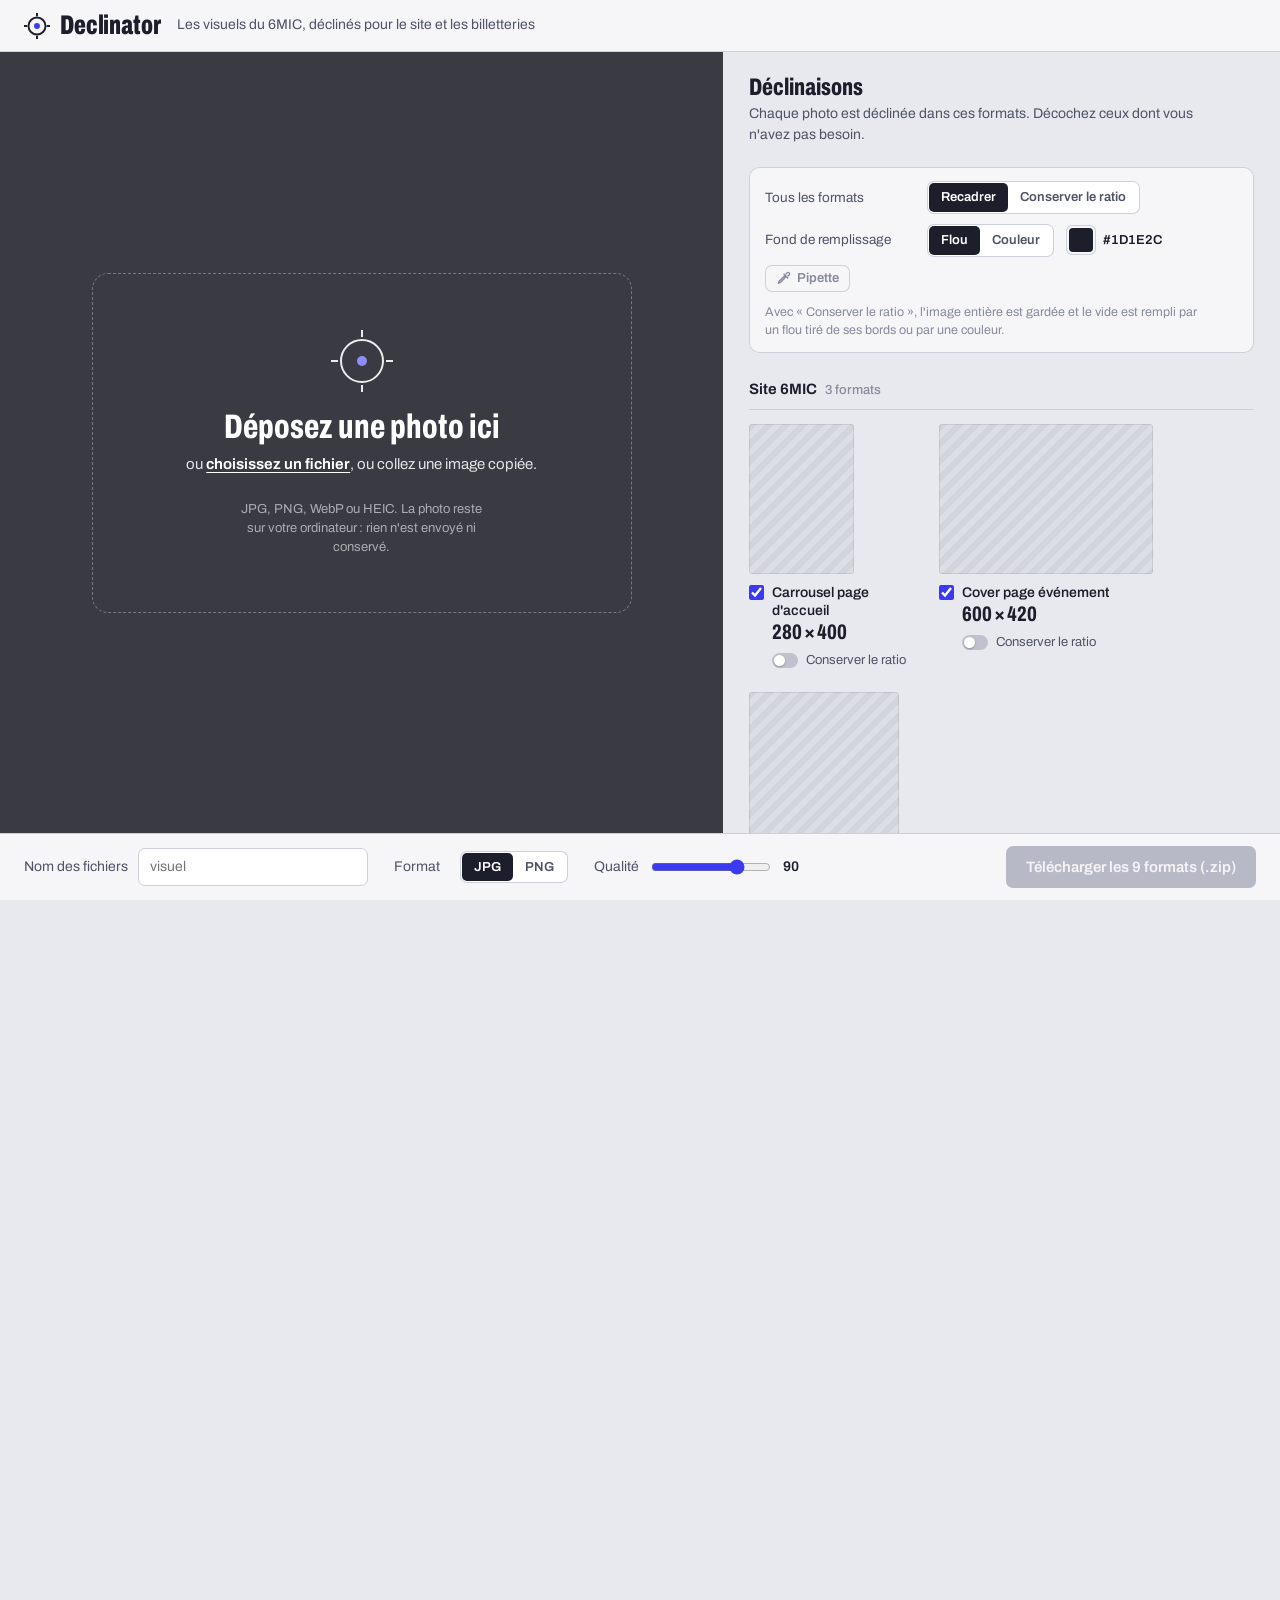
==== index.html @ 3319a5df "Declinator : déclinaisons d'images pour le service com du 6MIC - Import (glisser-déposer, coller, HE" ====
<!doctype html>
<html lang="fr">
<head>
  <meta charset="utf-8">
  <meta name="viewport" content="width=device-width, initial-scale=1">
  <meta name="robots" content="noindex, nofollow">
  <title>Declinator</title>
  <link rel="icon" href="favicon.svg" type="image/svg+xml">
  <link rel="preload" href="fonts/archivo-latin-wdth-normal.woff2" as="font" type="font/woff2" crossorigin>
  <link rel="stylesheet" href="css/app.css">
</head>
<body>
  <div class="app" id="app" data-state="empty" data-mode="focus">

    <header class="topbar">
      <div class="brand">
        <svg class="brand-mark" viewBox="-16 -16 32 32" width="26" height="26" aria-hidden="true">
          <circle r="10.5" fill="none" stroke="currentColor" stroke-width="2.4"/>
          <path d="M0-16v4M0 12v4M-16 0h4M12 0h4" stroke="currentColor" stroke-width="2.4"/>
          <circle r="3.6" style="fill: var(--gel)"/>
        </svg>
        <h1 class="brand-name">Declinator</h1>
        <span class="brand-sub">Les visuels du 6MIC, déclinés pour le site et les billetteries</span>
      </div>
      <button class="btn btn-quiet" id="btn-new" type="button" hidden>Changer de photo</button>
    </header>

    <main class="workspace">
      <section class="stage" id="stage" aria-label="Photo source">

        <div class="dropzone" id="dropzone">
          <div class="dropzone-inner">
            <svg class="dropzone-mark" viewBox="-32 -32 64 64" width="64" height="64" aria-hidden="true">
              <circle r="21" fill="none" stroke="currentColor" stroke-width="2"/>
              <path d="M0-31v7M0 24v7M-31 0h7M24 0h7" stroke="currentColor" stroke-width="2"/>
              <circle r="5" style="fill: var(--gel-light)"/>
            </svg>
            <p class="dropzone-title">Déposez une photo ici</p>
            <p class="dropzone-text">ou <button class="link-btn" id="btn-pick" type="button">choisissez un fichier</button>, ou collez une image copiée.</p>
            <p class="dropzone-note">JPG, PNG, WebP ou HEIC. La photo reste sur votre ordinateur&#8239;: rien n'est envoyé ni conservé.</p>
          </div>
        </div>

        <div class="viewer" id="viewer" hidden>
          <div class="toolbar" id="toolbar">
            <div class="tb-focus" id="tb-focus">
              <p class="tb-hint"><strong>Point de focus.</strong> Cliquez sur le sujet de la photo&#8239;: toutes les déclinaisons se recentrent dessus. Survolez un format pour voir son cadre.</p>
              <button class="btn btn-dark" id="btn-center" type="button">Remettre au centre</button>
            </div>
            <div class="tb-adjust" id="tb-adjust" hidden>
              <p class="tb-title"><span class="tb-tag">Cadrage manuel</span> <span id="adj-name"></span> <span class="tb-dims" id="adj-dims"></span></p>
              <div class="tb-controls">
                <label class="tb-zoom">Zoom
                  <input type="range" id="zoom" min="100" max="500" step="1" value="100">
                  <output id="zoom-out" for="zoom">100&#8239;%</output>
                </label>
                <button class="btn btn-dark" id="btn-auto" type="button">Revenir au cadrage auto</button>
                <button class="btn btn-light" id="btn-done" type="button">Terminé</button>
              </div>
            </div>
            <div class="tb-pick" id="tb-pick" hidden>
              <p class="tb-hint"><strong>Pipette.</strong> Cliquez sur la photo pour prélever la couleur de fond. Échap pour annuler.</p>
              <button class="btn btn-light" id="btn-pick-cancel" type="button">Annuler</button>
            </div>
          </div>

          <div class="canvas-area" id="canvas-area">
            <div class="photo" id="photo" tabindex="0" role="application" aria-roledescription="zone de cadrage"
                 aria-label="Photo. Cliquez ou utilisez les flèches du clavier pour placer le point de focus.">
              <img id="photo-img" alt="" draggable="false">
              <div class="spot" id="spot" aria-hidden="true"></div>
              <div class="frame frame-ghost" id="frame-ghost" hidden><span class="frame-label" id="ghost-label"></span></div>
              <div class="frame frame-edit" id="frame-edit" hidden></div>
              <div class="focus" id="focus-marker" aria-hidden="true">
                <svg viewBox="-32 -32 64 64" width="64" height="64">
                  <g fill="none" stroke="rgba(10,10,20,.5)" stroke-width="4"><circle r="21"/><path d="M0-31v7M0 24v7M-31 0h7M24 0h7"/></g>
                  <g fill="none" stroke="#fff" stroke-width="2"><circle r="21"/><path d="M0-31v7M0 24v7M-31 0h7M24 0h7"/></g>
                  <circle r="5.5" style="fill: var(--gel)" stroke="#fff" stroke-width="2"/>
                </svg>
              </div>
            </div>
            <div class="loupe" id="loupe" hidden aria-hidden="true">
              <canvas id="loupe-canvas"></canvas>
              <span class="loupe-hex"><span class="loupe-chip" id="loupe-chip"></span><span id="loupe-hex"></span></span>
            </div>
          </div>

          <div class="viewer-meta">
            <span class="meta-hint" id="meta-hint"></span>
            <span class="meta-file"><span id="meta-name"></span> <span class="meta-dims" id="meta-dims"></span></span>
          </div>
        </div>

        <div class="drop-overlay" aria-hidden="true"><span>Déposez pour remplacer la photo</span></div>
        <div class="stage-status" id="stage-status" hidden></div>
        <input type="file" id="file-input" accept="image/*,.heic,.heif" hidden>
      </section>

      <section class="sheet" aria-labelledby="sheet-title">
        <h2 class="sheet-title" id="sheet-title">Déclinaisons</h2>
        <p class="sheet-intro" id="sheet-intro">Chaque photo est déclinée dans ces formats. Décochez ceux dont vous n'avez pas besoin.</p>

        <div class="fit-panel">
          <div class="fit-row">
            <span class="fit-label" id="all-label">Tous les formats</span>
            <span class="seg" role="group" aria-labelledby="all-label">
              <button type="button" class="seg-btn" id="all-crop" aria-pressed="true">Recadrer</button>
              <button type="button" class="seg-btn" id="all-fit" aria-pressed="false">Conserver le ratio</button>
            </span>
          </div>
          <div class="fit-row">
            <span class="fit-label" id="fill-label">Fond de remplissage</span>
            <span class="seg" role="radiogroup" aria-labelledby="fill-label">
              <label><input type="radio" name="fill" value="blur" checked><span>Flou</span></label>
              <label><input type="radio" name="fill" value="color"><span>Couleur</span></label>
            </span>
            <label class="swatch" title="Choisir une couleur">
              <input type="color" id="fill-color" value="#1d1e2c" aria-label="Couleur de fond">
              <span class="swatch-hex" id="fill-hex">#1D1E2C</span>
            </label>
            <button type="button" class="btn btn-quiet btn-sm" id="btn-pipette" disabled>
              <svg viewBox="0 0 20 20" width="15" height="15" fill="none" stroke="currentColor" stroke-width="1.8" stroke-linecap="round" stroke-linejoin="round" aria-hidden="true"><path d="M13.2 4.1l1.6-1.6a1.9 1.9 0 0 1 2.7 2.7l-1.6 1.6"/><path d="M10.6 4.4l5 5"/><path d="M13.6 7.4l-7.9 7.9-2.6 1.1 1.1-2.6 7.9-7.9"/></svg>
              Pipette
            </button>
          </div>
          <p class="fit-note">Avec « Conserver le ratio », l'image entière est gardée et le vide est rempli par un flou tiré de ses bords ou par une couleur.</p>
        </div>

        <div id="groups"></div>
      </section>
    </main>

    <footer class="exportbar">
      <label class="field">
        <span>Nom des fichiers</span>
        <input type="text" id="basename" placeholder="visuel" spellcheck="false" autocomplete="off">
      </label>
      <fieldset class="field seg-field">
        <legend>Format</legend>
        <span class="seg">
          <label><input type="radio" name="fmt" value="jpeg" checked><span>JPG</span></label>
          <label><input type="radio" name="fmt" value="png"><span>PNG</span></label>
        </span>
      </fieldset>
      <label class="field" id="quality-field">
        <span>Qualité</span>
        <input type="range" id="quality" min="60" max="100" step="1" value="90">
        <output id="quality-out" for="quality">90</output>
      </label>
      <button class="btn btn-primary" id="btn-zip" type="button" disabled>Télécharger les formats (.zip)</button>
    </footer>
  </div>

  <div class="toast" id="toast" role="status" aria-live="polite"></div>

  <script src="vendor/jszip.min.js"></script>
  <script src="vendor/pica.min.js"></script>
  <script src="js/formats.js"></script>
  <script src="js/app.js"></script>
</body>
</html>
---- css/app.css ----
/* Declinator — feuille de style */

@font-face {
  font-family: 'Archivo';
  font-style: normal;
  font-display: swap;
  font-weight: 100 900;
  font-stretch: 62% 125%;
  src: url('../fonts/archivo-latin-wdth-normal.woff2') format('woff2-variations'),
       url('../fonts/archivo-latin-wdth-normal.woff2') format('woff2');
  unicode-range: U+0000-00FF, U+0131, U+0152-0153, U+02BB-02BC, U+02C6, U+02DA, U+02DC, U+0304, U+0308, U+0329, U+2000-206F, U+20AC, U+2122, U+2191, U+2193, U+2212, U+2215, U+FEFF, U+FFFD;
}
@font-face {
  font-family: 'Archivo';
  font-style: normal;
  font-display: swap;
  font-weight: 100 900;
  font-stretch: 62% 125%;
  src: url('../fonts/archivo-latin-ext-wdth-normal.woff2') format('woff2-variations'),
       url('../fonts/archivo-latin-ext-wdth-normal.woff2') format('woff2');
  unicode-range: U+0100-02BA, U+02BD-02C5, U+02C7-02CC, U+02CE-02D7, U+02DD-02FF, U+0304, U+0308, U+0329, U+1D00-1DBF, U+1E00-1E9F, U+1EF2-1EFF, U+2020, U+20A0-20AB, U+20AD-20C0, U+2113, U+2C60-2C7F, U+A720-A7FF;
}

:root {
  --paper: #E8E9EE;
  --surface: #F6F6F9;
  --ink: #1D1E2C;
  --ink-2: #4F5366;
  --ink-3: #868A9B;
  --line: #CDD0DA;
  --stage: #393A42;
  --stage-2: #2D2E35;
  --gel: #3B3AF0;
  --gel-2: #2928C4;
  --gel-light: #8E8DFF;
  --warn: #8F4700;
  --radius: 7px;
  --font: 'Archivo', system-ui, -apple-system, 'Segoe UI', Roboto, sans-serif;
}

*, *::before, *::after { box-sizing: border-box; }
[hidden] { display: none !important; }

html, body { height: 100%; margin: 0; }
body {
  background: var(--paper);
  color: var(--ink);
  font-family: var(--font);
  font-size: 15px;
  line-height: 1.45;
  -webkit-font-smoothing: antialiased;
  -moz-osx-font-smoothing: grayscale;
}
button, input, output { font: inherit; color: inherit; }
:focus-visible { outline: 2px solid var(--gel); outline-offset: 2px; }

.app {
  display: grid;
  grid-template-rows: auto minmax(0, 1fr) auto;
  height: 100vh;
  height: 100dvh;
}

/* ---------- En-tête ---------- */
.topbar {
  display: flex;
  align-items: center;
  justify-content: space-between;
  gap: 16px;
  padding: 12px 24px;
  background: var(--surface);
  border-bottom: 1px solid var(--line);
}
.brand { display: flex; align-items: center; gap: 10px; min-width: 0; }
.brand-mark { color: var(--ink); flex: none; }
.brand-name {
  margin: 0;
  font-size: 27px;
  font-weight: 820;
  font-stretch: 66%;
  letter-spacing: -0.005em;
  line-height: 1;
}
.brand-sub {
  margin-left: 6px;
  color: var(--ink-2);
  font-size: 14px;
  white-space: nowrap;
  overflow: hidden;
  text-overflow: ellipsis;
}

/* ---------- Boutons ---------- */
.btn {
  display: inline-flex;
  align-items: center;
  justify-content: center;
  gap: 8px;
  border: 0;
  border-radius: var(--radius);
  padding: 9px 14px;
  font-size: 14px;
  font-weight: 600;
  line-height: 1.2;
  cursor: pointer;
  white-space: nowrap;
}
.btn:disabled { cursor: not-allowed; }
.btn-primary { background: var(--gel); color: #fff; padding: 12px 20px; font-size: 15px; }
.btn-primary:hover:not(:disabled) { background: var(--gel-2); }
.btn-primary:disabled { background: #B7B9C6; color: #F4F4F7; }
.btn-quiet { background: transparent; color: var(--ink); box-shadow: inset 0 0 0 1px var(--line); }
.btn-quiet:hover { background: #fff; }
.btn-dark { background: rgba(255, 255, 255, .1); color: #fff; }
.btn-dark:hover { background: rgba(255, 255, 255, .18); }
.btn-light { background: #fff; color: var(--ink); }
.btn-light:hover { background: #E9E9FF; }

/* ---------- Espace de travail ---------- */
.workspace {
  display: grid;
  grid-template-columns: minmax(0, 1.3fr) minmax(420px, 1fr);
  min-height: 0;
}

/* ---------- Scène (photo source) ---------- */
.stage {
  position: relative;
  display: flex;
  flex-direction: column;
  min-height: 0;
  background: var(--stage);
  color: #fff;
}

.dropzone { flex: 1; display: flex; align-items: center; justify-content: center; padding: 32px; }
.dropzone-inner {
  width: min(540px, 100%);
  min-height: 340px;
  display: flex;
  flex-direction: column;
  align-items: center;
  justify-content: center;
  gap: 6px;
  padding: 36px 28px;
  text-align: center;
  border: 1.5px dashed rgba(255, 255, 255, .32);
  border-radius: 16px;
  transition: border-color .15s ease, background-color .15s ease;
}
.dropzone-mark { color: rgba(255, 255, 255, .9); margin-bottom: 10px; }
.dropzone-title { margin: 0; font-size: 34px; font-weight: 760; font-stretch: 70%; line-height: 1.05; }
.dropzone-text { margin: 4px 0 0; color: rgba(255, 255, 255, .86); }
.dropzone-note { margin: 18px 0 0; max-width: 36ch; color: rgba(255, 255, 255, .58); font-size: 13px; }
.link-btn {
  padding: 0;
  border: 0;
  background: none;
  color: #fff;
  font-weight: 650;
  text-decoration: underline;
  text-underline-offset: 3px;
  text-decoration-thickness: 1px;
  cursor: pointer;
}
.app.is-dragging[data-state="empty"] .dropzone-inner { border-color: var(--gel-light); background: rgba(59, 58, 240, .2); }

.drop-overlay {
  position: absolute;
  inset: 10px;
  display: none;
  align-items: center;
  justify-content: center;
  border: 2px dashed var(--gel-light);
  border-radius: 14px;
  background: rgba(30, 30, 80, .72);
  font-size: 26px;
  font-weight: 720;
  font-stretch: 72%;
  pointer-events: none;
  z-index: 5;
}
.app.is-dragging[data-state="ready"] .drop-overlay { display: flex; }

.stage-status {
  position: absolute;
  inset: 0;
  display: flex;
  align-items: center;
  justify-content: center;
  background: rgba(45, 46, 53, .82);
  font-size: 18px;
  font-weight: 600;
  z-index: 6;
}

.viewer { flex: 1; display: flex; flex-direction: column; min-height: 0; }

.toolbar { background: var(--stage-2); padding: 9px 16px; min-height: 54px; display: flex; align-items: center; }
.tb-focus, .tb-adjust { display: flex; align-items: center; gap: 12px 16px; width: 100%; flex-wrap: wrap; }
.tb-hint { margin: 0; flex: 1 1 320px; font-size: 14px; color: rgba(255, 255, 255, .78); line-height: 1.35; }
.tb-hint strong { color: #fff; font-weight: 650; }
.tb-title { margin: 0; flex: 1 1 auto; min-width: 0; display: flex; align-items: baseline; gap: 10px; font-weight: 600; white-space: nowrap; }
#adj-name { overflow: hidden; text-overflow: ellipsis; }
.tb-controls { display: flex; align-items: center; gap: 10px 14px; margin-left: auto; flex-wrap: wrap; justify-content: flex-end; }
.tb-tag { background: var(--gel); color: #fff; font-size: 12px; font-weight: 650; padding: 3px 9px; border-radius: 999px; align-self: center; }
.tb-dims { font-stretch: 72%; font-weight: 720; font-size: 17px; font-variant-numeric: tabular-nums; color: rgba(255, 255, 255, .8); }
.tb-zoom { display: flex; align-items: center; gap: 10px; font-size: 14px; color: rgba(255, 255, 255, .8); }
.tb-zoom input { width: 120px; accent-color: var(--gel-light); }
.tb-zoom output { min-width: 4.2ch; font-variant-numeric: tabular-nums; color: #fff; font-weight: 600; }

.canvas-area {
  position: relative;
  flex: 1;
  min-height: 0;
  display: flex;
  align-items: center;
  justify-content: center;
  padding: 22px;
  overflow: hidden;
}

.photo {
  position: relative;
  flex: none;
  overflow: hidden;
  touch-action: none;
  user-select: none;
  -webkit-user-select: none;
  cursor: crosshair;
  background: #222;
  box-shadow: 0 14px 40px rgba(0, 0, 0, .38);
}
.photo:focus-visible { outline: 2px solid var(--gel-light); outline-offset: 4px; }
.app[data-mode="adjust"] .photo { cursor: move; }
.photo img { display: block; width: 100%; height: 100%; pointer-events: none; -webkit-user-drag: none; }

/* La « poursuite » : un halo de lumière qui suit le point de focus pendant qu'on le place */
.spot {
  position: absolute;
  inset: 0;
  pointer-events: none;
  background: radial-gradient(circle at var(--fx, 50%) var(--fy, 50%),
    rgba(8, 8, 16, 0) 0,
    rgba(8, 8, 16, 0) 14%,
    rgba(8, 8, 16, .5) 62%);
  opacity: 0;
  transition: opacity .45s ease;
}
.photo.is-placing .spot { opacity: 1; transition-duration: .12s; }

.focus { position: absolute; width: 0; height: 0; pointer-events: none; }
.focus svg { position: absolute; left: -32px; top: -32px; overflow: visible; }

.frame { position: absolute; pointer-events: none; }
.frame-ghost {
  border: 2px dashed #fff;
  box-shadow: 0 0 0 9999px rgba(14, 14, 22, .45), inset 0 0 0 1px rgba(0, 0, 0, .3);
}
.frame-label {
  position: absolute;
  left: 8px;
  top: 8px;
  max-width: calc(100% - 16px);
  overflow: hidden;
  text-overflow: ellipsis;
  white-space: nowrap;
  padding: 3px 9px;
  border-radius: 999px;
  background: rgba(20, 20, 32, .78);
  color: #fff;
  font-size: 12px;
  font-weight: 600;
}
.frame-edit {
  border: 2px solid #fff;
  box-shadow: 0 0 0 9999px rgba(14, 14, 22, .64), 0 0 0 1px rgba(0, 0, 0, .45);
  background-image:
    linear-gradient(to right, transparent calc(33.333% - .5px), rgba(255,255,255,.4) calc(33.333% - .5px), rgba(255,255,255,.4) calc(33.333% + .5px), transparent calc(33.333% + .5px), transparent calc(66.667% - .5px), rgba(255,255,255,.4) calc(66.667% - .5px), rgba(255,255,255,.4) calc(66.667% + .5px), transparent calc(66.667% + .5px)),
    linear-gradient(to bottom, transparent calc(33.333% - .5px), rgba(255,255,255,.4) calc(33.333% - .5px), rgba(255,255,255,.4) calc(33.333% + .5px), transparent calc(33.333% + .5px), transparent calc(66.667% - .5px), rgba(255,255,255,.4) calc(66.667% - .5px), rgba(255,255,255,.4) calc(66.667% + .5px), transparent calc(66.667% + .5px));
}

.viewer-meta {
  display: flex;
  align-items: baseline;
  justify-content: space-between;
  gap: 8px 20px;
  flex-wrap: wrap;
  padding: 0 18px 12px;
  font-size: 13px;
  color: rgba(255, 255, 255, .62);
}
.meta-file { margin-left: auto; text-align: right; overflow-wrap: anywhere; }
.meta-dims { font-variant-numeric: tabular-nums; color: rgba(255, 255, 255, .82); margin-left: 6px; }

/* ---------- Planche des déclinaisons ---------- */
.sheet { overflow: auto; padding: 22px 26px 36px; }
.sheet-title { margin: 0; font-size: 24px; font-weight: 780; font-stretch: 70%; line-height: 1.1; }
.sheet-intro { margin: 4px 0 22px; color: var(--ink-2); font-size: 14px; max-width: 60ch; }

.group + .group { margin-top: 30px; }
.group-title {
  display: flex;
  align-items: baseline;
  gap: 8px;
  margin: 0 0 14px;
  padding-bottom: 8px;
  border-bottom: 1px solid var(--line);
  font-size: 15px;
  font-weight: 650;
}
.group-count { color: var(--ink-3); font-weight: 500; font-size: 13px; }

.tiles { display: flex; flex-wrap: wrap; align-items: flex-start; gap: 22px 20px; }
.tile { width: max(var(--fw), 170px); }

.tile-frame {
  position: relative;
  display: block;
  padding: 0;
  border: 0;
  border-radius: 3px;
  overflow: hidden;
  background:
    repeating-linear-gradient(135deg, rgba(29, 30, 44, .05) 0 6px, transparent 6px 12px),
    #DCDEE5;
  box-shadow: 0 0 0 1px rgba(29, 30, 44, .1), 0 4px 14px rgba(29, 30, 44, .1);
  cursor: pointer;
}
.tile-frame:disabled { cursor: default; box-shadow: inset 0 0 0 1px rgba(29, 30, 44, .1); }
.tile-frame canvas { display: block; width: 100%; height: 100%; }
.tile.is-adjusting .tile-frame { box-shadow: 0 0 0 3px var(--gel), 0 6px 18px rgba(59, 58, 240, .25); }
.tile.is-off .tile-frame { opacity: .32; }
.tile-badge {
  position: absolute;
  left: 6px;
  bottom: 6px;
  padding: 2px 8px;
  border-radius: 999px;
  background: var(--gel);
  color: #fff;
  font-size: 11.5px;
  font-weight: 650;
}

.tile-name {
  display: flex;
  align-items: flex-start;
  gap: 8px;
  margin-top: 10px;
  font-size: 14px;
  font-weight: 560;
  line-height: 1.3;
  cursor: pointer;
}
.tile-name input { flex: none; width: 15px; height: 15px; margin: 1px 0 0; accent-color: var(--gel); cursor: pointer; }
.tile-dims {
  margin: 1px 0 0 23px;
  font-size: 21px;
  font-weight: 760;
  font-stretch: 70%;
  font-variant-numeric: tabular-nums;
  line-height: 1.1;
}
.tile.is-off .tile-name span, .tile.is-off .tile-dims { color: var(--ink-3); }
.tile-warn { margin: 6px 0 0 23px; font-size: 12.5px; line-height: 1.35; color: var(--warn); }
.tile-actions { display: flex; gap: 16px; margin: 6px 0 0 23px; }
.app[data-state="empty"] .tile-actions { display: none; }
.tile-btn {
  padding: 2px 0;
  border: 0;
  background: none;
  color: var(--gel-2);
  font-size: 13px;
  font-weight: 620;
  text-decoration: underline;
  text-underline-offset: 3px;
  text-decoration-thickness: 1px;
  text-decoration-color: rgba(59, 58, 240, .35);
  cursor: pointer;
}
.tile-btn:hover { text-decoration-color: currentColor; }
.tile-btn:disabled { color: var(--ink-3); cursor: progress; }

/* ---------- Conserver le ratio ---------- */
.fit-panel {
  display: grid;
  gap: 10px;
  margin: 0 0 26px;
  padding: 14px 16px;
  border-radius: 10px;
  background: var(--surface);
  box-shadow: inset 0 0 0 1px var(--line);
}
.fit-row { display: flex; align-items: center; flex-wrap: wrap; gap: 8px 12px; }
.fit-label { min-width: 150px; font-size: 13.5px; color: var(--ink-2); }
.fit-note { margin: 2px 0 0; font-size: 12.5px; line-height: 1.4; color: var(--ink-3); max-width: 62ch; }
.seg-btn {
  padding: 5px 12px;
  border: 0;
  border-radius: 5px;
  background: transparent;
  color: var(--ink-2);
  font-size: 13px;
  font-weight: 600;
  cursor: pointer;
}
.seg-btn[aria-pressed="true"] { background: var(--ink); color: #fff; }
.seg-btn:hover:not([aria-pressed="true"]) { color: var(--ink); }
.swatch { display: inline-flex; align-items: center; gap: 7px; cursor: pointer; }
.swatch input[type="color"] {
  -webkit-appearance: none;
  appearance: none;
  width: 30px;
  height: 30px;
  padding: 0;
  border: 0;
  border-radius: 6px;
  background: none;
  box-shadow: inset 0 0 0 1px var(--line);
  cursor: pointer;
}
.swatch input[type="color"]::-webkit-color-swatch-wrapper { padding: 3px; }
.swatch input[type="color"]::-webkit-color-swatch { border: 0; border-radius: 4px; }
.swatch input[type="color"]::-moz-color-swatch { border: 0; border-radius: 4px; }
.swatch-hex { font-size: 13px; font-weight: 600; font-variant-numeric: tabular-nums; color: var(--ink); min-width: 7ch; }
.btn-sm { padding: 6px 11px; font-size: 13px; gap: 6px; }
.btn-quiet[aria-pressed="true"] { background: var(--ink); color: #fff; box-shadow: none; }
.btn-quiet:disabled { color: var(--ink-3); background: transparent; }

.tile-fit {
  display: flex;
  align-items: center;
  gap: 8px;
  margin: 7px 0 0 23px;
  font-size: 13px;
  color: var(--ink-2);
  cursor: pointer;
  user-select: none;
}
.tile-fit input { position: absolute; width: 1px; height: 1px; opacity: 0; }
.switch {
  position: relative;
  flex: none;
  width: 26px;
  height: 15px;
  border-radius: 999px;
  background: #BFC2CE;
  transition: background-color .15s ease;
}
.switch::after {
  content: '';
  position: absolute;
  top: 2px;
  left: 2px;
  width: 11px;
  height: 11px;
  border-radius: 50%;
  background: #fff;
  box-shadow: 0 1px 2px rgba(0, 0, 0, .25);
  transition: transform .15s ease;
}
.tile-fit input:checked + .switch { background: var(--gel); }
.tile-fit input:checked + .switch::after { transform: translateX(11px); }
.tile-fit input:focus-visible + .switch { outline: 2px solid var(--gel); outline-offset: 2px; }
.tile.is-fit .tile-fit { color: var(--ink); font-weight: 600; }
.tile.is-fit .tile-frame { cursor: default; }

/* ---------- Pipette ---------- */
.app[data-mode="pick"] .photo { cursor: crosshair; }
.app[data-mode="pick"] .spot { display: none; }
.tb-pick { display: flex; align-items: center; gap: 12px 16px; width: 100%; flex-wrap: wrap; }
.loupe {
  position: absolute;
  z-index: 4;
  display: flex;
  flex-direction: column;
  align-items: center;
  gap: 6px;
  pointer-events: none;
}
.loupe canvas {
  display: block;
  width: 112px;
  height: 112px;
  border-radius: 50%;
  border: 3px solid #fff;
  box-shadow: 0 8px 24px rgba(0, 0, 0, .45);
  background: #16161c;
}
.loupe-hex {
  display: inline-flex;
  align-items: center;
  gap: 6px;
  padding: 3px 9px;
  border-radius: 999px;
  background: rgba(20, 20, 32, .88);
  color: #fff;
  font-size: 12px;
  font-weight: 600;
  font-variant-numeric: tabular-nums;
}
.loupe-chip { width: 11px; height: 11px; border-radius: 3px; box-shadow: 0 0 0 1px rgba(255, 255, 255, .7); }

/* ---------- Barre d'export ---------- */
.exportbar {
  display: flex;
  align-items: center;
  flex-wrap: wrap;
  gap: 12px 26px;
  padding: 12px 24px;
  background: var(--surface);
  border-top: 1px solid var(--line);
}
.field { display: flex; align-items: center; gap: 10px; margin: 0; padding: 0; border: 0; font-size: 14px; color: var(--ink-2); }
.field legend { float: left; margin-right: 10px; padding: 0; }
.field input[type="text"] {
  width: 230px;
  padding: 8px 11px;
  border: 1px solid var(--line);
  border-radius: var(--radius);
  background: #fff;
  color: var(--ink);
}
.field input[type="text"]:focus-visible { outline-offset: 0; border-color: var(--gel); }
.field input[type="range"] { width: 120px; accent-color: var(--gel); }
.field output { min-width: 3ch; font-variant-numeric: tabular-nums; color: var(--ink); font-weight: 600; }
.field.is-disabled { opacity: .45; }

.seg { display: inline-flex; padding: 2px; border-radius: var(--radius); background: #fff; box-shadow: inset 0 0 0 1px var(--line); }
.seg label { position: relative; cursor: pointer; }
.seg input { position: absolute; opacity: 0; pointer-events: none; }
.seg span { display: block; padding: 5px 12px; border-radius: 5px; font-weight: 600; font-size: 13px; color: var(--ink-2); }
.seg input:checked + span { background: var(--ink); color: #fff; }
.seg input:focus-visible + span { outline: 2px solid var(--gel); outline-offset: 1px; }

.exportbar .btn-primary { margin-left: auto; }

/* ---------- Notification ---------- */
.toast {
  position: fixed;
  left: 50%;
  bottom: 84px;
  max-width: min(560px, calc(100vw - 32px));
  padding: 11px 16px;
  border-radius: 10px;
  background: var(--ink);
  color: #fff;
  font-size: 14px;
  box-shadow: 0 10px 30px rgba(0, 0, 0, .25);
  transform: translate(-50%, 12px);
  opacity: 0;
  pointer-events: none;
  transition: opacity .2s ease, transform .2s ease;
  z-index: 20;
}
.toast.is-on { opacity: 1; transform: translate(-50%, 0); }
.toast[data-kind="error"] { background: #7A2318; }

/* ---------- Petits écrans ---------- */
@media (max-width: 980px) {
  .app { height: auto; min-height: 100vh; grid-template-rows: auto auto auto; }
  .workspace { grid-template-columns: 1fr; }
  .stage { height: 68vh; min-height: 420px; }
  .sheet { overflow: visible; }
  .brand-sub { display: none; }
}
@media (max-width: 560px) {
  .topbar, .exportbar { padding-left: 16px; padding-right: 16px; }
  .sheet { padding: 18px 16px 28px; }
  .field input[type="text"] { width: 100%; }
  .field:first-child { flex: 1 1 100%; }
  .exportbar .btn-primary { width: 100%; }
}

@media (prefers-reduced-motion: reduce) {
  *, *::before, *::after { transition-duration: 0s !important; }
}
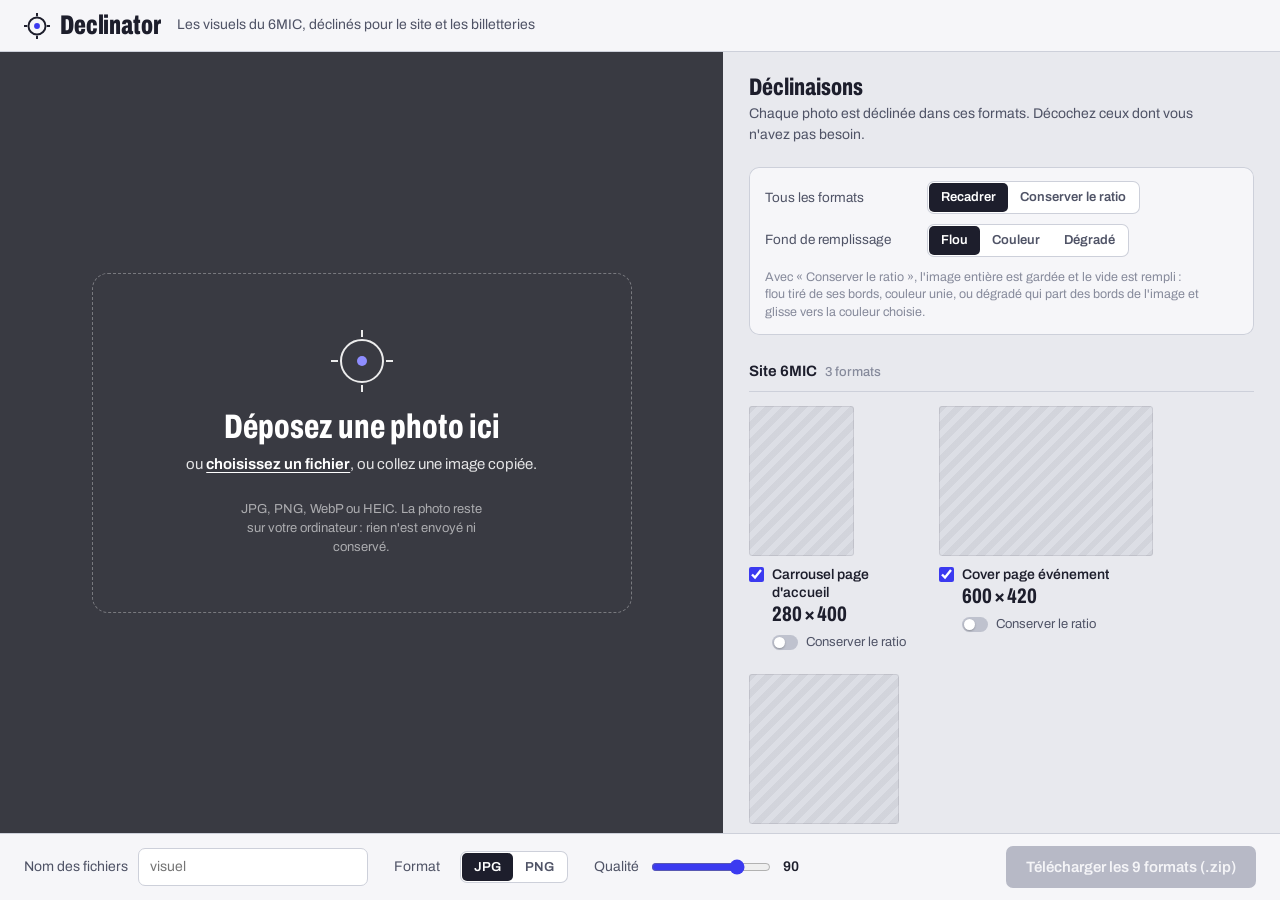
==== commit 4bd58a3a: "Conserver le ratio : fond « Dégradé » et correction du saut de page - Nouveau fond « Dégradé » : par" ====
--- a/index.html
+++ b/index.html
@@ -113,7 +113,11 @@
             <span class="seg" role="radiogroup" aria-labelledby="fill-label">
               <label><input type="radio" name="fill" value="blur" checked><span>Flou</span></label>
               <label><input type="radio" name="fill" value="color"><span>Couleur</span></label>
+              <label><input type="radio" name="fill" value="gradient"><span>Dégradé</span></label>
             </span>
+          </div>
+          <div class="fit-row" id="color-row">
+            <span class="fit-label">Couleur</span>
             <label class="swatch" title="Choisir une couleur">
               <input type="color" id="fill-color" value="#1d1e2c" aria-label="Couleur de fond">
               <span class="swatch-hex" id="fill-hex">#1D1E2C</span>
@@ -123,7 +127,12 @@
               Pipette
             </button>
           </div>
-          <p class="fit-note">Avec « Conserver le ratio », l'image entière est gardée et le vide est rempli par un flou tiré de ses bords ou par une couleur.</p>
+          <div class="fit-row" id="gradient-row" hidden>
+            <label class="fit-label" for="fill-length">Longueur du dégradé</label>
+            <input type="range" id="fill-length" min="20" max="100" step="5" value="60">
+            <output class="fit-out" id="fill-length-out" for="fill-length">60&#8239;%</output>
+          </div>
+          <p class="fit-note">Avec « Conserver le ratio », l'image entière est gardée et le vide est rempli&#8239;: flou tiré de ses bords, couleur unie, ou dégradé qui part des bords de l'image et glisse vers la couleur choisie.</p>
         </div>
 
         <div id="groups"></div>
--- a/css/app.css
+++ b/css/app.css
@@ -394,6 +394,8 @@
 }
 .fit-row { display: flex; align-items: center; flex-wrap: wrap; gap: 8px 12px; }
 .fit-label { min-width: 150px; font-size: 13.5px; color: var(--ink-2); }
+.fit-row input[type="range"] { width: 170px; accent-color: var(--gel); }
+.fit-out { min-width: 4.5ch; font-size: 13px; font-weight: 600; font-variant-numeric: tabular-nums; color: var(--ink); }
 .fit-note { margin: 2px 0 0; font-size: 12.5px; line-height: 1.4; color: var(--ink-3); max-width: 62ch; }
 .seg-btn {
   padding: 5px 12px;
@@ -429,6 +431,7 @@
 .btn-quiet:disabled { color: var(--ink-3); background: transparent; }
 
 .tile-fit {
+  position: relative;
   display: flex;
   align-items: center;
   gap: 8px;
@@ -438,7 +441,7 @@
   cursor: pointer;
   user-select: none;
 }
-.tile-fit input { position: absolute; width: 1px; height: 1px; opacity: 0; }
+.tile-fit input { position: absolute; left: 0; top: 0; width: 1px; height: 1px; margin: 0; opacity: 0; }
 .switch {
   position: relative;
   flex: none;
@@ -557,6 +560,10 @@
 .toast.is-on { opacity: 1; transform: translate(-50%, 0); }
 .toast[data-kind="error"] { background: #7A2318; }
 
+@media (min-width: 981px) {
+  html, body { overflow: hidden; }
+}
+
 /* ---------- Petits écrans ---------- */
 @media (max-width: 980px) {
   .app { height: auto; min-height: 100vh; grid-template-rows: auto auto auto; }
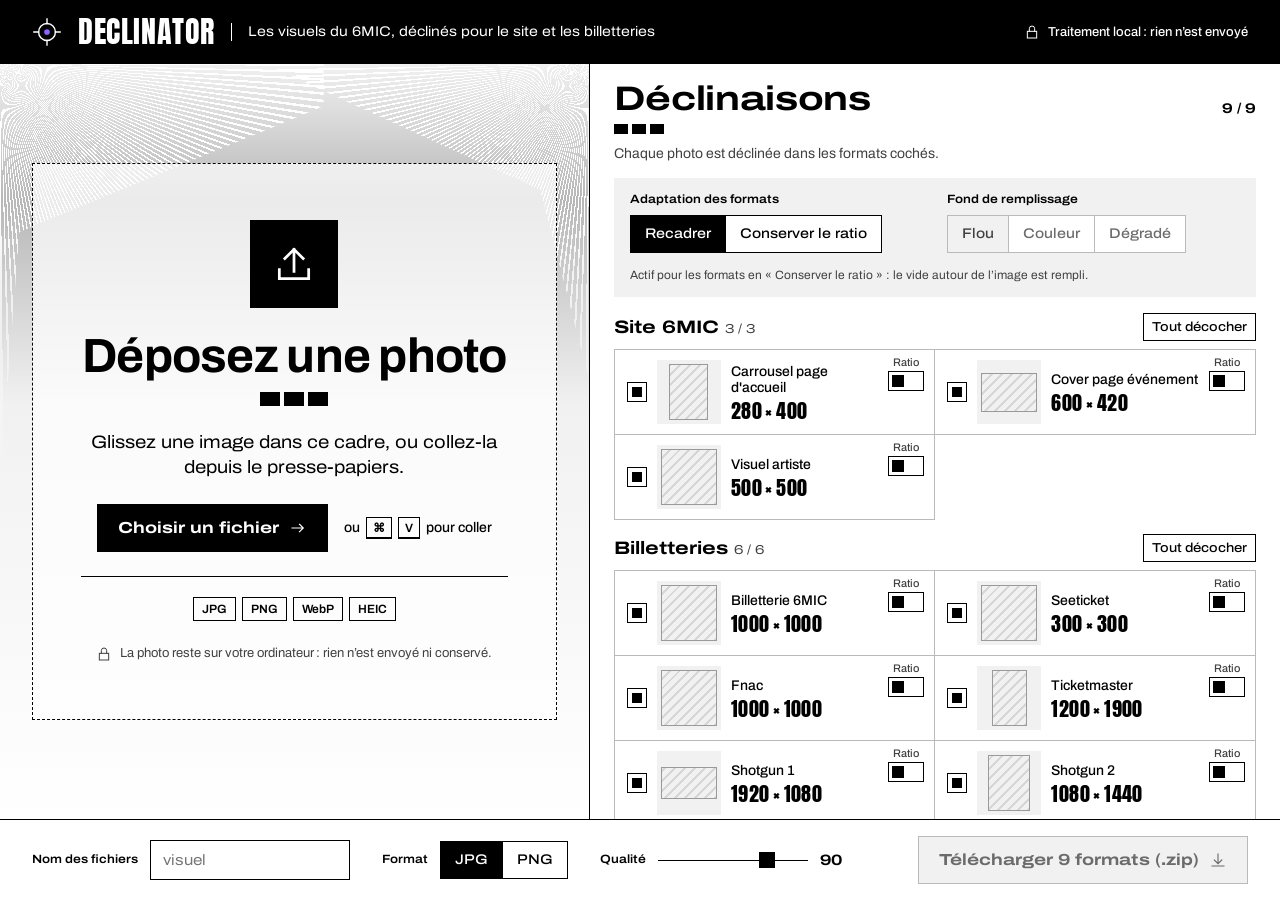
==== commit 62204374: "Déploie la nouvelle interface 6MIC à la racine du site - La refonte validée remplace l'ancienne inte" ====
--- a/index.html
+++ b/index.html
@@ -7,156 +7,212 @@
   <title>Declinator</title>
   <link rel="icon" href="favicon.svg" type="image/svg+xml">
   <link rel="preload" href="fonts/archivo-latin-wdth-normal.woff2" as="font" type="font/woff2" crossorigin>
+  <link rel="preload" href="fonts/anton-latin-400-normal.woff2" as="font" type="font/woff2" crossorigin>
   <link rel="stylesheet" href="css/app.css">
 </head>
 <body>
   <div class="app" id="app" data-state="empty" data-mode="focus">
 
-    <header class="topbar">
+    <header class="shell">
       <div class="brand">
-        <svg class="brand-mark" viewBox="-16 -16 32 32" width="26" height="26" aria-hidden="true">
-          <circle r="10.5" fill="none" stroke="currentColor" stroke-width="2.4"/>
-          <path d="M0-16v4M0 12v4M-16 0h4M12 0h4" stroke="currentColor" stroke-width="2.4"/>
-          <circle r="3.6" style="fill: var(--gel)"/>
-        </svg>
+        <svg class="brand-mark" width="30" height="30" viewBox="0 0 32 32" fill="none" stroke="currentColor" stroke-width="1.5" stroke-linecap="square" aria-hidden="true"><circle cx="16" cy="16" r="9"/><path d="M16 2v5M16 25v5M2 16h5M25 16h5"/><circle cx="16" cy="16" r="3" class="brand-dot" stroke="none"/></svg>
         <h1 class="brand-name">Declinator</h1>
-        <span class="brand-sub">Les visuels du 6MIC, déclinés pour le site et les billetteries</span>
+        <p class="brand-sub">Les visuels du 6MIC, déclinés pour le site et les billetteries</p>
       </div>
-      <button class="btn btn-quiet" id="btn-new" type="button" hidden>Changer de photo</button>
+      <p class="local">
+        <svg width="16" height="16" viewBox="0 0 24 24" fill="none" stroke="currentColor" stroke-width="1.5" stroke-linecap="square" aria-hidden="true"><rect x="5" y="11" width="14" height="10"/><path d="M8 11V7a4 4 0 0 1 8 0v4"/></svg>
+        <span>Traitement local&#8239;: rien n’est envoyé</span>
+      </p>
     </header>
 
-    <main class="workspace">
-      <section class="stage" id="stage" aria-label="Photo source">
-
-        <div class="dropzone" id="dropzone">
-          <div class="dropzone-inner">
-            <svg class="dropzone-mark" viewBox="-32 -32 64 64" width="64" height="64" aria-hidden="true">
-              <circle r="21" fill="none" stroke="currentColor" stroke-width="2"/>
-              <path d="M0-31v7M0 24v7M-31 0h7M24 0h7" stroke="currentColor" stroke-width="2"/>
-              <circle r="5" style="fill: var(--gel-light)"/>
-            </svg>
-            <p class="dropzone-title">Déposez une photo ici</p>
-            <p class="dropzone-text">ou <button class="link-btn" id="btn-pick" type="button">choisissez un fichier</button>, ou collez une image copiée.</p>
-            <p class="dropzone-note">JPG, PNG, WebP ou HEIC. La photo reste sur votre ordinateur&#8239;: rien n'est envoyé ni conservé.</p>
-          </div>
-        </div>
-
-        <div class="viewer" id="viewer" hidden>
-          <div class="toolbar" id="toolbar">
-            <div class="tb-focus" id="tb-focus">
-              <p class="tb-hint"><strong>Point de focus.</strong> Cliquez sur le sujet de la photo&#8239;: toutes les déclinaisons se recentrent dessus. Survolez un format pour voir son cadre.</p>
-              <button class="btn btn-dark" id="btn-center" type="button">Remettre au centre</button>
-            </div>
-            <div class="tb-adjust" id="tb-adjust" hidden>
-              <p class="tb-title"><span class="tb-tag">Cadrage manuel</span> <span id="adj-name"></span> <span class="tb-dims" id="adj-dims"></span></p>
-              <div class="tb-controls">
-                <label class="tb-zoom">Zoom
-                  <input type="range" id="zoom" min="100" max="500" step="1" value="100">
-                  <output id="zoom-out" for="zoom">100&#8239;%</output>
-                </label>
-                <button class="btn btn-dark" id="btn-auto" type="button">Revenir au cadrage auto</button>
-                <button class="btn btn-light" id="btn-done" type="button">Terminé</button>
-              </div>
-            </div>
-            <div class="tb-pick" id="tb-pick" hidden>
-              <p class="tb-hint"><strong>Pipette.</strong> Cliquez sur la photo pour prélever la couleur de fond. Échap pour annuler.</p>
-              <button class="btn btn-light" id="btn-pick-cancel" type="button">Annuler</button>
-            </div>
-          </div>
-
-          <div class="canvas-area" id="canvas-area">
-            <div class="photo" id="photo" tabindex="0" role="application" aria-roledescription="zone de cadrage"
-                 aria-label="Photo. Cliquez ou utilisez les flèches du clavier pour placer le point de focus.">
-              <img id="photo-img" alt="" draggable="false">
-              <div class="spot" id="spot" aria-hidden="true"></div>
-              <div class="frame frame-ghost" id="frame-ghost" hidden><span class="frame-label" id="ghost-label"></span></div>
-              <div class="frame frame-edit" id="frame-edit" hidden></div>
-              <div class="focus" id="focus-marker" aria-hidden="true">
-                <svg viewBox="-32 -32 64 64" width="64" height="64">
-                  <g fill="none" stroke="rgba(10,10,20,.5)" stroke-width="4"><circle r="21"/><path d="M0-31v7M0 24v7M-31 0h7M24 0h7"/></g>
-                  <g fill="none" stroke="#fff" stroke-width="2"><circle r="21"/><path d="M0-31v7M0 24v7M-31 0h7M24 0h7"/></g>
-                  <circle r="5.5" style="fill: var(--gel)" stroke="#fff" stroke-width="2"/>
-                </svg>
-              </div>
-            </div>
-            <div class="loupe" id="loupe" hidden aria-hidden="true">
-              <canvas id="loupe-canvas"></canvas>
-              <span class="loupe-hex"><span class="loupe-chip" id="loupe-chip"></span><span id="loupe-hex"></span></span>
-            </div>
-          </div>
-
-          <div class="viewer-meta">
-            <span class="meta-hint" id="meta-hint"></span>
-            <span class="meta-file"><span id="meta-name"></span> <span class="meta-dims" id="meta-dims"></span></span>
-          </div>
-        </div>
+    <div class="workspace">
+      <main class="stage" id="stage">
+
+        <!-- Aucune photo -->
+        <section class="empty moire" id="dropzone" aria-label="Ajouter une photo">
+          <div class="drop">
+            <div class="drop-icon">
+              <svg width="44" height="44" viewBox="0 0 24 24" fill="none" stroke="currentColor" stroke-width="1.5" stroke-linecap="square" aria-hidden="true"><path d="M12 16V4M7 9l5-5 5 5M4 15v5h16v-5"/></svg>
+            </div>
+            <div class="drop-title">
+              <h2 class="display">Déposez une photo</h2>
+              <span class="marker" aria-hidden="true"><i></i><i></i><i></i></span>
+            </div>
+            <p class="drop-text">Glissez une image dans ce cadre, ou collez-la depuis le presse-papiers.</p>
+            <div class="drop-actions">
+              <button class="cta" id="btn-pick" type="button">Choisir un fichier
+                <svg width="18" height="18" viewBox="0 0 24 24" fill="none" stroke="currentColor" stroke-width="1.5" stroke-linecap="square" aria-hidden="true"><path d="M4 12h15M14 7l5 5-5 5"/></svg>
+              </button>
+              <span class="paste">ou <kbd>⌘</kbd><kbd>V</kbd> pour coller</span>
+            </div>
+            <div class="chips" aria-label="Formats acceptés"><span class="chip">JPG</span><span class="chip">PNG</span><span class="chip">WebP</span><span class="chip">HEIC</span></div>
+            <p class="drop-note">
+              <svg width="16" height="16" viewBox="0 0 24 24" fill="none" stroke="currentColor" stroke-width="1.5" stroke-linecap="square" aria-hidden="true"><rect x="5" y="11" width="14" height="10"/><path d="M8 11V7a4 4 0 0 1 8 0v4"/></svg>
+              La photo reste sur votre ordinateur&#8239;: rien n’est envoyé ni conservé.
+            </p>
+          </div>
+        </section>
+
+        <!-- Photo chargée -->
+        <section class="viewer" id="viewer" hidden>
+          <div class="filebar">
+            <div class="file">
+              <canvas class="file-thumb" id="file-thumb" width="72" height="72" aria-hidden="true"></canvas>
+              <div class="file-text">
+                <p class="file-name" id="meta-name"></p>
+                <p class="file-dims" id="meta-dims"></p>
+              </div>
+            </div>
+            <div class="file-actions">
+              <button class="btn" id="btn-new" type="button">Remplacer la photo
+                <svg width="16" height="16" viewBox="0 0 24 24" fill="none" stroke="currentColor" stroke-width="1.5" stroke-linecap="square" aria-hidden="true"><path d="M4 12a8 8 0 0 1 14-5.3M20 12a8 8 0 0 1-14 5.3M18 3v4h-4M6 21v-4h4"/></svg>
+              </button>
+              <button class="icon-btn" id="btn-remove" type="button" aria-label="Retirer la photo">
+                <svg width="16" height="16" viewBox="0 0 24 24" fill="none" stroke="currentColor" stroke-width="1.5" stroke-linecap="square" aria-hidden="true"><path d="M5 5l14 14M19 5L5 19"/></svg>
+              </button>
+            </div>
+          </div>
+
+          <div class="view">
+            <div class="view-head">
+              <p class="vh-title"><span class="vh-name" id="vh-name">Point de focus</span> <span class="vh-dims" id="vh-dims"></span></p>
+              <div class="vh-tools">
+                <span class="tag" id="vh-tag">Tous les formats</span>
+                <button class="btn" id="btn-center" type="button">Remettre au centre</button>
+                <button class="btn" id="btn-auto" type="button" hidden>Recadrage automatique</button>
+                <button class="btn" id="btn-all" type="button" hidden>Tous les formats</button>
+                <button class="btn btn-light" id="btn-pick-cancel" type="button" hidden>Annuler</button>
+              </div>
+            </div>
+
+            <div class="canvas-area" id="canvas-area">
+              <div class="photo" id="photo" tabindex="0" role="application" aria-roledescription="zone de cadrage"
+                   aria-label="Photo. Cliquez ou utilisez les flèches du clavier pour placer le point de focus.">
+                <img id="photo-img" alt="" draggable="false">
+                <div class="spot" id="spot" aria-hidden="true"></div>
+                <div class="frame frame-ghost" id="frame-ghost" hidden><span class="frame-label" id="ghost-label"></span></div>
+                <div class="frame frame-edit" id="frame-edit" hidden>
+                  <span class="third third-v" style="left: 33.333%"></span>
+                  <span class="third third-v" style="left: 66.667%"></span>
+                  <span class="third third-h" style="top: 33.333%"></span>
+                  <span class="third third-h" style="top: 66.667%"></span>
+                  <span class="handle handle-nw"></span><span class="handle handle-ne"></span>
+                  <span class="handle handle-sw"></span><span class="handle handle-se"></span>
+                  <svg class="frame-target" width="28" height="28" viewBox="0 0 32 32" fill="none" stroke="#fff" stroke-width="1.5" stroke-linecap="square" aria-hidden="true"><circle cx="16" cy="16" r="7"/><path d="M16 3v6M16 23v6M3 16h6M23 16h6"/></svg>
+                </div>
+                <div class="focus" id="focus-marker" aria-hidden="true">
+                  <svg viewBox="-32 -32 64 64" width="64" height="64">
+                    <g fill="none" stroke="rgba(0,0,0,.55)" stroke-width="4"><circle r="21"/><path d="M0-31v7M0 24v7M-31 0h7M24 0h7"/></g>
+                    <g fill="none" stroke="#fff" stroke-width="2"><circle r="21"/><path d="M0-31v7M0 24v7M-31 0h7M24 0h7"/></g>
+                    <circle r="5.5" class="focus-dot" stroke="#fff" stroke-width="2"/>
+                  </svg>
+                </div>
+              </div>
+              <canvas class="fit-preview" id="fit-preview" hidden aria-label="Aperçu du format en ratio conservé"></canvas>
+              <div class="loupe" id="loupe" hidden aria-hidden="true">
+                <canvas id="loupe-canvas"></canvas>
+                <span class="loupe-hex"><span class="loupe-chip" id="loupe-chip"></span><span id="loupe-hex"></span></span>
+              </div>
+            </div>
+
+            <div class="view-foot">
+              <p class="hint" id="hint"></p>
+              <div class="nav">
+                <div class="icon-group">
+                  <button class="icon-btn" id="btn-prev" type="button" aria-label="Format précédent">
+                    <svg width="16" height="16" viewBox="0 0 24 24" fill="none" stroke="currentColor" stroke-width="1.5" stroke-linecap="square" aria-hidden="true"><path d="M15 5l-7 7 7 7"/></svg>
+                  </button>
+                  <button class="icon-btn" id="btn-next" type="button" aria-label="Format suivant">
+                    <svg width="16" height="16" viewBox="0 0 24 24" fill="none" stroke="currentColor" stroke-width="1.5" stroke-linecap="square" aria-hidden="true"><path d="M9 5l7 7-7 7"/></svg>
+                  </button>
+                </div>
+                <span class="nav-count" id="nav-count" aria-live="polite"></span>
+              </div>
+            </div>
+          </div>
+        </section>
 
         <div class="drop-overlay" aria-hidden="true"><span>Déposez pour remplacer la photo</span></div>
         <div class="stage-status" id="stage-status" hidden></div>
         <input type="file" id="file-input" accept="image/*,.heic,.heif" hidden>
-      </section>
-
-      <section class="sheet" aria-labelledby="sheet-title">
-        <h2 class="sheet-title" id="sheet-title">Déclinaisons</h2>
-        <p class="sheet-intro" id="sheet-intro">Chaque photo est déclinée dans ces formats. Décochez ceux dont vous n'avez pas besoin.</p>
-
-        <div class="fit-panel">
-          <div class="fit-row">
-            <span class="fit-label" id="all-label">Tous les formats</span>
-            <span class="seg" role="group" aria-labelledby="all-label">
-              <button type="button" class="seg-btn" id="all-crop" aria-pressed="true">Recadrer</button>
-              <button type="button" class="seg-btn" id="all-fit" aria-pressed="false">Conserver le ratio</button>
-            </span>
-          </div>
-          <div class="fit-row">
-            <span class="fit-label" id="fill-label">Fond de remplissage</span>
-            <span class="seg" role="radiogroup" aria-labelledby="fill-label">
+      </main>
+
+      <aside class="side" aria-labelledby="side-title">
+        <div class="side-head">
+          <div class="side-title">
+            <h2 class="display-s" id="side-title">Déclinaisons</h2>
+            <span class="count" id="count"></span>
+          </div>
+          <span class="marker marker-s" aria-hidden="true"><i></i><i></i><i></i></span>
+          <p class="side-intro" id="side-intro">Chaque photo est déclinée dans les formats cochés.</p>
+        </div>
+
+        <section class="settings" aria-label="Réglages communs">
+          <div class="set">
+            <p class="label" id="all-label">Adaptation des formats</p>
+            <div class="seg" role="group" aria-labelledby="all-label">
+              <button type="button" id="all-crop" aria-pressed="true">Recadrer</button>
+              <button type="button" id="all-fit" aria-pressed="false">Conserver le ratio</button>
+            </div>
+          </div>
+          <div class="set" id="fill-set">
+            <p class="label"><span id="fill-label">Fond de remplissage</span> <span class="label-muted" id="fill-count"></span></p>
+            <div class="seg" role="radiogroup" aria-labelledby="fill-label" id="fill-seg">
               <label><input type="radio" name="fill" value="blur" checked><span>Flou</span></label>
               <label><input type="radio" name="fill" value="color"><span>Couleur</span></label>
               <label><input type="radio" name="fill" value="gradient"><span>Dégradé</span></label>
-            </span>
-          </div>
-          <div class="fit-row" id="color-row">
-            <span class="fit-label">Couleur</span>
-            <label class="swatch" title="Choisir une couleur">
-              <input type="color" id="fill-color" value="#1d1e2c" aria-label="Couleur de fond">
-              <span class="swatch-hex" id="fill-hex">#1D1E2C</span>
-            </label>
-            <button type="button" class="btn btn-quiet btn-sm" id="btn-pipette" disabled>
-              <svg viewBox="0 0 20 20" width="15" height="15" fill="none" stroke="currentColor" stroke-width="1.8" stroke-linecap="round" stroke-linejoin="round" aria-hidden="true"><path d="M13.2 4.1l1.6-1.6a1.9 1.9 0 0 1 2.7 2.7l-1.6 1.6"/><path d="M10.6 4.4l5 5"/><path d="M13.6 7.4l-7.9 7.9-2.6 1.1 1.1-2.6 7.9-7.9"/></svg>
-              Pipette
-            </button>
-          </div>
-          <div class="fit-row" id="gradient-row" hidden>
-            <label class="fit-label" for="fill-length">Longueur du dégradé</label>
-            <input type="range" id="fill-length" min="20" max="100" step="5" value="60">
-            <output class="fit-out" id="fill-length-out" for="fill-length">60&#8239;%</output>
-          </div>
-          <p class="fit-note">Avec « Conserver le ratio », l'image entière est gardée et le vide est rempli&#8239;: flou tiré de ses bords, couleur unie, ou dégradé qui part des bords de l'image et glisse vers la couleur choisie.</p>
-        </div>
+            </div>
+          </div>
+          <div class="set-wide fill-extra" id="fill-extra">
+            <div class="set-row" id="color-row">
+              <label class="swatch" title="Choisir une couleur">
+                <input type="color" id="fill-color" value="#301739" aria-label="Couleur de fond">
+                <span class="swatch-hex" id="fill-hex">#301739</span>
+              </label>
+              <button class="btn btn-sm" id="btn-pipette" type="button" disabled>
+                <svg width="16" height="16" viewBox="0 0 20 20" fill="none" stroke="currentColor" stroke-width="1.5" stroke-linecap="square" stroke-linejoin="miter" aria-hidden="true"><path d="M13.2 4.1l1.6-1.6a1.9 1.9 0 0 1 2.7 2.7l-1.6 1.6"/><path d="M10.6 4.4l5 5"/><path d="M13.6 7.4l-7.9 7.9-2.6 1.1 1.1-2.6 7.9-7.9"/></svg>
+                Pipette
+              </button>
+            </div>
+            <div class="set-row" id="gradient-row">
+              <label class="label" for="fill-length">Longueur du dégradé</label>
+              <input type="range" class="range" id="fill-length" min="20" max="100" step="5" value="60">
+              <output class="out" id="fill-length-out" for="fill-length">60&#8239;%</output>
+            </div>
+          </div>
+          <p class="set-note set-wide" id="fill-note"></p>
+        </section>
 
         <div id="groups"></div>
-      </section>
-    </main>
+      </aside>
+    </div>
 
     <footer class="exportbar">
-      <label class="field">
-        <span>Nom des fichiers</span>
-        <input type="text" id="basename" placeholder="visuel" spellcheck="false" autocomplete="off">
-      </label>
-      <fieldset class="field seg-field">
-        <legend>Format</legend>
-        <span class="seg">
-          <label><input type="radio" name="fmt" value="jpeg" checked><span>JPG</span></label>
-          <label><input type="radio" name="fmt" value="png"><span>PNG</span></label>
-        </span>
-      </fieldset>
-      <label class="field" id="quality-field">
-        <span>Qualité</span>
-        <input type="range" id="quality" min="60" max="100" step="1" value="90">
-        <output id="quality-out" for="quality">90</output>
-      </label>
-      <button class="btn btn-primary" id="btn-zip" type="button" disabled>Télécharger les formats (.zip)</button>
+      <div class="fields">
+        <div class="field">
+          <label class="label" for="basename">Nom des fichiers</label>
+          <input class="input" type="text" id="basename" placeholder="visuel" spellcheck="false" autocomplete="off">
+        </div>
+        <div class="field">
+          <span class="label" id="fmt-label">Format</span>
+          <div class="seg" role="radiogroup" aria-labelledby="fmt-label">
+            <label><input type="radio" name="fmt" value="jpeg" checked><span>JPG</span></label>
+            <label><input type="radio" name="fmt" value="png"><span>PNG</span></label>
+          </div>
+        </div>
+        <div class="field" id="quality-field">
+          <label class="label" for="quality">Qualité</label>
+          <input type="range" class="range" id="quality" min="60" max="100" step="1" value="90">
+          <output class="out out-l" id="quality-out" for="quality">90</output>
+        </div>
+      </div>
+      <div class="export">
+        <span class="export-hint" id="export-hint" hidden></span>
+        <button class="cta" id="btn-zip" type="button" disabled>
+          <span id="zip-label">Télécharger 9 formats (.zip)</span>
+          <svg width="18" height="18" viewBox="0 0 24 24" fill="none" stroke="currentColor" stroke-width="1.5" stroke-linecap="square" aria-hidden="true"><path d="M12 4v13M7 12l5 5 5-5M4 20h16"/></svg>
+        </button>
+      </div>
     </footer>
   </div>
 
--- a/css/app.css
+++ b/css/app.css
@@ -1,5 +1,6 @@
-/* Declinator — feuille de style */
-
+/* Declinator — habillage 6MIC (design system 6MIC : noir et blanc, angles vifs, filets 1px, violet) */
+
+/* ---------- Polices (hébergées dans l'app : aucun appel externe) ---------- */
 @font-face {
   font-family: 'Archivo';
   font-style: normal;
@@ -20,22 +21,44 @@
        url('../fonts/archivo-latin-ext-wdth-normal.woff2') format('woff2');
   unicode-range: U+0100-02BA, U+02BD-02C5, U+02C7-02CC, U+02CE-02D7, U+02DD-02FF, U+0304, U+0308, U+0329, U+1D00-1DBF, U+1E00-1E9F, U+1EF2-1EFF, U+2020, U+20A0-20AB, U+20AD-20C0, U+2113, U+2C60-2C7F, U+A720-A7FF;
 }
-
+@font-face {
+  font-family: 'Anton';
+  font-style: normal;
+  font-display: swap;
+  font-weight: 400;
+  src: url('../fonts/anton-latin-400-normal.woff2') format('woff2');
+  unicode-range: U+0000-00FF, U+0131, U+0152-0153, U+02BB-02BC, U+02C6, U+02DA, U+02DC, U+0304, U+0308, U+0329, U+2000-206F, U+20AC, U+2122, U+2191, U+2193, U+2212, U+2215, U+FEFF, U+FFFD;
+}
+@font-face {
+  font-family: 'Anton';
+  font-style: normal;
+  font-display: swap;
+  font-weight: 400;
+  src: url('../fonts/anton-latin-ext-400-normal.woff2') format('woff2');
+  unicode-range: U+0100-02BA, U+02BD-02C5, U+02C7-02CC, U+02CE-02D7, U+02DD-02FF, U+0304, U+0308, U+0329, U+1D00-1DBF, U+1E00-1E9F, U+1EF2-1EFF, U+2020, U+20A0-20AB, U+20AD-20C0, U+2113, U+2C60-2C7F, U+A720-A7FF;
+}
+
+/* ---------- Jetons du design system 6MIC ---------- */
 :root {
-  --paper: #E8E9EE;
-  --surface: #F6F6F9;
-  --ink: #1D1E2C;
-  --ink-2: #4F5366;
-  --ink-3: #868A9B;
-  --line: #CDD0DA;
-  --stage: #393A42;
-  --stage-2: #2D2E35;
-  --gel: #3B3AF0;
-  --gel-2: #2928C4;
-  --gel-light: #8E8DFF;
-  --warn: #8F4700;
-  --radius: 7px;
-  --font: 'Archivo', system-ui, -apple-system, 'Segoe UI', Roboto, sans-serif;
+  --shell: #000000;
+  --on-shell: #ffffff;
+  --surface: #ffffff;
+  --surface-mist: #f1f1f1;
+  --surface-mist-deep: #b7b7b7;
+  --texture-line: #ffffff;
+  --ink: #000000;
+  --ink-muted: #404040;
+  --ink-soft: #6b6b6b;
+  --on-dark-muted: #bdbdbd;
+  --rule: #000000;
+  --rule-soft: #bababa;
+  --rule-dark: #404040;
+  --violet: #8e63ff;
+  --violet-deep: #6a42e6;
+  --alert: #dc2626;
+  --focus-ring: #6a42e6;
+  --font-sans: 'owners', 'Archivo', 'Helvetica Neue', Arial, sans-serif;
+  --font-condensed: 'zuume-cut', 'Anton', 'Impact', 'Arial Narrow', sans-serif;
 }
 
 *, *::before, *::after { box-sizing: border-box; }
@@ -43,16 +66,17 @@
 
 html, body { height: 100%; margin: 0; }
 body {
-  background: var(--paper);
+  background: var(--surface);
   color: var(--ink);
-  font-family: var(--font);
-  font-size: 15px;
-  line-height: 1.45;
+  font: 400 15px/1.35 var(--font-sans);
+  font-stretch: 112.5%;
   -webkit-font-smoothing: antialiased;
   -moz-osx-font-smoothing: grayscale;
 }
-button, input, output { font: inherit; color: inherit; }
-:focus-visible { outline: 2px solid var(--gel); outline-offset: 2px; }
+button, input, output, kbd { font: inherit; color: inherit; font-stretch: inherit; }
+p { margin: 0; }
+:focus-visible { outline: 2px solid var(--focus-ring); outline-offset: 2px; }
+.app[data-state="ready"] .stage :focus-visible { outline-color: var(--on-shell); }
 
 .app {
   display: grid;
@@ -61,189 +85,311 @@
   height: 100dvh;
 }
 
+/* ---------- Typographie ---------- */
+.display {
+  margin: 0;
+  font: 700 48px/1 var(--font-sans);
+  font-stretch: 100%;
+  letter-spacing: -0.015em;
+}
+.display-s {
+  margin: 0;
+  font: 700 40px/1 var(--font-sans);
+  font-stretch: 125%;
+  letter-spacing: -0.01em;
+}
+.label { margin: 0; font: 600 12px/1.3 var(--font-sans); font-stretch: 112.5%; color: var(--ink); }
+.label-muted { font-weight: 400; color: var(--ink-muted); }
+
+/* Marqueur de section : trois carrés noirs */
+.marker { display: inline-flex; gap: 4px; }
+.marker i { display: block; width: 20px; height: 14px; background: currentColor; }
+.marker-s i { width: 14px; height: 10px; }
+
+/* ---------- Boutons et champs ---------- */
+.cta {
+  display: inline-flex;
+  align-items: center;
+  gap: 10px;
+  height: 48px;
+  padding: 0 20px;
+  border: 1px solid var(--ink);
+  border-radius: 0;
+  background: var(--ink);
+  color: var(--surface);
+  font: 700 16px/1 var(--font-sans);
+  font-stretch: 125%;
+  white-space: nowrap;
+  cursor: pointer;
+}
+.cta:hover:not(:disabled) { background: var(--violet-deep); border-color: var(--violet-deep); }
+.cta:disabled { background: var(--surface-mist); border-color: var(--rule-soft); color: var(--ink-soft); cursor: not-allowed; }
+
+.btn {
+  display: inline-flex;
+  align-items: center;
+  gap: 8px;
+  height: 36px;
+  padding: 0 12px;
+  border: 1px solid currentColor;
+  border-radius: 0;
+  background: transparent;
+  font: 500 15px/1 var(--font-sans);
+  font-stretch: 112.5%;
+  white-space: nowrap;
+  cursor: pointer;
+}
+.btn:hover:not(:disabled) { background: var(--ink); color: var(--surface); border-color: var(--ink); }
+.btn:disabled { opacity: .45; cursor: not-allowed; }
+.btn-sm { height: 32px; padding: 0 10px; font-size: 13px; }
+.btn[aria-pressed="true"] { background: var(--ink); color: var(--surface); }
+.btn-light { background: var(--surface); color: var(--ink); border-color: var(--surface); }
+
+.icon-btn {
+  display: inline-grid;
+  place-items: center;
+  width: 36px;
+  height: 36px;
+  padding: 0;
+  border: 1px solid currentColor;
+  border-radius: 0;
+  background: transparent;
+  cursor: pointer;
+  flex: none;
+}
+.icon-btn:hover:not(:disabled) { background: var(--ink); color: var(--surface); border-color: var(--ink); }
+.icon-btn:disabled { opacity: .35; cursor: not-allowed; }
+.icon-group { display: inline-flex; }
+.icon-group .icon-btn + .icon-btn { border-left: 0; }
+
+/* Contrôle segmenté (boutons ou radios) */
+.seg { display: inline-flex; flex-wrap: wrap; border: 1px solid var(--ink); background: var(--surface); align-self: flex-start; }
+.seg > button, .seg > label > span {
+  display: inline-flex;
+  align-items: center;
+  height: 36px;
+  padding: 0 14px;
+  border: 0;
+  border-left: 1px solid var(--ink);
+  border-radius: 0;
+  background: transparent;
+  color: var(--ink);
+  font: 500 14px/1 var(--font-sans);
+  font-stretch: 112.5%;
+  cursor: pointer;
+  white-space: nowrap;
+}
+.seg > button:first-child, .seg > label:first-child > span { border-left: 0; }
+.seg > label { position: relative; display: inline-flex; }
+.seg > label > input { position: absolute; inset: 0; width: 100%; height: 100%; margin: 0; opacity: 0; cursor: pointer; }
+.seg > button:hover, .seg > label:hover > span { background: var(--surface-mist); }
+.seg > button[aria-pressed="true"], .seg > label > input:checked + span { background: var(--ink); color: var(--surface); }
+.seg > label > input:focus-visible + span { outline: 2px solid var(--focus-ring); outline-offset: 2px; position: relative; z-index: 1; }
+.seg.is-off { border-color: var(--rule-soft); }
+.seg.is-off > label > span { color: var(--ink-soft); border-color: var(--rule-soft); cursor: not-allowed; background: transparent; }
+.seg.is-off > label > input { cursor: not-allowed; }
+.seg.is-off > label > input:checked + span { background: var(--surface-mist); color: var(--ink-muted); }
+
+.check {
+  appearance: none;
+  -webkit-appearance: none;
+  flex: none;
+  width: 20px;
+  height: 20px;
+  margin: 0;
+  border: 1px solid var(--ink);
+  border-radius: 0;
+  background: var(--surface);
+  cursor: pointer;
+}
+.check:checked { background: var(--ink); box-shadow: inset 0 0 0 4px var(--surface); }
+
+.switch {
+  appearance: none;
+  -webkit-appearance: none;
+  position: relative;
+  flex: none;
+  width: 36px;
+  height: 20px;
+  margin: 0;
+  border: 1px solid var(--ink);
+  border-radius: 0;
+  background: var(--surface);
+  cursor: pointer;
+}
+.switch::after { content: ''; position: absolute; top: 3px; left: 3px; width: 12px; height: 12px; background: var(--ink); transition: left .12s ease; }
+.switch:checked { background: var(--violet-deep); border-color: var(--violet-deep); }
+.switch:checked::after { left: 19px; background: var(--surface); }
+
+.input {
+  height: 40px;
+  width: 200px;
+  padding: 0 12px;
+  border: 1px solid var(--ink);
+  border-radius: 0;
+  background: var(--surface);
+  font: 400 15px/1 var(--font-sans);
+  font-stretch: 112.5%;
+}
+.input:focus-visible { outline-offset: 2px; }
+
+.range { appearance: none; -webkit-appearance: none; width: 150px; height: 20px; margin: 0; background: transparent; cursor: pointer; }
+.range::-webkit-slider-runnable-track { height: 1px; background: var(--ink); }
+.range::-webkit-slider-thumb { -webkit-appearance: none; width: 16px; height: 16px; margin-top: -8px; border: 0; border-radius: 0; background: var(--ink); }
+.range::-moz-range-track { height: 1px; background: var(--ink); }
+.range::-moz-range-thumb { width: 16px; height: 16px; border: 0; border-radius: 0; background: var(--ink); }
+.range:disabled { opacity: .4; cursor: not-allowed; }
+.out { min-width: 4.5ch; font: 700 14px/1 var(--font-sans); font-stretch: 125%; font-variant-numeric: tabular-nums; }
+.out-l { font-size: 15px; min-width: 3ch; }
+
+.tag {
+  display: inline-flex;
+  align-items: center;
+  height: 26px;
+  padding: 0 8px;
+  border: 1px solid currentColor;
+  font: 600 12px/1 var(--font-sans);
+  font-stretch: 112.5%;
+  white-space: nowrap;
+}
+
+kbd {
+  display: inline-flex;
+  align-items: center;
+  height: 22px;
+  padding: 0 6px;
+  border: 1px solid var(--ink);
+  border-bottom-width: 2px;
+  font: 600 12px/1 var(--font-sans);
+}
+
 /* ---------- En-tête ---------- */
-.topbar {
+.shell {
   display: flex;
+  flex-wrap: wrap;
   align-items: center;
   justify-content: space-between;
-  gap: 16px;
-  padding: 12px 24px;
-  background: var(--surface);
-  border-bottom: 1px solid var(--line);
-}
-.brand { display: flex; align-items: center; gap: 10px; min-width: 0; }
-.brand-mark { color: var(--ink); flex: none; }
+  gap: 12px 24px;
+  min-height: 64px;
+  padding: 12px 32px;
+  background: var(--shell);
+  color: var(--on-shell);
+}
+.brand { display: flex; align-items: center; gap: 10px 16px; min-width: 0; }
+.brand-mark { flex: none; }
+.brand-dot { fill: var(--violet); }
 .brand-name {
   margin: 0;
-  font-size: 27px;
-  font-weight: 820;
-  font-stretch: 66%;
-  letter-spacing: -0.005em;
-  line-height: 1;
+  font: 400 30px/1 var(--font-condensed);
+  letter-spacing: .02em;
+  text-transform: uppercase;
 }
 .brand-sub {
-  margin-left: 6px;
-  color: var(--ink-2);
-  font-size: 14px;
+  padding-left: 16px;
+  border-left: 1px solid var(--on-shell);
+  font: 400 14px/1.3 var(--font-sans);
+  font-stretch: 112.5%;
   white-space: nowrap;
   overflow: hidden;
   text-overflow: ellipsis;
 }
-
-/* ---------- Boutons ---------- */
-.btn {
-  display: inline-flex;
-  align-items: center;
-  justify-content: center;
-  gap: 8px;
-  border: 0;
-  border-radius: var(--radius);
-  padding: 9px 14px;
-  font-size: 14px;
-  font-weight: 600;
-  line-height: 1.2;
-  cursor: pointer;
-  white-space: nowrap;
-}
-.btn:disabled { cursor: not-allowed; }
-.btn-primary { background: var(--gel); color: #fff; padding: 12px 20px; font-size: 15px; }
-.btn-primary:hover:not(:disabled) { background: var(--gel-2); }
-.btn-primary:disabled { background: #B7B9C6; color: #F4F4F7; }
-.btn-quiet { background: transparent; color: var(--ink); box-shadow: inset 0 0 0 1px var(--line); }
-.btn-quiet:hover { background: #fff; }
-.btn-dark { background: rgba(255, 255, 255, .1); color: #fff; }
-.btn-dark:hover { background: rgba(255, 255, 255, .18); }
-.btn-light { background: #fff; color: var(--ink); }
-.btn-light:hover { background: #E9E9FF; }
+.local { display: flex; align-items: center; gap: 8px; font: 500 13px/1 var(--font-sans); white-space: nowrap; }
 
 /* ---------- Espace de travail ---------- */
 .workspace {
   display: grid;
-  grid-template-columns: minmax(0, 1.3fr) minmax(420px, 1fr);
+  grid-template-columns: minmax(0, 1fr) clamp(560px, 54vw, 860px);
   min-height: 0;
 }
-
-/* ---------- Scène (photo source) ---------- */
-.stage {
+.stage { position: relative; display: flex; flex-direction: column; min-width: 0; min-height: 0; }
+.app[data-state="ready"] .stage { background: var(--shell); color: var(--on-shell); }
+
+/* Fond moiré du design system */
+.moire {
   position: relative;
+  isolation: isolate;
+  overflow: hidden;
+  background: linear-gradient(180deg, var(--surface-mist) 0%, var(--surface-mist-deep) 18%, var(--surface-mist) 45%, var(--surface) 100%);
+}
+.moire::before, .moire::after {
+  content: '';
+  position: absolute;
+  z-index: -1;
+  top: 0;
+  width: 55%;
+  height: 420px;
+  pointer-events: none;
+  -webkit-mask-image: linear-gradient(180deg, #000 0%, #000 35%, transparent 100%);
+  mask-image: linear-gradient(180deg, #000 0%, #000 35%, transparent 100%);
+}
+.moire::before { left: 0; background: repeating-conic-gradient(from 95deg at 0% 0%, var(--texture-line) 0deg .45deg, transparent .45deg 1.3deg); clip-path: polygon(0 0, 100% 0, 100% 10%, 6% 40%, 0 100%); }
+.moire::after { right: 0; background: repeating-conic-gradient(from 175deg at 100% 0%, var(--texture-line) 0deg .45deg, transparent .45deg 1.3deg); clip-path: polygon(0 0, 100% 0, 100% 75%, 85% 30%); }
+
+/* ---------- Aucune photo ---------- */
+.empty { flex: 1; display: flex; align-items: center; justify-content: center; padding: 48px 32px; min-height: 0; }
+.drop {
+  width: 100%;
+  max-width: 720px;
   display: flex;
   flex-direction: column;
-  min-height: 0;
-  background: var(--stage);
-  color: #fff;
-}
-
-.dropzone { flex: 1; display: flex; align-items: center; justify-content: center; padding: 32px; }
-.dropzone-inner {
-  width: min(540px, 100%);
-  min-height: 340px;
+  align-items: center;
+  gap: 24px;
+  padding: 56px 48px;
+  border: 1px dashed var(--ink);
+  background: rgba(255, 255, 255, .72);
+  text-align: center;
+  transition: background-color .15s ease, border-color .15s ease;
+}
+.app.is-dragging[data-state="empty"] .drop { border: 2px dashed var(--violet-deep); background: rgba(255, 255, 255, .92); }
+.drop-icon { display: grid; place-items: center; width: 88px; height: 88px; background: var(--ink); color: var(--surface); }
+.drop-title { display: flex; flex-direction: column; align-items: center; gap: 12px; }
+.drop-text { max-width: 440px; font: 400 18px/1.4 var(--font-sans); font-stretch: 112.5%; }
+.drop-actions { display: flex; flex-wrap: wrap; align-items: center; justify-content: center; gap: 16px; }
+.paste { display: inline-flex; align-items: center; gap: 6px; font: 500 14px/1 var(--font-sans); }
+.chips { display: flex; flex-wrap: wrap; justify-content: center; gap: 6px; width: 100%; padding-top: 20px; border-top: 1px solid var(--ink); }
+.chip { display: inline-flex; align-items: center; height: 24px; padding: 0 8px; border: 1px solid var(--ink); font: 600 12px/1 var(--font-sans); }
+.drop-note { display: flex; align-items: center; gap: 8px; font: 400 13px/1.35 var(--font-sans); color: var(--ink-muted); }
+
+/* ---------- Photo chargée ---------- */
+.viewer { flex: 1; display: flex; flex-direction: column; min-height: 0; }
+.filebar {
   display: flex;
-  flex-direction: column;
-  align-items: center;
-  justify-content: center;
-  gap: 6px;
-  padding: 36px 28px;
-  text-align: center;
-  border: 1.5px dashed rgba(255, 255, 255, .32);
-  border-radius: 16px;
-  transition: border-color .15s ease, background-color .15s ease;
-}
-.dropzone-mark { color: rgba(255, 255, 255, .9); margin-bottom: 10px; }
-.dropzone-title { margin: 0; font-size: 34px; font-weight: 760; font-stretch: 70%; line-height: 1.05; }
-.dropzone-text { margin: 4px 0 0; color: rgba(255, 255, 255, .86); }
-.dropzone-note { margin: 18px 0 0; max-width: 36ch; color: rgba(255, 255, 255, .58); font-size: 13px; }
-.link-btn {
-  padding: 0;
-  border: 0;
-  background: none;
-  color: #fff;
-  font-weight: 650;
-  text-decoration: underline;
-  text-underline-offset: 3px;
-  text-decoration-thickness: 1px;
-  cursor: pointer;
-}
-.app.is-dragging[data-state="empty"] .dropzone-inner { border-color: var(--gel-light); background: rgba(59, 58, 240, .2); }
-
-.drop-overlay {
-  position: absolute;
-  inset: 10px;
-  display: none;
-  align-items: center;
-  justify-content: center;
-  border: 2px dashed var(--gel-light);
-  border-radius: 14px;
-  background: rgba(30, 30, 80, .72);
-  font-size: 26px;
-  font-weight: 720;
-  font-stretch: 72%;
-  pointer-events: none;
-  z-index: 5;
-}
-.app.is-dragging[data-state="ready"] .drop-overlay { display: flex; }
-
-.stage-status {
-  position: absolute;
-  inset: 0;
-  display: flex;
-  align-items: center;
-  justify-content: center;
-  background: rgba(45, 46, 53, .82);
-  font-size: 18px;
-  font-weight: 600;
-  z-index: 6;
-}
-
-.viewer { flex: 1; display: flex; flex-direction: column; min-height: 0; }
-
-.toolbar { background: var(--stage-2); padding: 9px 16px; min-height: 54px; display: flex; align-items: center; }
-.tb-focus, .tb-adjust { display: flex; align-items: center; gap: 12px 16px; width: 100%; flex-wrap: wrap; }
-.tb-hint { margin: 0; flex: 1 1 320px; font-size: 14px; color: rgba(255, 255, 255, .78); line-height: 1.35; }
-.tb-hint strong { color: #fff; font-weight: 650; }
-.tb-title { margin: 0; flex: 1 1 auto; min-width: 0; display: flex; align-items: baseline; gap: 10px; font-weight: 600; white-space: nowrap; }
-#adj-name { overflow: hidden; text-overflow: ellipsis; }
-.tb-controls { display: flex; align-items: center; gap: 10px 14px; margin-left: auto; flex-wrap: wrap; justify-content: flex-end; }
-.tb-tag { background: var(--gel); color: #fff; font-size: 12px; font-weight: 650; padding: 3px 9px; border-radius: 999px; align-self: center; }
-.tb-dims { font-stretch: 72%; font-weight: 720; font-size: 17px; font-variant-numeric: tabular-nums; color: rgba(255, 255, 255, .8); }
-.tb-zoom { display: flex; align-items: center; gap: 10px; font-size: 14px; color: rgba(255, 255, 255, .8); }
-.tb-zoom input { width: 120px; accent-color: var(--gel-light); }
-.tb-zoom output { min-width: 4.2ch; font-variant-numeric: tabular-nums; color: #fff; font-weight: 600; }
-
-.canvas-area {
-  position: relative;
-  flex: 1;
-  min-height: 0;
-  display: flex;
-  align-items: center;
-  justify-content: center;
-  padding: 22px;
-  overflow: hidden;
-}
-
-.photo {
-  position: relative;
-  flex: none;
-  overflow: hidden;
-  touch-action: none;
-  user-select: none;
-  -webkit-user-select: none;
-  cursor: crosshair;
-  background: #222;
-  box-shadow: 0 14px 40px rgba(0, 0, 0, .38);
-}
-.photo:focus-visible { outline: 2px solid var(--gel-light); outline-offset: 4px; }
-.app[data-mode="adjust"] .photo { cursor: move; }
+  flex-wrap: wrap;
+  align-items: center;
+  justify-content: space-between;
+  gap: 12px;
+  padding: 14px 32px;
+  border-bottom: 1px solid var(--rule-dark);
+}
+.file { display: flex; align-items: center; gap: 12px; min-width: 0; }
+.file-thumb { width: 36px; height: 36px; flex: none; background: #222; }
+.file-text { min-width: 0; }
+.file-name { font: 600 14px/1.2 var(--font-sans); overflow-wrap: anywhere; }
+.file-dims { margin-top: 2px; font: 400 12px/1.2 var(--font-sans); color: var(--on-dark-muted); font-variant-numeric: tabular-nums; }
+.file-actions { display: flex; align-items: center; gap: 12px; }
+.stage .btn:hover:not(:disabled), .stage .icon-btn:hover:not(:disabled) { background: var(--on-shell); color: var(--shell); border-color: var(--on-shell); }
+.stage .btn-light:hover:not(:disabled) { background: var(--surface-mist); }
+
+.view { flex: 1; display: flex; flex-direction: column; min-height: 0; padding: 20px 32px 18px; gap: 14px; }
+.view-head { display: flex; flex-wrap: wrap; align-items: center; justify-content: space-between; gap: 10px 16px; min-height: 36px; }
+.vh-title { display: flex; align-items: baseline; flex-wrap: wrap; gap: 4px 12px; min-width: 0; }
+.vh-name { font: 600 15px/1.2 var(--font-sans); }
+.vh-dims { font: 400 26px/1 var(--font-condensed); letter-spacing: .02em; font-variant-numeric: tabular-nums; }
+.vh-tools { display: flex; flex-wrap: wrap; align-items: center; gap: 10px; }
+.tag-manual { background: var(--violet-deep); border-color: var(--violet-deep); color: #fff; }
+
+.canvas-area { position: relative; flex: 1; min-height: 0; display: flex; align-items: center; justify-content: center; overflow: hidden; }
+.photo { position: relative; flex: none; overflow: hidden; touch-action: none; user-select: none; -webkit-user-select: none; cursor: crosshair; background: #111; }
+.photo:focus-visible { outline: 2px solid var(--on-shell); outline-offset: -2px; }
+html[data-input="mouse"] .photo:focus-visible { outline: none; }
 .photo img { display: block; width: 100%; height: 100%; pointer-events: none; -webkit-user-drag: none; }
-
-/* La « poursuite » : un halo de lumière qui suit le point de focus pendant qu'on le place */
+.fit-preview { display: block; flex: none; }
+
 .spot {
   position: absolute;
   inset: 0;
   pointer-events: none;
-  background: radial-gradient(circle at var(--fx, 50%) var(--fy, 50%),
-    rgba(8, 8, 16, 0) 0,
-    rgba(8, 8, 16, 0) 14%,
-    rgba(8, 8, 16, .5) 62%);
+  background: radial-gradient(circle at var(--fx, 50%) var(--fy, 50%), rgba(0, 0, 0, 0) 0, rgba(0, 0, 0, 0) 14%, rgba(0, 0, 0, .5) 62%);
   opacity: 0;
   transition: opacity .45s ease;
 }
@@ -251,333 +397,241 @@
 
 .focus { position: absolute; width: 0; height: 0; pointer-events: none; }
 .focus svg { position: absolute; left: -32px; top: -32px; overflow: visible; }
+.focus-dot { fill: var(--violet); }
 
 .frame { position: absolute; pointer-events: none; }
-.frame-ghost {
-  border: 2px dashed #fff;
-  box-shadow: 0 0 0 9999px rgba(14, 14, 22, .45), inset 0 0 0 1px rgba(0, 0, 0, .3);
-}
+.frame-ghost { border: 1px dashed #fff; box-shadow: 0 0 0 9999px rgba(0, 0, 0, .5); }
 .frame-label {
   position: absolute;
   left: 8px;
   top: 8px;
   max-width: calc(100% - 16px);
+  padding: 5px 8px;
+  background: var(--shell);
+  color: var(--on-shell);
+  font: 600 12px/1 var(--font-sans);
+  white-space: nowrap;
   overflow: hidden;
   text-overflow: ellipsis;
-  white-space: nowrap;
-  padding: 3px 9px;
-  border-radius: 999px;
-  background: rgba(20, 20, 32, .78);
-  color: #fff;
-  font-size: 12px;
-  font-weight: 600;
-}
-.frame-edit {
-  border: 2px solid #fff;
-  box-shadow: 0 0 0 9999px rgba(14, 14, 22, .64), 0 0 0 1px rgba(0, 0, 0, .45);
-  background-image:
-    linear-gradient(to right, transparent calc(33.333% - .5px), rgba(255,255,255,.4) calc(33.333% - .5px), rgba(255,255,255,.4) calc(33.333% + .5px), transparent calc(33.333% + .5px), transparent calc(66.667% - .5px), rgba(255,255,255,.4) calc(66.667% - .5px), rgba(255,255,255,.4) calc(66.667% + .5px), transparent calc(66.667% + .5px)),
-    linear-gradient(to bottom, transparent calc(33.333% - .5px), rgba(255,255,255,.4) calc(33.333% - .5px), rgba(255,255,255,.4) calc(33.333% + .5px), transparent calc(33.333% + .5px), transparent calc(66.667% - .5px), rgba(255,255,255,.4) calc(66.667% - .5px), rgba(255,255,255,.4) calc(66.667% + .5px), transparent calc(66.667% + .5px));
-}
-
-.viewer-meta {
+}
+.frame-edit { outline: 1px solid #fff; box-shadow: 0 0 0 9999px rgba(0, 0, 0, .62); }
+.third { position: absolute; background: rgba(255, 255, 255, .45); }
+.third-v { top: 0; bottom: 0; width: 1px; }
+.third-h { left: 0; right: 0; height: 1px; }
+.handle { position: absolute; width: 10px; height: 10px; background: #fff; box-shadow: 0 0 0 1px rgba(0, 0, 0, .4); }
+.handle-nw { left: -5px; top: -5px; }
+.handle-ne { right: -5px; top: -5px; }
+.handle-sw { left: -5px; bottom: -5px; }
+.handle-se { right: -5px; bottom: -5px; }
+.frame-target { position: absolute; left: 50%; top: 50%; margin: -14px 0 0 -14px; }
+
+.view-foot { display: flex; flex-wrap: wrap; align-items: center; justify-content: space-between; gap: 10px 16px; }
+.hint { font: 400 13px/1.35 var(--font-sans); color: var(--on-dark-muted); max-width: 70ch; }
+.nav { display: flex; align-items: center; gap: 12px; }
+.nav-count { min-width: 4ch; font: 700 14px/1 var(--font-sans); font-stretch: 125%; font-variant-numeric: tabular-nums; }
+
+.drop-overlay {
+  position: absolute;
+  inset: 12px;
+  z-index: 5;
+  display: none;
+  align-items: center;
+  justify-content: center;
+  border: 2px dashed var(--on-shell);
+  background: rgba(0, 0, 0, .78);
+  color: var(--on-shell);
+  font: 700 26px/1 var(--font-sans);
+  font-stretch: 125%;
+  pointer-events: none;
+}
+.app.is-dragging[data-state="ready"] .drop-overlay { display: flex; }
+.stage-status {
+  position: absolute;
+  inset: 0;
+  z-index: 6;
   display: flex;
-  align-items: baseline;
-  justify-content: space-between;
-  gap: 8px 20px;
-  flex-wrap: wrap;
-  padding: 0 18px 12px;
-  font-size: 13px;
-  color: rgba(255, 255, 255, .62);
-}
-.meta-file { margin-left: auto; text-align: right; overflow-wrap: anywhere; }
-.meta-dims { font-variant-numeric: tabular-nums; color: rgba(255, 255, 255, .82); margin-left: 6px; }
-
-/* ---------- Planche des déclinaisons ---------- */
-.sheet { overflow: auto; padding: 22px 26px 36px; }
-.sheet-title { margin: 0; font-size: 24px; font-weight: 780; font-stretch: 70%; line-height: 1.1; }
-.sheet-intro { margin: 4px 0 22px; color: var(--ink-2); font-size: 14px; max-width: 60ch; }
-
-.group + .group { margin-top: 30px; }
-.group-title {
-  display: flex;
-  align-items: baseline;
+  align-items: center;
+  justify-content: center;
+  background: rgba(0, 0, 0, .8);
+  color: var(--on-shell);
+  font: 600 18px/1 var(--font-sans);
+}
+
+/* Pipette */
+.app[data-mode="pick"] .photo { cursor: crosshair; }
+.app[data-mode="pick"] .spot { display: none; }
+.loupe { position: absolute; z-index: 4; display: flex; flex-direction: column; align-items: center; gap: 6px; pointer-events: none; }
+.loupe canvas { display: block; width: 112px; height: 112px; border: 2px solid #fff; box-shadow: 0 12px 32px rgba(0, 0, 0, .45); background: #111; }
+.loupe-hex { display: inline-flex; align-items: center; gap: 6px; padding: 4px 8px; background: var(--shell); color: var(--on-shell); font: 600 12px/1 var(--font-sans); font-variant-numeric: tabular-nums; border: 1px solid #fff; }
+.loupe-chip { width: 11px; height: 11px; box-shadow: 0 0 0 1px #fff; }
+
+/* ---------- Colonne des déclinaisons ---------- */
+.side { min-width: 0; min-height: 0; overflow-y: auto; border-left: 1px solid var(--rule); background: var(--surface); }
+.side-head { display: flex; flex-direction: column; gap: 8px; padding: 18px 24px 14px; }
+.side-title { display: flex; align-items: flex-end; justify-content: space-between; gap: 12px; }
+.count { font: 700 14px/1 var(--font-sans); font-stretch: 125%; font-variant-numeric: tabular-nums; }
+.side-intro { margin-top: 2px; font: 400 14px/1.4 var(--font-sans); color: var(--ink-muted); }
+.side .display-s { font-size: 34px; }
+.app[data-state="ready"] .side-intro { display: none; }
+
+.settings { display: grid; grid-template-columns: repeat(2, minmax(0, 1fr)); align-items: start; gap: 14px 24px; margin: 0 24px 16px; padding: 14px 16px; background: var(--surface-mist); }
+.set { display: flex; flex-direction: column; gap: 8px; }
+.set-row { display: flex; flex-wrap: wrap; align-items: center; gap: 8px 10px; }
+.set-note { font: 400 12px/1.35 var(--font-sans); color: var(--ink-muted); }
+.set-wide { grid-column: 1 / -1; }
+.fill-extra { display: flex; flex-wrap: wrap; align-items: center; gap: 10px 28px; }
+.fill-extra .set-row { flex-wrap: nowrap; }
+.out { white-space: nowrap; }
+.swatch {
+  display: inline-flex;
+  align-items: center;
   gap: 8px;
-  margin: 0 0 14px;
-  padding-bottom: 8px;
-  border-bottom: 1px solid var(--line);
-  font-size: 15px;
-  font-weight: 650;
-}
-.group-count { color: var(--ink-3); font-weight: 500; font-size: 13px; }
-
-.tiles { display: flex; flex-wrap: wrap; align-items: flex-start; gap: 22px 20px; }
-.tile { width: max(var(--fw), 170px); }
-
-.tile-frame {
-  position: relative;
-  display: block;
-  padding: 0;
-  border: 0;
-  border-radius: 3px;
-  overflow: hidden;
-  background:
-    repeating-linear-gradient(135deg, rgba(29, 30, 44, .05) 0 6px, transparent 6px 12px),
-    #DCDEE5;
-  box-shadow: 0 0 0 1px rgba(29, 30, 44, .1), 0 4px 14px rgba(29, 30, 44, .1);
-  cursor: pointer;
-}
-.tile-frame:disabled { cursor: default; box-shadow: inset 0 0 0 1px rgba(29, 30, 44, .1); }
-.tile-frame canvas { display: block; width: 100%; height: 100%; }
-.tile.is-adjusting .tile-frame { box-shadow: 0 0 0 3px var(--gel), 0 6px 18px rgba(59, 58, 240, .25); }
-.tile.is-off .tile-frame { opacity: .32; }
-.tile-badge {
-  position: absolute;
-  left: 6px;
-  bottom: 6px;
-  padding: 2px 8px;
-  border-radius: 999px;
-  background: var(--gel);
-  color: #fff;
-  font-size: 11.5px;
-  font-weight: 650;
-}
-
-.tile-name {
-  display: flex;
-  align-items: flex-start;
-  gap: 8px;
-  margin-top: 10px;
-  font-size: 14px;
-  font-weight: 560;
-  line-height: 1.3;
-  cursor: pointer;
-}
-.tile-name input { flex: none; width: 15px; height: 15px; margin: 1px 0 0; accent-color: var(--gel); cursor: pointer; }
-.tile-dims {
-  margin: 1px 0 0 23px;
-  font-size: 21px;
-  font-weight: 760;
-  font-stretch: 70%;
-  font-variant-numeric: tabular-nums;
-  line-height: 1.1;
-}
-.tile.is-off .tile-name span, .tile.is-off .tile-dims { color: var(--ink-3); }
-.tile-warn { margin: 6px 0 0 23px; font-size: 12.5px; line-height: 1.35; color: var(--warn); }
-.tile-actions { display: flex; gap: 16px; margin: 6px 0 0 23px; }
-.app[data-state="empty"] .tile-actions { display: none; }
-.tile-btn {
-  padding: 2px 0;
-  border: 0;
-  background: none;
-  color: var(--gel-2);
-  font-size: 13px;
-  font-weight: 620;
-  text-decoration: underline;
-  text-underline-offset: 3px;
-  text-decoration-thickness: 1px;
-  text-decoration-color: rgba(59, 58, 240, .35);
-  cursor: pointer;
-}
-.tile-btn:hover { text-decoration-color: currentColor; }
-.tile-btn:disabled { color: var(--ink-3); cursor: progress; }
-
-/* ---------- Conserver le ratio ---------- */
-.fit-panel {
-  display: grid;
-  gap: 10px;
-  margin: 0 0 26px;
-  padding: 14px 16px;
-  border-radius: 10px;
+  height: 36px;
+  padding: 0 10px 0 5px;
+  border: 1px solid var(--ink);
   background: var(--surface);
-  box-shadow: inset 0 0 0 1px var(--line);
-}
-.fit-row { display: flex; align-items: center; flex-wrap: wrap; gap: 8px 12px; }
-.fit-label { min-width: 150px; font-size: 13.5px; color: var(--ink-2); }
-.fit-row input[type="range"] { width: 170px; accent-color: var(--gel); }
-.fit-out { min-width: 4.5ch; font-size: 13px; font-weight: 600; font-variant-numeric: tabular-nums; color: var(--ink); }
-.fit-note { margin: 2px 0 0; font-size: 12.5px; line-height: 1.4; color: var(--ink-3); max-width: 62ch; }
-.seg-btn {
-  padding: 5px 12px;
-  border: 0;
-  border-radius: 5px;
-  background: transparent;
-  color: var(--ink-2);
-  font-size: 13px;
-  font-weight: 600;
-  cursor: pointer;
-}
-.seg-btn[aria-pressed="true"] { background: var(--ink); color: #fff; }
-.seg-btn:hover:not([aria-pressed="true"]) { color: var(--ink); }
-.swatch { display: inline-flex; align-items: center; gap: 7px; cursor: pointer; }
+  cursor: pointer;
+}
 .swatch input[type="color"] {
   -webkit-appearance: none;
   appearance: none;
-  width: 30px;
-  height: 30px;
+  width: 26px;
+  height: 26px;
   padding: 0;
   border: 0;
-  border-radius: 6px;
+  border-radius: 0;
   background: none;
-  box-shadow: inset 0 0 0 1px var(--line);
-  cursor: pointer;
-}
-.swatch input[type="color"]::-webkit-color-swatch-wrapper { padding: 3px; }
-.swatch input[type="color"]::-webkit-color-swatch { border: 0; border-radius: 4px; }
-.swatch input[type="color"]::-moz-color-swatch { border: 0; border-radius: 4px; }
-.swatch-hex { font-size: 13px; font-weight: 600; font-variant-numeric: tabular-nums; color: var(--ink); min-width: 7ch; }
-.btn-sm { padding: 6px 11px; font-size: 13px; gap: 6px; }
-.btn-quiet[aria-pressed="true"] { background: var(--ink); color: #fff; box-shadow: none; }
-.btn-quiet:disabled { color: var(--ink-3); background: transparent; }
-
-.tile-fit {
-  position: relative;
-  display: flex;
-  align-items: center;
-  gap: 8px;
-  margin: 7px 0 0 23px;
-  font-size: 13px;
-  color: var(--ink-2);
-  cursor: pointer;
-  user-select: none;
-}
-.tile-fit input { position: absolute; left: 0; top: 0; width: 1px; height: 1px; margin: 0; opacity: 0; }
-.switch {
-  position: relative;
-  flex: none;
-  width: 26px;
-  height: 15px;
-  border-radius: 999px;
-  background: #BFC2CE;
-  transition: background-color .15s ease;
-}
-.switch::after {
-  content: '';
-  position: absolute;
-  top: 2px;
-  left: 2px;
-  width: 11px;
-  height: 11px;
-  border-radius: 50%;
-  background: #fff;
-  box-shadow: 0 1px 2px rgba(0, 0, 0, .25);
-  transition: transform .15s ease;
-}
-.tile-fit input:checked + .switch { background: var(--gel); }
-.tile-fit input:checked + .switch::after { transform: translateX(11px); }
-.tile-fit input:focus-visible + .switch { outline: 2px solid var(--gel); outline-offset: 2px; }
-.tile.is-fit .tile-fit { color: var(--ink); font-weight: 600; }
-.tile.is-fit .tile-frame { cursor: default; }
-
-/* ---------- Pipette ---------- */
-.app[data-mode="pick"] .photo { cursor: crosshair; }
-.app[data-mode="pick"] .spot { display: none; }
-.tb-pick { display: flex; align-items: center; gap: 12px 16px; width: 100%; flex-wrap: wrap; }
-.loupe {
-  position: absolute;
-  z-index: 4;
-  display: flex;
-  flex-direction: column;
-  align-items: center;
-  gap: 6px;
-  pointer-events: none;
-}
-.loupe canvas {
-  display: block;
-  width: 112px;
-  height: 112px;
-  border-radius: 50%;
-  border: 3px solid #fff;
-  box-shadow: 0 8px 24px rgba(0, 0, 0, .45);
-  background: #16161c;
-}
-.loupe-hex {
-  display: inline-flex;
-  align-items: center;
-  gap: 6px;
-  padding: 3px 9px;
-  border-radius: 999px;
-  background: rgba(20, 20, 32, .88);
-  color: #fff;
-  font-size: 12px;
-  font-weight: 600;
-  font-variant-numeric: tabular-nums;
-}
-.loupe-chip { width: 11px; height: 11px; border-radius: 3px; box-shadow: 0 0 0 1px rgba(255, 255, 255, .7); }
+  cursor: pointer;
+}
+.swatch input[type="color"]::-webkit-color-swatch-wrapper { padding: 0; }
+.swatch input[type="color"]::-webkit-color-swatch { border: 0; border-radius: 0; }
+.swatch input[type="color"]::-moz-color-swatch { border: 0; border-radius: 0; }
+.swatch-hex { font: 500 14px/1 var(--font-sans); font-variant-numeric: tabular-nums; min-width: 7ch; }
+.set .btn { color: var(--ink); }
+.set .btn[aria-pressed="true"] { background: var(--ink); color: var(--surface); }
+
+.group { margin-bottom: 14px; }
+.group-head { display: flex; align-items: center; justify-content: space-between; gap: 12px; padding: 0 24px 8px; }
+.group-title { margin: 0; font: 700 18px/1 var(--font-sans); font-stretch: 125%; }
+.group-count { font-weight: 400; font-size: 13px; color: var(--ink-muted); font-variant-numeric: tabular-nums; }
+.group-toggle { height: 28px; padding: 0 8px; font-size: 13px; }
+.rows { display: grid; grid-template-columns: repeat(2, minmax(0, 1fr)); margin: 0 24px; border-top: 1px solid var(--rule-soft); border-left: 1px solid var(--rule-soft); }
+
+.row {
+  display: grid;
+  grid-template-columns: 20px minmax(0, 1fr) auto;
+  align-items: center;
+  gap: 10px;
+  min-width: 0;
+  padding: 7px 10px 7px 12px;
+  border-right: 1px solid var(--rule-soft);
+  border-bottom: 1px solid var(--rule-soft);
+}
+.row:hover { background: var(--surface-mist); }
+.row.is-current { background: var(--surface-mist); box-shadow: inset 0 0 0 1px var(--ink); }
+.row-main {
+  display: grid;
+  grid-template-columns: 64px minmax(0, 1fr);
+  align-items: center;
+  gap: 10px;
+  min-width: 0;
+  padding: 0;
+  border: 0;
+  background: transparent;
+  text-align: left;
+  cursor: pointer;
+}
+.row-main:disabled { cursor: default; }
+.thumb { position: relative; display: grid; place-items: center; width: 64px; height: 64px; background: var(--surface-mist); }
+.row:hover .thumb, .row.is-current .thumb { background: var(--surface); }
+.thumb-shape { background: repeating-linear-gradient(-45deg, #d6d6d6 0 2px, transparent 2px 7px); border: 1px solid #9a9a9a; }
+.thumb canvas { position: absolute; display: block; }
+.row-text { display: flex; flex-direction: column; gap: 4px; min-width: 0; }
+.row-name { font: 500 14px/1.2 var(--font-sans); }
+.row-dims { font: 400 20px/1 var(--font-condensed); letter-spacing: .02em; font-variant-numeric: tabular-nums; }
+.row-badges { display: flex; flex-wrap: wrap; gap: 4px; }
+.row-badges:empty { display: none; }
+.badge { display: inline-flex; align-items: center; height: 20px; padding: 0 6px; border: 1px solid var(--ink); font: 600 11px/1 var(--font-sans); white-space: nowrap; }
+.badge-manual { background: var(--violet-deep); border-color: var(--violet-deep); color: #fff; }
+.badge-warn { border-color: var(--alert); color: var(--alert); }
+.row.is-off .row-name, .row.is-off .row-dims { color: var(--ink-soft); }
+.row.is-off .thumb canvas { opacity: .35; }
+.row-tools { display: flex; flex-direction: column; align-items: center; gap: 6px; }
+.ratio { display: inline-flex; flex-direction: column; align-items: center; gap: 3px; font: 500 11px/1 var(--font-sans); color: var(--ink-muted); cursor: pointer; }
+.row .icon-btn { width: 30px; height: 30px; color: var(--ink); }
+.app[data-state="empty"] .row .icon-btn { visibility: hidden; }
 
 /* ---------- Barre d'export ---------- */
 .exportbar {
   display: flex;
-  align-items: center;
   flex-wrap: wrap;
-  gap: 12px 26px;
-  padding: 12px 24px;
+  align-items: center;
+  justify-content: space-between;
+  gap: 16px 32px;
+  min-height: 80px;
+  padding: 16px 32px;
+  border-top: 1px solid var(--rule);
   background: var(--surface);
-  border-top: 1px solid var(--line);
-}
-.field { display: flex; align-items: center; gap: 10px; margin: 0; padding: 0; border: 0; font-size: 14px; color: var(--ink-2); }
-.field legend { float: left; margin-right: 10px; padding: 0; }
-.field input[type="text"] {
-  width: 230px;
-  padding: 8px 11px;
-  border: 1px solid var(--line);
-  border-radius: var(--radius);
-  background: #fff;
-  color: var(--ink);
-}
-.field input[type="text"]:focus-visible { outline-offset: 0; border-color: var(--gel); }
-.field input[type="range"] { width: 120px; accent-color: var(--gel); }
-.field output { min-width: 3ch; font-variant-numeric: tabular-nums; color: var(--ink); font-weight: 600; }
+}
+.fields { display: flex; flex-wrap: wrap; align-items: center; gap: 16px 32px; }
+.field { display: flex; align-items: center; gap: 12px; }
 .field.is-disabled { opacity: .45; }
-
-.seg { display: inline-flex; padding: 2px; border-radius: var(--radius); background: #fff; box-shadow: inset 0 0 0 1px var(--line); }
-.seg label { position: relative; cursor: pointer; }
-.seg input { position: absolute; opacity: 0; pointer-events: none; }
-.seg span { display: block; padding: 5px 12px; border-radius: 5px; font-weight: 600; font-size: 13px; color: var(--ink-2); }
-.seg input:checked + span { background: var(--ink); color: #fff; }
-.seg input:focus-visible + span { outline: 2px solid var(--gel); outline-offset: 1px; }
-
-.exportbar .btn-primary { margin-left: auto; }
+.export { display: flex; flex-wrap: wrap; align-items: center; gap: 16px; }
+.export-hint { font: 400 13px/1.3 var(--font-sans); color: var(--ink-muted); }
 
 /* ---------- Notification ---------- */
 .toast {
   position: fixed;
   left: 50%;
-  bottom: 84px;
+  bottom: 96px;
+  z-index: 20;
   max-width: min(560px, calc(100vw - 32px));
-  padding: 11px 16px;
-  border-radius: 10px;
-  background: var(--ink);
-  color: #fff;
-  font-size: 14px;
-  box-shadow: 0 10px 30px rgba(0, 0, 0, .25);
+  padding: 12px 16px;
+  background: var(--shell);
+  color: var(--on-shell);
+  border: 1px solid var(--on-shell);
+  font: 500 14px/1.35 var(--font-sans);
   transform: translate(-50%, 12px);
   opacity: 0;
   pointer-events: none;
   transition: opacity .2s ease, transform .2s ease;
-  z-index: 20;
 }
 .toast.is-on { opacity: 1; transform: translate(-50%, 0); }
-.toast[data-kind="error"] { background: #7A2318; }
-
+.toast[data-kind="error"] { background: var(--alert); border-color: var(--alert); }
+
+/* ---------- Écrans ---------- */
 @media (min-width: 981px) {
   html, body { overflow: hidden; }
 }
-
-/* ---------- Petits écrans ---------- */
+@media (max-width: 1230px) and (min-width: 981px) {
+  .settings, .rows { grid-template-columns: 1fr; }
+}
+@media (max-width: 1180px) {
+  .brand-sub { display: none; }
+}
 @media (max-width: 980px) {
   .app { height: auto; min-height: 100vh; grid-template-rows: auto auto auto; }
   .workspace { grid-template-columns: 1fr; }
-  .stage { height: 68vh; min-height: 420px; }
-  .sheet { overflow: visible; }
-  .brand-sub { display: none; }
+  .stage { min-height: 72vh; }
+  .app[data-state="ready"] .stage { height: 78vh; }
+  .side { overflow: visible; border-left: 0; border-top: 1px solid var(--rule); }
+  .settings { grid-template-columns: repeat(2, minmax(0, 1fr)); }
+  .local span { display: none; }
 }
 @media (max-width: 560px) {
-  .topbar, .exportbar { padding-left: 16px; padding-right: 16px; }
-  .sheet { padding: 18px 16px 28px; }
-  .field input[type="text"] { width: 100%; }
+  .shell, .exportbar { padding-left: 16px; padding-right: 16px; }
+  .filebar, .view { padding-left: 16px; padding-right: 16px; }
+  .empty { padding: 24px 16px; }
+  .drop { padding: 36px 20px; }
+  .display { font-size: 40px; }
+  .side-head { padding: 24px 16px 16px; }
+  .settings { margin: 0 16px 20px; }
+  .group-head { padding: 0 16px 10px; }
+  .settings { grid-template-columns: 1fr; }
+  .rows { grid-template-columns: 1fr; margin: 0 16px; }
+  .input { width: 100%; }
   .field:first-child { flex: 1 1 100%; }
-  .exportbar .btn-primary { width: 100%; }
+  .export, .export .cta { width: 100%; justify-content: center; }
 }
 
 @media (prefers-reduced-motion: reduce) {
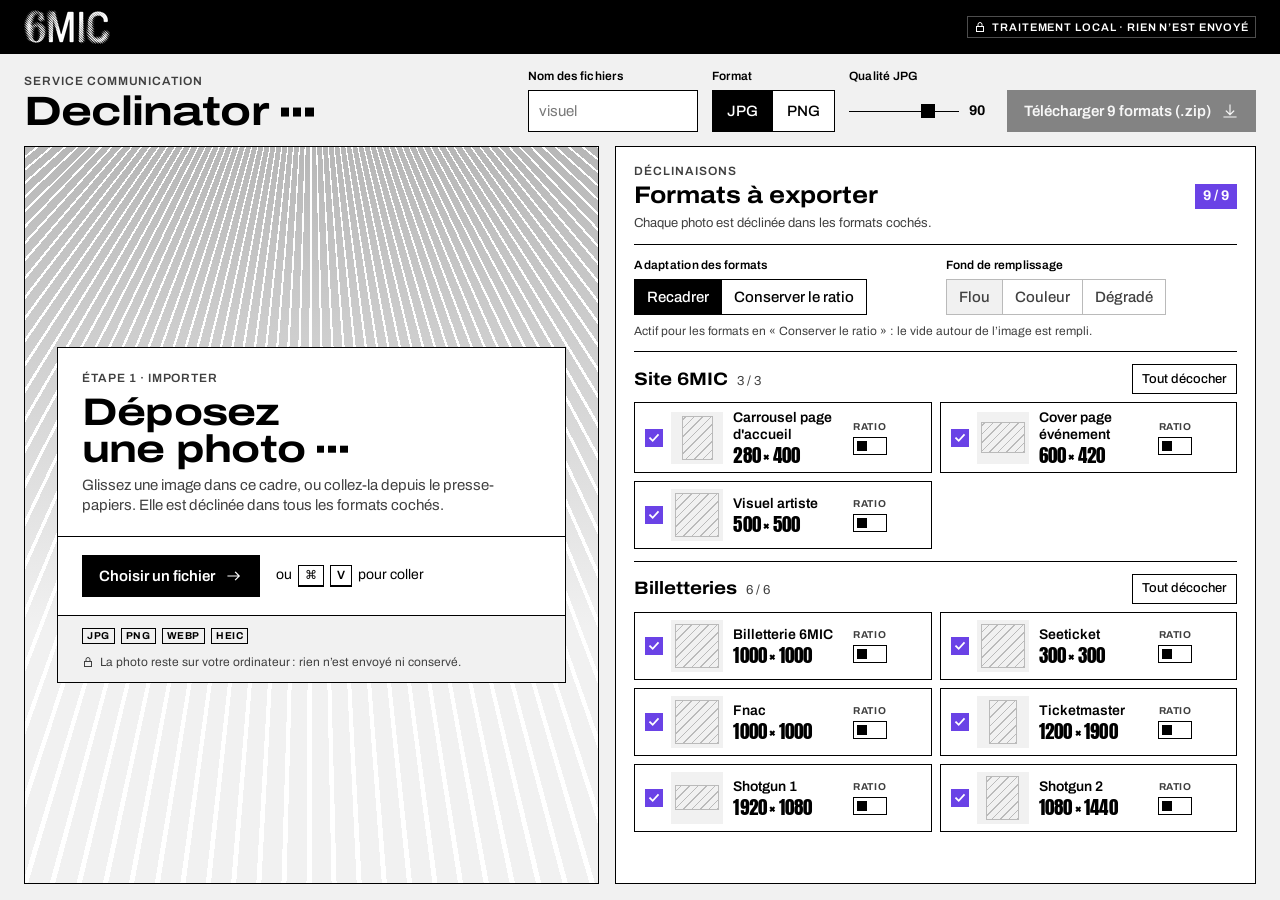
==== commit ef724a88: "Déploie l'interface 6MIC façon Navettes à la racine du site - Barre noire avec le logo 6MIC, page gr" ====
--- a/index.html
+++ b/index.html
@@ -4,7 +4,8 @@
   <meta charset="utf-8">
   <meta name="viewport" content="width=device-width, initial-scale=1">
   <meta name="robots" content="noindex, nofollow">
-  <title>Declinator</title>
+  <meta name="color-scheme" content="light dark">
+  <title>Declinator · 6MIC</title>
   <link rel="icon" href="favicon.svg" type="image/svg+xml">
   <link rel="preload" href="fonts/archivo-latin-wdth-normal.woff2" as="font" type="font/woff2" crossorigin>
   <link rel="preload" href="fonts/anton-latin-400-normal.woff2" as="font" type="font/woff2" crossorigin>
@@ -13,207 +14,224 @@
 <body>
   <div class="app" id="app" data-state="empty" data-mode="focus">
 
-    <header class="shell">
-      <div class="brand">
-        <svg class="brand-mark" width="30" height="30" viewBox="0 0 32 32" fill="none" stroke="currentColor" stroke-width="1.5" stroke-linecap="square" aria-hidden="true"><circle cx="16" cy="16" r="9"/><path d="M16 2v5M16 25v5M2 16h5M25 16h5"/><circle cx="16" cy="16" r="3" class="brand-dot" stroke="none"/></svg>
-        <h1 class="brand-name">Declinator</h1>
-        <p class="brand-sub">Les visuels du 6MIC, déclinés pour le site et les billetteries</p>
+    <!-- Cadre noir 6MIC -->
+    <header class="bar">
+      <div class="bar-in">
+        <p class="brand"><img src="img/6mic-logo-blanc.png" srcset="img/6mic-logo-blanc.png 1x, img/6mic-logo-blanc@2x.png 2x, img/6mic-logo-blanc@3x.png 3x" width="86" height="34" alt="6MIC"></p>
+        <p class="proto">
+          <svg width="12" height="12" viewBox="0 0 24 24" fill="none" stroke="currentColor" stroke-width="2" stroke-linecap="square" aria-hidden="true"><rect x="5" y="11" width="14" height="10"/><path d="M8 11V7a4 4 0 0 1 8 0v4"/></svg>
+          <span>Traitement local · rien n’est envoyé</span>
+        </p>
       </div>
-      <p class="local">
-        <svg width="16" height="16" viewBox="0 0 24 24" fill="none" stroke="currentColor" stroke-width="1.5" stroke-linecap="square" aria-hidden="true"><rect x="5" y="11" width="14" height="10"/><path d="M8 11V7a4 4 0 0 1 8 0v4"/></svg>
-        <span>Traitement local&#8239;: rien n’est envoyé</span>
-      </p>
     </header>
 
-    <div class="workspace">
-      <main class="stage" id="stage">
-
-        <!-- Aucune photo -->
-        <section class="empty moire" id="dropzone" aria-label="Ajouter une photo">
-          <div class="drop">
-            <div class="drop-icon">
-              <svg width="44" height="44" viewBox="0 0 24 24" fill="none" stroke="currentColor" stroke-width="1.5" stroke-linecap="square" aria-hidden="true"><path d="M12 16V4M7 9l5-5 5 5M4 15v5h16v-5"/></svg>
-            </div>
-            <div class="drop-title">
-              <h2 class="display">Déposez une photo</h2>
-              <span class="marker" aria-hidden="true"><i></i><i></i><i></i></span>
-            </div>
-            <p class="drop-text">Glissez une image dans ce cadre, ou collez-la depuis le presse-papiers.</p>
-            <div class="drop-actions">
-              <button class="cta" id="btn-pick" type="button">Choisir un fichier
-                <svg width="18" height="18" viewBox="0 0 24 24" fill="none" stroke="currentColor" stroke-width="1.5" stroke-linecap="square" aria-hidden="true"><path d="M4 12h15M14 7l5 5-5 5"/></svg>
+    <main class="view">
+      <div class="view-in">
+
+        <!-- Titre de page + export -->
+        <div class="top">
+          <div class="top-title">
+            <p class="eyebrow">Service communication</p>
+            <h1 class="title">Declinator<span class="mk" aria-hidden="true"><i></i><i></i><i></i></span></h1>
+          </div>
+          <div class="exportbar" role="group" aria-label="Export">
+            <div class="field field-name">
+              <label class="lbl" for="basename">Nom des fichiers</label>
+              <input class="input" type="text" id="basename" placeholder="visuel" spellcheck="false" autocomplete="off">
+            </div>
+            <div class="field">
+              <span class="lbl" id="fmt-label">Format</span>
+              <div class="seg" role="radiogroup" aria-labelledby="fmt-label">
+                <label><input type="radio" name="fmt" value="jpeg" checked><span>JPG</span></label>
+                <label><input type="radio" name="fmt" value="png"><span>PNG</span></label>
+              </div>
+            </div>
+            <div class="field" id="quality-field">
+              <label class="lbl" for="quality">Qualité JPG</label>
+              <div class="range-row">
+                <input type="range" class="range" id="quality" min="60" max="100" step="1" value="90">
+                <output class="out" id="quality-out" for="quality">90</output>
+              </div>
+            </div>
+            <div class="export">
+              <span class="export-hint" id="export-hint" hidden></span>
+              <button class="btn btn-primary btn-lg" id="btn-zip" type="button" disabled>
+                <span id="zip-label">Télécharger 9 formats (.zip)</span>
+                <svg width="18" height="18" viewBox="0 0 24 24" fill="none" stroke="currentColor" stroke-width="1.5" stroke-linecap="square" aria-hidden="true"><path d="M12 4v13M7 12l5 5 5-5M4 20h16"/></svg>
               </button>
-              <span class="paste">ou <kbd>⌘</kbd><kbd>V</kbd> pour coller</span>
-            </div>
-            <div class="chips" aria-label="Formats acceptés"><span class="chip">JPG</span><span class="chip">PNG</span><span class="chip">WebP</span><span class="chip">HEIC</span></div>
-            <p class="drop-note">
-              <svg width="16" height="16" viewBox="0 0 24 24" fill="none" stroke="currentColor" stroke-width="1.5" stroke-linecap="square" aria-hidden="true"><rect x="5" y="11" width="14" height="10"/><path d="M8 11V7a4 4 0 0 1 8 0v4"/></svg>
-              La photo reste sur votre ordinateur&#8239;: rien n’est envoyé ni conservé.
-            </p>
-          </div>
-        </section>
-
-        <!-- Photo chargée -->
-        <section class="viewer" id="viewer" hidden>
-          <div class="filebar">
-            <div class="file">
-              <canvas class="file-thumb" id="file-thumb" width="72" height="72" aria-hidden="true"></canvas>
-              <div class="file-text">
-                <p class="file-name" id="meta-name"></p>
-                <p class="file-dims" id="meta-dims"></p>
-              </div>
-            </div>
-            <div class="file-actions">
-              <button class="btn" id="btn-new" type="button">Remplacer la photo
-                <svg width="16" height="16" viewBox="0 0 24 24" fill="none" stroke="currentColor" stroke-width="1.5" stroke-linecap="square" aria-hidden="true"><path d="M4 12a8 8 0 0 1 14-5.3M20 12a8 8 0 0 1-14 5.3M18 3v4h-4M6 21v-4h4"/></svg>
-              </button>
-              <button class="icon-btn" id="btn-remove" type="button" aria-label="Retirer la photo">
-                <svg width="16" height="16" viewBox="0 0 24 24" fill="none" stroke="currentColor" stroke-width="1.5" stroke-linecap="square" aria-hidden="true"><path d="M5 5l14 14M19 5L5 19"/></svg>
-              </button>
-            </div>
-          </div>
-
-          <div class="view">
-            <div class="view-head">
-              <p class="vh-title"><span class="vh-name" id="vh-name">Point de focus</span> <span class="vh-dims" id="vh-dims"></span></p>
-              <div class="vh-tools">
-                <span class="tag" id="vh-tag">Tous les formats</span>
-                <button class="btn" id="btn-center" type="button">Remettre au centre</button>
-                <button class="btn" id="btn-auto" type="button" hidden>Recadrage automatique</button>
-                <button class="btn" id="btn-all" type="button" hidden>Tous les formats</button>
-                <button class="btn btn-light" id="btn-pick-cancel" type="button" hidden>Annuler</button>
-              </div>
-            </div>
-
-            <div class="canvas-area" id="canvas-area">
-              <div class="photo" id="photo" tabindex="0" role="application" aria-roledescription="zone de cadrage"
-                   aria-label="Photo. Cliquez ou utilisez les flèches du clavier pour placer le point de focus.">
-                <img id="photo-img" alt="" draggable="false">
-                <div class="spot" id="spot" aria-hidden="true"></div>
-                <div class="frame frame-ghost" id="frame-ghost" hidden><span class="frame-label" id="ghost-label"></span></div>
-                <div class="frame frame-edit" id="frame-edit" hidden>
-                  <span class="third third-v" style="left: 33.333%"></span>
-                  <span class="third third-v" style="left: 66.667%"></span>
-                  <span class="third third-h" style="top: 33.333%"></span>
-                  <span class="third third-h" style="top: 66.667%"></span>
-                  <span class="handle handle-nw"></span><span class="handle handle-ne"></span>
-                  <span class="handle handle-sw"></span><span class="handle handle-se"></span>
-                  <svg class="frame-target" width="28" height="28" viewBox="0 0 32 32" fill="none" stroke="#fff" stroke-width="1.5" stroke-linecap="square" aria-hidden="true"><circle cx="16" cy="16" r="7"/><path d="M16 3v6M16 23v6M3 16h6M23 16h6"/></svg>
-                </div>
-                <div class="focus" id="focus-marker" aria-hidden="true">
-                  <svg viewBox="-32 -32 64 64" width="64" height="64">
-                    <g fill="none" stroke="rgba(0,0,0,.55)" stroke-width="4"><circle r="21"/><path d="M0-31v7M0 24v7M-31 0h7M24 0h7"/></g>
-                    <g fill="none" stroke="#fff" stroke-width="2"><circle r="21"/><path d="M0-31v7M0 24v7M-31 0h7M24 0h7"/></g>
-                    <circle r="5.5" class="focus-dot" stroke="#fff" stroke-width="2"/>
-                  </svg>
-                </div>
-              </div>
-              <canvas class="fit-preview" id="fit-preview" hidden aria-label="Aperçu du format en ratio conservé"></canvas>
-              <div class="loupe" id="loupe" hidden aria-hidden="true">
-                <canvas id="loupe-canvas"></canvas>
-                <span class="loupe-hex"><span class="loupe-chip" id="loupe-chip"></span><span id="loupe-hex"></span></span>
-              </div>
-            </div>
-
-            <div class="view-foot">
-              <p class="hint" id="hint"></p>
-              <div class="nav">
-                <div class="icon-group">
-                  <button class="icon-btn" id="btn-prev" type="button" aria-label="Format précédent">
-                    <svg width="16" height="16" viewBox="0 0 24 24" fill="none" stroke="currentColor" stroke-width="1.5" stroke-linecap="square" aria-hidden="true"><path d="M15 5l-7 7 7 7"/></svg>
-                  </button>
-                  <button class="icon-btn" id="btn-next" type="button" aria-label="Format suivant">
-                    <svg width="16" height="16" viewBox="0 0 24 24" fill="none" stroke="currentColor" stroke-width="1.5" stroke-linecap="square" aria-hidden="true"><path d="M9 5l7 7-7 7"/></svg>
-                  </button>
-                </div>
-                <span class="nav-count" id="nav-count" aria-live="polite"></span>
-              </div>
-            </div>
-          </div>
-        </section>
-
-        <div class="drop-overlay" aria-hidden="true"><span>Déposez pour remplacer la photo</span></div>
-        <div class="stage-status" id="stage-status" hidden></div>
-        <input type="file" id="file-input" accept="image/*,.heic,.heif" hidden>
-      </main>
-
-      <aside class="side" aria-labelledby="side-title">
-        <div class="side-head">
-          <div class="side-title">
-            <h2 class="display-s" id="side-title">Déclinaisons</h2>
-            <span class="count" id="count"></span>
-          </div>
-          <span class="marker marker-s" aria-hidden="true"><i></i><i></i><i></i></span>
-          <p class="side-intro" id="side-intro">Chaque photo est déclinée dans les formats cochés.</p>
-        </div>
-
-        <section class="settings" aria-label="Réglages communs">
-          <div class="set">
-            <p class="label" id="all-label">Adaptation des formats</p>
-            <div class="seg" role="group" aria-labelledby="all-label">
-              <button type="button" id="all-crop" aria-pressed="true">Recadrer</button>
-              <button type="button" id="all-fit" aria-pressed="false">Conserver le ratio</button>
-            </div>
-          </div>
-          <div class="set" id="fill-set">
-            <p class="label"><span id="fill-label">Fond de remplissage</span> <span class="label-muted" id="fill-count"></span></p>
-            <div class="seg" role="radiogroup" aria-labelledby="fill-label" id="fill-seg">
-              <label><input type="radio" name="fill" value="blur" checked><span>Flou</span></label>
-              <label><input type="radio" name="fill" value="color"><span>Couleur</span></label>
-              <label><input type="radio" name="fill" value="gradient"><span>Dégradé</span></label>
-            </div>
-          </div>
-          <div class="set-wide fill-extra" id="fill-extra">
-            <div class="set-row" id="color-row">
-              <label class="swatch" title="Choisir une couleur">
-                <input type="color" id="fill-color" value="#301739" aria-label="Couleur de fond">
-                <span class="swatch-hex" id="fill-hex">#301739</span>
-              </label>
-              <button class="btn btn-sm" id="btn-pipette" type="button" disabled>
-                <svg width="16" height="16" viewBox="0 0 20 20" fill="none" stroke="currentColor" stroke-width="1.5" stroke-linecap="square" stroke-linejoin="miter" aria-hidden="true"><path d="M13.2 4.1l1.6-1.6a1.9 1.9 0 0 1 2.7 2.7l-1.6 1.6"/><path d="M10.6 4.4l5 5"/><path d="M13.6 7.4l-7.9 7.9-2.6 1.1 1.1-2.6 7.9-7.9"/></svg>
-                Pipette
-              </button>
-            </div>
-            <div class="set-row" id="gradient-row">
-              <label class="label" for="fill-length">Longueur du dégradé</label>
-              <input type="range" class="range" id="fill-length" min="20" max="100" step="5" value="60">
-              <output class="out" id="fill-length-out" for="fill-length">60&#8239;%</output>
-            </div>
-          </div>
-          <p class="set-note set-wide" id="fill-note"></p>
-        </section>
-
-        <div id="groups"></div>
-      </aside>
-    </div>
-
-    <footer class="exportbar">
-      <div class="fields">
-        <div class="field">
-          <label class="label" for="basename">Nom des fichiers</label>
-          <input class="input" type="text" id="basename" placeholder="visuel" spellcheck="false" autocomplete="off">
-        </div>
-        <div class="field">
-          <span class="label" id="fmt-label">Format</span>
-          <div class="seg" role="radiogroup" aria-labelledby="fmt-label">
-            <label><input type="radio" name="fmt" value="jpeg" checked><span>JPG</span></label>
-            <label><input type="radio" name="fmt" value="png"><span>PNG</span></label>
+            </div>
           </div>
         </div>
-        <div class="field" id="quality-field">
-          <label class="label" for="quality">Qualité</label>
-          <input type="range" class="range" id="quality" min="60" max="100" step="1" value="90">
-          <output class="out out-l" id="quality-out" for="quality">90</output>
+
+        <div class="grid">
+
+          <!-- Photo -->
+          <section class="panel stage" id="stage" aria-label="Photo">
+
+            <!-- Aucune photo -->
+            <div class="empty moire" id="dropzone">
+              <div class="drop">
+                <div class="drop-head">
+                  <p class="eyebrow">Étape 1 · Importer</p>
+                  <h2 class="drop-title">Déposez une photo<span class="mk" aria-hidden="true"><i></i><i></i><i></i></span></h2>
+                  <p class="drop-lead">Glissez une image dans ce cadre, ou collez-la depuis le presse-papiers. Elle est déclinée dans tous les formats cochés.</p>
+                </div>
+                <div class="drop-actions">
+                  <button class="btn btn-primary btn-lg" id="btn-pick" type="button">Choisir un fichier
+                    <svg width="18" height="18" viewBox="0 0 24 24" fill="none" stroke="currentColor" stroke-width="1.5" stroke-linecap="square" aria-hidden="true"><path d="M4 12h15M14 7l5 5-5 5"/></svg>
+                  </button>
+                  <span class="paste">ou <kbd>⌘</kbd><kbd>V</kbd> pour coller</span>
+                </div>
+                <div class="drop-foot">
+                  <span class="chips" aria-label="Formats acceptés"><span class="chip chip-line">JPG</span><span class="chip chip-line">PNG</span><span class="chip chip-line">WebP</span><span class="chip chip-line">HEIC</span></span>
+                  <span class="drop-note">
+                    <svg width="12" height="12" viewBox="0 0 24 24" fill="none" stroke="currentColor" stroke-width="2" stroke-linecap="square" aria-hidden="true"><rect x="5" y="11" width="14" height="10"/><path d="M8 11V7a4 4 0 0 1 8 0v4"/></svg>
+                    La photo reste sur votre ordinateur&#8239;: rien n’est envoyé ni conservé.
+                  </span>
+                </div>
+              </div>
+            </div>
+
+            <!-- Photo chargée -->
+            <div class="viewer" id="viewer" hidden>
+              <div class="filebar">
+                <div class="file">
+                  <canvas class="file-thumb" id="file-thumb" width="72" height="72" aria-hidden="true"></canvas>
+                  <p class="file-text"><span class="file-name" id="meta-name"></span> <span class="file-dims" id="meta-dims"></span></p>
+                </div>
+                <div class="file-actions">
+                  <button class="btn sm" id="btn-new" type="button">Remplacer la photo
+                    <svg width="14" height="14" viewBox="0 0 24 24" fill="none" stroke="currentColor" stroke-width="1.5" stroke-linecap="square" aria-hidden="true"><path d="M4 12a8 8 0 0 1 14-5.3M20 12a8 8 0 0 1-14 5.3M18 3v4h-4M6 21v-4h4"/></svg>
+                  </button>
+                  <button class="icon-btn sm" id="btn-remove" type="button" aria-label="Retirer la photo" title="Retirer la photo">
+                    <svg width="14" height="14" viewBox="0 0 24 24" fill="none" stroke="currentColor" stroke-width="1.5" stroke-linecap="square" aria-hidden="true"><path d="M5 5l14 14M19 5L5 19"/></svg>
+                  </button>
+                </div>
+              </div>
+
+              <div class="view-head">
+                <div class="vh-text">
+                  <p class="vh-eyebrow">
+                    <button class="back" id="btn-all" type="button" hidden>
+                      <svg width="12" height="12" viewBox="0 0 24 24" fill="none" stroke="currentColor" stroke-width="2" stroke-linecap="square" aria-hidden="true"><path d="M20 12H5M10 7l-5 5 5 5"/></svg>Tous les formats
+                    </button>
+                    <span class="vh-kicker" id="vh-kicker">Tous les formats</span>
+                    <span class="chip chip-line" id="vh-tag" hidden></span>
+                  </p>
+                  <h2 class="vh-title"><span class="vh-name" id="vh-name">Point de focus</span> <span class="vh-dims" id="vh-dims"></span></h2>
+                </div>
+                <div class="vh-tools">
+                  <button class="btn sm" id="btn-center" type="button">Remettre au centre</button>
+                  <button class="btn sm" id="btn-auto" type="button" hidden>Recadrage automatique</button>
+                  <button class="btn sm" id="btn-pick-cancel" type="button" hidden>Annuler</button>
+                </div>
+              </div>
+
+              <div class="well">
+                <div class="canvas-area" id="canvas-area">
+                  <div class="photo" id="photo" tabindex="0" role="application" aria-roledescription="zone de cadrage"
+                       aria-label="Photo. Cliquez ou utilisez les flèches du clavier pour placer le point de focus.">
+                    <img id="photo-img" alt="" draggable="false">
+                    <div class="spot" id="spot" aria-hidden="true"></div>
+                    <div class="frame frame-ghost" id="frame-ghost" hidden><span class="frame-label" id="ghost-label"></span></div>
+                    <div class="frame frame-edit" id="frame-edit" hidden>
+                      <span class="third third-v" style="left: 33.333%"></span>
+                      <span class="third third-v" style="left: 66.667%"></span>
+                      <span class="third third-h" style="top: 33.333%"></span>
+                      <span class="third third-h" style="top: 66.667%"></span>
+                      <span class="handle handle-nw"></span><span class="handle handle-ne"></span>
+                      <span class="handle handle-sw"></span><span class="handle handle-se"></span>
+                      <svg class="frame-target" width="28" height="28" viewBox="0 0 32 32" fill="none" stroke="#fff" stroke-width="1.5" stroke-linecap="square" aria-hidden="true"><circle cx="16" cy="16" r="7"/><path d="M16 3v6M16 23v6M3 16h6M23 16h6"/></svg>
+                    </div>
+                    <div class="focus" id="focus-marker" aria-hidden="true">
+                      <svg viewBox="-32 -32 64 64" width="64" height="64">
+                        <g fill="none" stroke="rgba(0,0,0,.55)" stroke-width="4"><circle r="21"/><path d="M0-31v7M0 24v7M-31 0h7M24 0h7"/></g>
+                        <g fill="none" stroke="#fff" stroke-width="2"><circle r="21"/><path d="M0-31v7M0 24v7M-31 0h7M24 0h7"/></g>
+                        <rect x="-5.5" y="-5.5" width="11" height="11" class="focus-dot" stroke="#fff" stroke-width="2"/>
+                      </svg>
+                    </div>
+                  </div>
+                  <canvas class="fit-preview" id="fit-preview" hidden aria-label="Aperçu du format en ratio conservé"></canvas>
+                  <div class="loupe" id="loupe" hidden aria-hidden="true">
+                    <canvas id="loupe-canvas"></canvas>
+                    <span class="loupe-hex"><span class="loupe-chip" id="loupe-chip"></span><span id="loupe-hex"></span></span>
+                  </div>
+                </div>
+              </div>
+
+              <div class="view-foot">
+                <p class="hint" id="hint"></p>
+                <div class="nav">
+                  <div class="icon-group">
+                    <button class="icon-btn sm" id="btn-prev" type="button" aria-label="Format précédent">
+                      <svg width="14" height="14" viewBox="0 0 24 24" fill="none" stroke="currentColor" stroke-width="1.5" stroke-linecap="square" aria-hidden="true"><path d="M15 5l-7 7 7 7"/></svg>
+                    </button>
+                    <button class="icon-btn sm" id="btn-next" type="button" aria-label="Format suivant">
+                      <svg width="14" height="14" viewBox="0 0 24 24" fill="none" stroke="currentColor" stroke-width="1.5" stroke-linecap="square" aria-hidden="true"><path d="M9 5l7 7-7 7"/></svg>
+                    </button>
+                  </div>
+                  <span class="nav-count" id="nav-count" aria-live="polite"></span>
+                </div>
+              </div>
+            </div>
+
+            <div class="drop-overlay" aria-hidden="true"><span>Déposez pour remplacer la photo</span></div>
+            <div class="stage-status" id="stage-status" hidden></div>
+            <input type="file" id="file-input" accept="image/*,.heic,.heif" hidden>
+          </section>
+
+          <!-- Déclinaisons -->
+          <aside class="panel side" aria-labelledby="side-title">
+            <div class="side-head">
+              <div class="ed-head">
+                <p class="eyebrow">Déclinaisons</p>
+                <h2 class="ed-title" id="side-title">Formats à exporter</h2>
+              </div>
+              <span class="count" id="count"></span>
+            </div>
+            <p class="hint side-intro" id="side-intro">Chaque photo est déclinée dans les formats cochés.</p>
+
+            <section class="settings" aria-label="Réglages communs">
+              <div class="field">
+                <span class="lbl" id="all-label">Adaptation des formats</span>
+                <div class="seg" role="group" aria-labelledby="all-label">
+                  <button type="button" id="all-crop" aria-pressed="true">Recadrer</button>
+                  <button type="button" id="all-fit" aria-pressed="false">Conserver le ratio</button>
+                </div>
+              </div>
+              <div class="field" id="fill-set">
+                <span class="lbl"><span id="fill-label">Fond de remplissage</span> <span class="lbl-muted" id="fill-count"></span></span>
+                <div class="seg" role="radiogroup" aria-labelledby="fill-label" id="fill-seg">
+                  <label><input type="radio" name="fill" value="blur" checked><span>Flou</span></label>
+                  <label><input type="radio" name="fill" value="color"><span>Couleur</span></label>
+                  <label><input type="radio" name="fill" value="gradient"><span>Dégradé</span></label>
+                </div>
+              </div>
+              <div class="set-wide fill-extra" id="fill-extra">
+                <div class="set-row" id="color-row">
+                  <label class="swatch" title="Choisir une couleur">
+                    <input type="color" id="fill-color" value="#301739" aria-label="Couleur de fond">
+                    <span class="swatch-hex" id="fill-hex">#301739</span>
+                  </label>
+                  <button class="btn sm" id="btn-pipette" type="button" disabled>
+                    <svg width="16" height="16" viewBox="0 0 20 20" fill="none" stroke="currentColor" stroke-width="1.5" stroke-linecap="square" stroke-linejoin="miter" aria-hidden="true"><path d="M13.2 4.1l1.6-1.6a1.9 1.9 0 0 1 2.7 2.7l-1.6 1.6"/><path d="M10.6 4.4l5 5"/><path d="M13.6 7.4l-7.9 7.9-2.6 1.1 1.1-2.6 7.9-7.9"/></svg>
+                    Pipette
+                  </button>
+                </div>
+                <div class="set-row" id="gradient-row">
+                  <label class="lbl" for="fill-length">Longueur du dégradé</label>
+                  <input type="range" class="range" id="fill-length" min="20" max="100" step="5" value="60">
+                  <output class="out" id="fill-length-out" for="fill-length">60&#8239;%</output>
+                </div>
+              </div>
+              <p class="set-note set-wide" id="fill-note"></p>
+            </section>
+
+            <div class="groups" id="groups"></div>
+          </aside>
         </div>
       </div>
-      <div class="export">
-        <span class="export-hint" id="export-hint" hidden></span>
-        <button class="cta" id="btn-zip" type="button" disabled>
-          <span id="zip-label">Télécharger 9 formats (.zip)</span>
-          <svg width="18" height="18" viewBox="0 0 24 24" fill="none" stroke="currentColor" stroke-width="1.5" stroke-linecap="square" aria-hidden="true"><path d="M12 4v13M7 12l5 5 5-5M4 20h16"/></svg>
-        </button>
-      </div>
-    </footer>
+    </main>
   </div>
 
   <div class="toast" id="toast" role="status" aria-live="polite"></div>
--- a/css/app.css
+++ b/css/app.css
@@ -1,4 +1,6 @@
-/* Declinator — habillage 6MIC (design system 6MIC : noir et blanc, angles vifs, filets 1px, violet) */
+/* Declinator — design 6MIC, sur le modèle de l'app Navettes :
+   cadre noir en barre haute, page gris clair, panneaux blancs à filet noir 1px,
+   angles vifs, aucune ombre, violet pour la sélection. Thème sombre automatique. */
 
 /* ---------- Polices (hébergées dans l'app : aucun appel externe) ---------- */
 @font-face {
@@ -38,349 +40,365 @@
   unicode-range: U+0100-02BA, U+02BD-02C5, U+02C7-02CC, U+02CE-02D7, U+02DD-02FF, U+0304, U+0308, U+0329, U+1D00-1DBF, U+1E00-1E9F, U+1EF2-1EFF, U+2020, U+20A0-20AB, U+20AD-20C0, U+2113, U+2C60-2C7F, U+A720-A7FF;
 }
 
-/* ---------- Jetons du design system 6MIC ---------- */
+/* ---------- Jetons (mêmes valeurs que l'app Navettes) ---------- */
 :root {
-  --shell: #000000;
-  --on-shell: #ffffff;
-  --surface: #ffffff;
-  --surface-mist: #f1f1f1;
-  --surface-mist-deep: #b7b7b7;
-  --texture-line: #ffffff;
-  --ink: #000000;
-  --ink-muted: #404040;
-  --ink-soft: #6b6b6b;
-  --on-dark-muted: #bdbdbd;
-  --rule: #000000;
-  --rule-soft: #bababa;
-  --rule-dark: #404040;
-  --violet: #8e63ff;
-  --violet-deep: #6a42e6;
-  --alert: #dc2626;
-  --focus-ring: #6a42e6;
-  --font-sans: 'owners', 'Archivo', 'Helvetica Neue', Arial, sans-serif;
-  --font-condensed: 'zuume-cut', 'Anton', 'Impact', 'Arial Narrow', sans-serif;
+  --shell: #000; --on-shell: #fff; --shell-line: rgba(255, 255, 255, .3);
+  --surface: #fff; --mist: #f1f1f1; --mist-deep: #b7b7b7; --texture: #fff;
+  --ink: #000; --muted: #404040; --rule: #000; --rule-soft: #bababa;
+  --violet: #8e63ff; --hl: #6a42e6; --on-hl: #fff;
+  --danger: #b91c1c; --on-danger: #fff;
+  --focus: #6a42e6;
+  --well: #000;
+  --check: url("data:image/svg+xml,%3Csvg xmlns='http://www.w3.org/2000/svg' viewBox='0 0 16 16'%3E%3Cpath d='M3.5 8.2l3 3 6-6.6' fill='none' stroke='%23fff' stroke-width='2' stroke-linecap='square'/%3E%3C/svg%3E");
+  --f-sans: 'owners', 'Archivo', 'Helvetica Neue', Arial, sans-serif;
+  --f-cond: 'zuume-cut', 'Anton', Impact, 'Arial Narrow', sans-serif;
+  color-scheme: light;
+}
+@media (prefers-color-scheme: dark) {
+  :root:not([data-theme="light"]) {
+    --surface: #0b0a0d; --mist: #17151b; --mist-deep: #2a2730; --texture: #3d3946;
+    --ink: #fff; --muted: #bdbdbd; --rule: #fff; --rule-soft: #4a4650;
+    --hl: #b39cff; --on-hl: #0b0a0d; --danger: #f87171; --on-danger: #0b0a0d; --focus: #b39cff;
+    --check: url("data:image/svg+xml,%3Csvg xmlns='http://www.w3.org/2000/svg' viewBox='0 0 16 16'%3E%3Cpath d='M3.5 8.2l3 3 6-6.6' fill='none' stroke='%230b0a0d' stroke-width='2' stroke-linecap='square'/%3E%3C/svg%3E");
+    color-scheme: dark;
+  }
+}
+:root[data-theme="dark"] {
+  --surface: #0b0a0d; --mist: #17151b; --mist-deep: #2a2730; --texture: #3d3946;
+  --ink: #fff; --muted: #bdbdbd; --rule: #fff; --rule-soft: #4a4650;
+  --hl: #b39cff; --on-hl: #0b0a0d; --danger: #f87171; --on-danger: #0b0a0d; --focus: #b39cff;
+  --check: url("data:image/svg+xml,%3Csvg xmlns='http://www.w3.org/2000/svg' viewBox='0 0 16 16'%3E%3Cpath d='M3.5 8.2l3 3 6-6.6' fill='none' stroke='%230b0a0d' stroke-width='2' stroke-linecap='square'/%3E%3C/svg%3E");
+  color-scheme: dark;
 }
 
 *, *::before, *::after { box-sizing: border-box; }
 [hidden] { display: none !important; }
-
-html, body { height: 100%; margin: 0; }
+html, body { margin: 0; }
 body {
+  background: var(--mist);
+  color: var(--ink);
+  font-family: var(--f-sans);
+  font-size: 15px;
+  line-height: 1.35;
+  font-synthesis: none;
+  -webkit-font-smoothing: antialiased;
+  -moz-osx-font-smoothing: grayscale;
+}
+button, input, output, kbd { font: inherit; color: inherit; }
+button { cursor: pointer; }
+p { margin: 0; }
+:focus-visible { outline: 2px solid var(--focus); outline-offset: 2px; }
+
+.app {
+  display: grid;
+  grid-template-rows: auto minmax(0, 1fr);
+  height: 100vh;
+  height: 100dvh;
+}
+
+/* ---------- Typographie ---------- */
+.eyebrow { margin: 0; font-size: 12px; font-weight: 600; letter-spacing: .08em; text-transform: uppercase; color: var(--muted); }
+.lbl { font-size: 12px; font-weight: 600; letter-spacing: .02em; }
+.lbl-muted { font-weight: 400; color: var(--muted); }
+.hint { font-size: 13px; color: var(--muted); max-width: 70ch; }
+
+/* Marqueur 6MIC : trois carrés à la taille du texte */
+.mk { display: inline-flex; gap: 4px; vertical-align: middle; margin-left: .3em; transform: translateY(-.06em); }
+.mk i { display: block; width: .2em; height: .2em; background: currentColor; }
+
+/* ---------- Contrôles ---------- */
+.btn {
+  display: inline-flex;
+  align-items: center;
+  justify-content: center;
+  gap: 6px;
+  min-height: 36px;
+  padding: 7px 12px;
+  border: 1px solid var(--rule);
+  border-radius: 0;
   background: var(--surface);
   color: var(--ink);
-  font: 400 15px/1.35 var(--font-sans);
-  font-stretch: 112.5%;
-  -webkit-font-smoothing: antialiased;
-  -moz-osx-font-smoothing: grayscale;
-}
-button, input, output, kbd { font: inherit; color: inherit; font-stretch: inherit; }
-p { margin: 0; }
-:focus-visible { outline: 2px solid var(--focus-ring); outline-offset: 2px; }
-.app[data-state="ready"] .stage :focus-visible { outline-color: var(--on-shell); }
-
-.app {
-  display: grid;
-  grid-template-rows: auto minmax(0, 1fr) auto;
-  height: 100vh;
-  height: 100dvh;
-}
-
-/* ---------- Typographie ---------- */
-.display {
-  margin: 0;
-  font: 700 48px/1 var(--font-sans);
-  font-stretch: 100%;
-  letter-spacing: -0.015em;
-}
-.display-s {
-  margin: 0;
-  font: 700 40px/1 var(--font-sans);
-  font-stretch: 125%;
-  letter-spacing: -0.01em;
-}
-.label { margin: 0; font: 600 12px/1.3 var(--font-sans); font-stretch: 112.5%; color: var(--ink); }
-.label-muted { font-weight: 400; color: var(--ink-muted); }
-
-/* Marqueur de section : trois carrés noirs */
-.marker { display: inline-flex; gap: 4px; }
-.marker i { display: block; width: 20px; height: 14px; background: currentColor; }
-.marker-s i { width: 14px; height: 10px; }
-
-/* ---------- Boutons et champs ---------- */
-.cta {
-  display: inline-flex;
-  align-items: center;
-  gap: 10px;
-  height: 48px;
-  padding: 0 20px;
-  border: 1px solid var(--ink);
-  border-radius: 0;
-  background: var(--ink);
-  color: var(--surface);
-  font: 700 16px/1 var(--font-sans);
-  font-stretch: 125%;
+  font-weight: 500;
+  line-height: 1.2;
+  text-align: center;
   white-space: nowrap;
-  cursor: pointer;
-}
-.cta:hover:not(:disabled) { background: var(--violet-deep); border-color: var(--violet-deep); }
-.cta:disabled { background: var(--surface-mist); border-color: var(--rule-soft); color: var(--ink-soft); cursor: not-allowed; }
-
-.btn {
-  display: inline-flex;
-  align-items: center;
-  gap: 8px;
-  height: 36px;
-  padding: 0 12px;
-  border: 1px solid currentColor;
-  border-radius: 0;
-  background: transparent;
-  font: 500 15px/1 var(--font-sans);
-  font-stretch: 112.5%;
-  white-space: nowrap;
-  cursor: pointer;
-}
-.btn:hover:not(:disabled) { background: var(--ink); color: var(--surface); border-color: var(--ink); }
+}
+.btn:hover:not(:disabled) { background: var(--mist); }
+.btn[aria-pressed="true"] { background: var(--ink); color: var(--surface); }
 .btn:disabled { opacity: .45; cursor: not-allowed; }
-.btn-sm { height: 32px; padding: 0 10px; font-size: 13px; }
-.btn[aria-pressed="true"] { background: var(--ink); color: var(--surface); }
-.btn-light { background: var(--surface); color: var(--ink); border-color: var(--surface); }
+.btn.sm { min-height: 32px; padding: 5px 10px; font-size: 13px; }
+.btn-primary { background: var(--ink); border-color: var(--ink); color: var(--surface); }
+.btn-primary:hover:not(:disabled) { background: var(--ink); text-decoration: underline; text-underline-offset: 3px; }
+.btn-lg { min-height: 42px; padding: 9px 16px; font-weight: 600; gap: 10px; }
 
 .icon-btn {
   display: inline-grid;
   place-items: center;
+  flex: none;
   width: 36px;
   height: 36px;
   padding: 0;
-  border: 1px solid currentColor;
+  border: 1px solid var(--rule);
   border-radius: 0;
-  background: transparent;
-  cursor: pointer;
-  flex: none;
-}
-.icon-btn:hover:not(:disabled) { background: var(--ink); color: var(--surface); border-color: var(--ink); }
+  background: var(--surface);
+  color: var(--ink);
+}
+.icon-btn.sm { width: 32px; height: 32px; }
+.icon-btn:hover:not(:disabled) { background: var(--mist); }
 .icon-btn:disabled { opacity: .35; cursor: not-allowed; }
 .icon-group { display: inline-flex; }
 .icon-group .icon-btn + .icon-btn { border-left: 0; }
 
 /* Contrôle segmenté (boutons ou radios) */
-.seg { display: inline-flex; flex-wrap: wrap; border: 1px solid var(--ink); background: var(--surface); align-self: flex-start; }
+.seg { display: inline-flex; flex-wrap: wrap; width: max-content; max-width: 100%; border: 1px solid var(--rule); background: var(--surface); }
 .seg > button, .seg > label > span {
   display: inline-flex;
   align-items: center;
-  height: 36px;
-  padding: 0 14px;
+  gap: 6px;
+  min-height: 34px;
+  padding: 6px 12px;
   border: 0;
-  border-left: 1px solid var(--ink);
+  border-left: 1px solid var(--rule);
   border-radius: 0;
-  background: transparent;
+  background: var(--surface);
   color: var(--ink);
-  font: 500 14px/1 var(--font-sans);
-  font-stretch: 112.5%;
+  font-weight: 500;
+  line-height: 1.2;
+  white-space: nowrap;
   cursor: pointer;
-  white-space: nowrap;
 }
 .seg > button:first-child, .seg > label:first-child > span { border-left: 0; }
 .seg > label { position: relative; display: inline-flex; }
 .seg > label > input { position: absolute; inset: 0; width: 100%; height: 100%; margin: 0; opacity: 0; cursor: pointer; }
-.seg > button:hover, .seg > label:hover > span { background: var(--surface-mist); }
+.seg > button:hover, .seg > label:hover > span { background: var(--mist); }
 .seg > button[aria-pressed="true"], .seg > label > input:checked + span { background: var(--ink); color: var(--surface); }
-.seg > label > input:focus-visible + span { outline: 2px solid var(--focus-ring); outline-offset: 2px; position: relative; z-index: 1; }
+.seg > label > input:focus-visible + span { outline: 2px solid var(--focus); outline-offset: 2px; position: relative; z-index: 1; }
 .seg.is-off { border-color: var(--rule-soft); }
-.seg.is-off > label > span { color: var(--ink-soft); border-color: var(--rule-soft); cursor: not-allowed; background: transparent; }
+.seg.is-off > label > span { color: var(--muted); border-color: var(--rule-soft); background: transparent; cursor: not-allowed; }
 .seg.is-off > label > input { cursor: not-allowed; }
-.seg.is-off > label > input:checked + span { background: var(--surface-mist); color: var(--ink-muted); }
+.seg.is-off > label > input:checked + span { background: var(--mist); color: var(--muted); }
 
 .check {
   appearance: none;
   -webkit-appearance: none;
   flex: none;
-  width: 20px;
-  height: 20px;
+  width: 18px;
+  height: 18px;
   margin: 0;
-  border: 1px solid var(--ink);
+  border: 1px solid var(--rule);
   border-radius: 0;
-  background: var(--surface);
+  background: var(--surface) center / 14px no-repeat;
   cursor: pointer;
 }
-.check:checked { background: var(--ink); box-shadow: inset 0 0 0 4px var(--surface); }
+.check:checked { background-color: var(--hl); background-image: var(--check); border-color: var(--hl); }
 
 .switch {
   appearance: none;
   -webkit-appearance: none;
   position: relative;
   flex: none;
-  width: 36px;
-  height: 20px;
+  width: 34px;
+  height: 18px;
   margin: 0;
-  border: 1px solid var(--ink);
+  border: 1px solid var(--rule);
   border-radius: 0;
   background: var(--surface);
   cursor: pointer;
 }
-.switch::after { content: ''; position: absolute; top: 3px; left: 3px; width: 12px; height: 12px; background: var(--ink); transition: left .12s ease; }
-.switch:checked { background: var(--violet-deep); border-color: var(--violet-deep); }
-.switch:checked::after { left: 19px; background: var(--surface); }
+.switch::after { content: ''; position: absolute; top: 3px; left: 3px; width: 10px; height: 10px; background: var(--ink); transition: left .12s ease; }
+.switch:checked { background: var(--hl); border-color: var(--hl); }
+.switch:checked::after { left: 19px; background: var(--on-hl); }
 
 .input {
-  height: 40px;
   width: 200px;
-  padding: 0 12px;
-  border: 1px solid var(--ink);
+  height: 42px;
+  padding: 8px 10px;
+  border: 1px solid var(--rule);
   border-radius: 0;
   background: var(--surface);
-  font: 400 15px/1 var(--font-sans);
-  font-stretch: 112.5%;
-}
-.input:focus-visible { outline-offset: 2px; }
-
-.range { appearance: none; -webkit-appearance: none; width: 150px; height: 20px; margin: 0; background: transparent; cursor: pointer; }
+  color: var(--ink);
+}
+.input::placeholder { color: var(--muted); opacity: .7; }
+
+.range { appearance: none; -webkit-appearance: none; width: 140px; height: 20px; margin: 0; background: transparent; cursor: pointer; }
 .range::-webkit-slider-runnable-track { height: 1px; background: var(--ink); }
-.range::-webkit-slider-thumb { -webkit-appearance: none; width: 16px; height: 16px; margin-top: -8px; border: 0; border-radius: 0; background: var(--ink); }
+.range::-webkit-slider-thumb { -webkit-appearance: none; width: 14px; height: 14px; margin-top: -7px; border: 0; border-radius: 0; background: var(--ink); }
 .range::-moz-range-track { height: 1px; background: var(--ink); }
-.range::-moz-range-thumb { width: 16px; height: 16px; border: 0; border-radius: 0; background: var(--ink); }
+.range::-moz-range-thumb { width: 14px; height: 14px; border: 0; border-radius: 0; background: var(--ink); }
 .range:disabled { opacity: .4; cursor: not-allowed; }
-.out { min-width: 4.5ch; font: 700 14px/1 var(--font-sans); font-stretch: 125%; font-variant-numeric: tabular-nums; }
-.out-l { font-size: 15px; min-width: 3ch; }
-
-.tag {
+.out { min-width: 3ch; font-weight: 700; font-size: 14px; font-variant-numeric: tabular-nums; white-space: nowrap; }
+
+/* Étiquettes (chips du design system) */
+.chip {
   display: inline-flex;
   align-items: center;
-  height: 26px;
-  padding: 0 8px;
-  border: 1px solid currentColor;
-  font: 600 12px/1 var(--font-sans);
-  font-stretch: 112.5%;
+  gap: 4px;
+  max-width: 100%;
+  padding: 2px 5px;
+  font-size: 10px;
+  font-weight: 700;
+  letter-spacing: .06em;
+  line-height: 1.25;
+  text-transform: uppercase;
   white-space: nowrap;
-}
+  vertical-align: middle;
+}
+.chip-line { box-shadow: inset 0 0 0 1px var(--rule); }
+.chip-violet, .chip.tag-manual { background: var(--hl); color: var(--on-hl); box-shadow: none; }
+.chip-noir { background: var(--ink); color: var(--surface); }
 
 kbd {
   display: inline-flex;
   align-items: center;
   height: 22px;
   padding: 0 6px;
-  border: 1px solid var(--ink);
+  border: 1px solid var(--rule);
   border-bottom-width: 2px;
-  font: 600 12px/1 var(--font-sans);
-}
-
-/* ---------- En-tête ---------- */
-.shell {
+  font-size: 12px;
+  font-weight: 600;
+}
+
+/* ---------- Cadre noir ---------- */
+.bar { background: var(--shell); color: var(--on-shell); }
+.bar :focus-visible { outline-color: var(--on-shell); }
+.bar-in {
   display: flex;
   flex-wrap: wrap;
   align-items: center;
-  justify-content: space-between;
-  gap: 12px 24px;
-  min-height: 64px;
-  padding: 12px 32px;
-  background: var(--shell);
-  color: var(--on-shell);
-}
-.brand { display: flex; align-items: center; gap: 10px 16px; min-width: 0; }
-.brand-mark { flex: none; }
-.brand-dot { fill: var(--violet); }
-.brand-name {
-  margin: 0;
-  font: 400 30px/1 var(--font-condensed);
-  letter-spacing: .02em;
+  gap: 10px 20px;
+  max-width: 1744px;
+  margin-inline: auto;
+  padding: 10px 32px;
+}
+.brand { display: flex; align-items: center; }
+.brand img { display: block; width: auto; height: 34px; }
+.proto {
+  display: inline-flex;
+  align-items: center;
+  gap: 6px;
+  margin-left: auto;
+  padding: 3px 6px;
+  border: 1px solid var(--shell-line);
+  font-size: 11px;
+  font-weight: 600;
+  letter-spacing: .08em;
   text-transform: uppercase;
-}
-.brand-sub {
-  padding-left: 16px;
-  border-left: 1px solid var(--on-shell);
-  font: 400 14px/1.3 var(--font-sans);
-  font-stretch: 112.5%;
   white-space: nowrap;
-  overflow: hidden;
-  text-overflow: ellipsis;
-}
-.local { display: flex; align-items: center; gap: 8px; font: 500 13px/1 var(--font-sans); white-space: nowrap; }
-
-/* ---------- Espace de travail ---------- */
-.workspace {
+}
+
+/* ---------- Page ---------- */
+.view { display: flex; min-height: 0; padding: 20px 32px; }
+.view-in {
+  flex: 1;
+  width: 100%;
+  max-width: 1680px;
+  min-height: 0;
+  margin-inline: auto;
   display: grid;
-  grid-template-columns: minmax(0, 1fr) clamp(560px, 54vw, 860px);
+  grid-template-rows: auto minmax(0, 1fr);
+  gap: 18px;
+}
+.top { display: flex; flex-wrap: wrap; align-items: flex-end; justify-content: space-between; gap: 14px 32px; }
+.title {
+  margin: 4px 0 0;
+  font-size: clamp(34px, 3.9vw, 56px);
+  font-weight: 700;
+  font-stretch: 125%;
+  letter-spacing: -.02em;
+  line-height: .95;
+}
+
+/* Export (à droite du titre) */
+.exportbar { display: flex; flex-wrap: wrap; align-items: flex-end; gap: 12px 20px; }
+.field { display: grid; gap: 6px; min-width: 0; }
+.field.is-disabled { opacity: .45; }
+.exportbar .seg > label > span { min-height: 40px; padding-inline: 14px; }
+.range-row { display: flex; align-items: center; gap: 10px; height: 42px; }
+.export { display: flex; flex-wrap: wrap; align-items: center; gap: 12px; }
+.export-hint { font-size: 13px; color: var(--muted); }
+
+.grid {
+  display: grid;
+  grid-template-columns: minmax(0, 1fr) clamp(600px, 50%, 760px);
+  gap: 20px;
   min-height: 0;
 }
-.stage { position: relative; display: flex; flex-direction: column; min-width: 0; min-height: 0; }
-.app[data-state="ready"] .stage { background: var(--shell); color: var(--on-shell); }
-
-/* Fond moiré du design system */
+.panel { min-width: 0; min-height: 0; border: 1px solid var(--rule); background: var(--surface); }
+
+/* ---------- Panneau photo ---------- */
+.stage { position: relative; display: flex; flex-direction: column; }
+
+/* Aucune photo : fond moiré + carte d'accueil */
 .moire {
-  position: relative;
-  isolation: isolate;
-  overflow: hidden;
-  background: linear-gradient(180deg, var(--surface-mist) 0%, var(--surface-mist-deep) 18%, var(--surface-mist) 45%, var(--surface) 100%);
-}
-.moire::before, .moire::after {
-  content: '';
-  position: absolute;
-  z-index: -1;
-  top: 0;
-  width: 55%;
-  height: 420px;
-  pointer-events: none;
-  -webkit-mask-image: linear-gradient(180deg, #000 0%, #000 35%, transparent 100%);
-  mask-image: linear-gradient(180deg, #000 0%, #000 35%, transparent 100%);
-}
-.moire::before { left: 0; background: repeating-conic-gradient(from 95deg at 0% 0%, var(--texture-line) 0deg .45deg, transparent .45deg 1.3deg); clip-path: polygon(0 0, 100% 0, 100% 10%, 6% 40%, 0 100%); }
-.moire::after { right: 0; background: repeating-conic-gradient(from 175deg at 100% 0%, var(--texture-line) 0deg .45deg, transparent .45deg 1.3deg); clip-path: polygon(0 0, 100% 0, 100% 75%, 85% 30%); }
-
-/* ---------- Aucune photo ---------- */
-.empty { flex: 1; display: flex; align-items: center; justify-content: center; padding: 48px 32px; min-height: 0; }
-.drop {
-  width: 100%;
-  max-width: 720px;
-  display: flex;
-  flex-direction: column;
-  align-items: center;
-  gap: 24px;
-  padding: 56px 48px;
-  border: 1px dashed var(--ink);
-  background: rgba(255, 255, 255, .72);
-  text-align: center;
-  transition: background-color .15s ease, border-color .15s ease;
-}
-.app.is-dragging[data-state="empty"] .drop { border: 2px dashed var(--violet-deep); background: rgba(255, 255, 255, .92); }
-.drop-icon { display: grid; place-items: center; width: 88px; height: 88px; background: var(--ink); color: var(--surface); }
-.drop-title { display: flex; flex-direction: column; align-items: center; gap: 12px; }
-.drop-text { max-width: 440px; font: 400 18px/1.4 var(--font-sans); font-stretch: 112.5%; }
-.drop-actions { display: flex; flex-wrap: wrap; align-items: center; justify-content: center; gap: 16px; }
-.paste { display: inline-flex; align-items: center; gap: 6px; font: 500 14px/1 var(--font-sans); }
-.chips { display: flex; flex-wrap: wrap; justify-content: center; gap: 6px; width: 100%; padding-top: 20px; border-top: 1px solid var(--ink); }
-.chip { display: inline-flex; align-items: center; height: 24px; padding: 0 8px; border: 1px solid var(--ink); font: 600 12px/1 var(--font-sans); }
-.drop-note { display: flex; align-items: center; gap: 8px; font: 400 13px/1.35 var(--font-sans); color: var(--ink-muted); }
-
-/* ---------- Photo chargée ---------- */
+  background-color: var(--mist);
+  background-image: repeating-conic-gradient(from 180deg at 50% -30%, var(--texture) 0deg .3deg, transparent .3deg 1.5deg), linear-gradient(180deg, var(--mist-deep), var(--mist) 480px);
+  background-repeat: no-repeat;
+}
+.empty { flex: 1; display: flex; align-items: center; justify-content: center; min-height: 0; padding: 32px; overflow: auto; }
+.drop { width: 100%; max-width: 600px; border: 1px solid var(--rule); background: var(--surface); }
+.drop-head { display: grid; gap: 8px; padding: 22px 24px 20px; border-bottom: 1px solid var(--rule); }
+.drop-title { margin: 0; font-size: clamp(30px, 3vw, 44px); font-weight: 700; font-stretch: 125%; letter-spacing: -.02em; line-height: .95; text-wrap: balance; }
+.drop-lead { max-width: 52ch; color: var(--muted); }
+.drop-actions { display: flex; flex-wrap: wrap; align-items: center; gap: 12px 16px; padding: 18px 24px; border-bottom: 1px solid var(--rule); }
+.paste { display: inline-flex; align-items: center; gap: 6px; font-size: 14px; }
+.drop-foot { display: flex; flex-wrap: wrap; align-items: center; justify-content: space-between; gap: 10px 16px; padding: 12px 24px; background: var(--mist); font-size: 12px; color: var(--muted); }
+.chips { display: inline-flex; flex-wrap: wrap; gap: 6px; color: var(--ink); }
+.drop-note { display: inline-flex; align-items: center; gap: 6px; }
+.app.is-dragging[data-state="empty"] .empty { outline: 2px dashed var(--hl); outline-offset: -14px; }
+.app.is-dragging[data-state="empty"] .drop { box-shadow: inset 0 0 0 3px var(--hl); }
+
+/* Photo chargée */
 .viewer { flex: 1; display: flex; flex-direction: column; min-height: 0; }
 .filebar {
   display: flex;
   flex-wrap: wrap;
   align-items: center;
   justify-content: space-between;
-  gap: 12px;
-  padding: 14px 32px;
-  border-bottom: 1px solid var(--rule-dark);
-}
-.file { display: flex; align-items: center; gap: 12px; min-width: 0; }
-.file-thumb { width: 36px; height: 36px; flex: none; background: #222; }
-.file-text { min-width: 0; }
-.file-name { font: 600 14px/1.2 var(--font-sans); overflow-wrap: anywhere; }
-.file-dims { margin-top: 2px; font: 400 12px/1.2 var(--font-sans); color: var(--on-dark-muted); font-variant-numeric: tabular-nums; }
-.file-actions { display: flex; align-items: center; gap: 12px; }
-.stage .btn:hover:not(:disabled), .stage .icon-btn:hover:not(:disabled) { background: var(--on-shell); color: var(--shell); border-color: var(--on-shell); }
-.stage .btn-light:hover:not(:disabled) { background: var(--surface-mist); }
-
-.view { flex: 1; display: flex; flex-direction: column; min-height: 0; padding: 20px 32px 18px; gap: 14px; }
-.view-head { display: flex; flex-wrap: wrap; align-items: center; justify-content: space-between; gap: 10px 16px; min-height: 36px; }
-.vh-title { display: flex; align-items: baseline; flex-wrap: wrap; gap: 4px 12px; min-width: 0; }
-.vh-name { font: 600 15px/1.2 var(--font-sans); }
-.vh-dims { font: 400 26px/1 var(--font-condensed); letter-spacing: .02em; font-variant-numeric: tabular-nums; }
-.vh-tools { display: flex; flex-wrap: wrap; align-items: center; gap: 10px; }
-.tag-manual { background: var(--violet-deep); border-color: var(--violet-deep); color: #fff; }
-
-.canvas-area { position: relative; flex: 1; min-height: 0; display: flex; align-items: center; justify-content: center; overflow: hidden; }
+  gap: 8px 12px;
+  padding: 8px 12px 8px 8px;
+  border-bottom: 1px solid var(--rule);
+  background: var(--mist);
+}
+.file { display: flex; align-items: center; gap: 10px; min-width: 0; }
+.file-thumb { width: 32px; height: 32px; flex: none; background: var(--mist-deep); }
+.file-text { min-width: 0; font-size: 13px; line-height: 1.25; overflow-wrap: anywhere; }
+.file-name { font-weight: 600; }
+.file-dims { margin-left: 6px; color: var(--muted); font-variant-numeric: tabular-nums; white-space: nowrap; }
+.file-actions { display: flex; align-items: center; gap: 6px; }
+
+.view-head { display: flex; align-items: center; justify-content: space-between; gap: 8px 16px; padding: 10px 20px 12px; }
+.vh-text { display: grid; gap: 4px; min-width: 0; }
+.vh-eyebrow { display: flex; align-items: center; gap: 10px; min-height: 18px; min-width: 0; font-size: 12px; font-weight: 600; letter-spacing: .08em; line-height: 1.2; text-transform: uppercase; color: var(--muted); white-space: nowrap; }
+.vh-kicker { overflow: hidden; text-overflow: ellipsis; }
+.back {
+  display: inline-flex;
+  align-items: center;
+  gap: 5px;
+  flex: none;
+  padding: 0 10px 0 0;
+  border: 0;
+  border-right: 1px solid var(--rule-soft);
+  background: none;
+  color: var(--ink);
+  font: inherit;
+  letter-spacing: inherit;
+  text-transform: inherit;
+  text-decoration: underline;
+  text-underline-offset: 3px;
+  text-decoration-thickness: 1px;
+}
+.back:hover { color: var(--hl); }
+.vh-title { display: flex; align-items: baseline; gap: 12px; min-width: 0; margin: 0; font-weight: 400; white-space: nowrap; }
+.vh-name { min-width: 0; overflow: hidden; text-overflow: ellipsis; font-size: 24px; font-weight: 700; font-stretch: 112%; line-height: 1.1; }
+.vh-dims { flex: none; font-family: var(--f-cond); font-size: 26px; line-height: 1; letter-spacing: .01em; font-variant-numeric: tabular-nums; }
+.vh-tools { display: flex; flex: none; align-items: center; gap: 6px; }
+
+/* Puits noir où s'affiche la photo */
+.well { flex: 1; display: flex; min-height: 0; padding: 16px; background: var(--well); color: #fff; }
+.well :focus-visible { outline-color: #fff; }
+.canvas-area { position: relative; flex: 1; min-width: 0; min-height: 0; display: flex; align-items: center; justify-content: center; overflow: hidden; }
 .photo { position: relative; flex: none; overflow: hidden; touch-action: none; user-select: none; -webkit-user-select: none; cursor: crosshair; background: #111; }
-.photo:focus-visible { outline: 2px solid var(--on-shell); outline-offset: -2px; }
+.photo:focus-visible { outline: 2px solid #fff; outline-offset: -2px; }
 html[data-input="mouse"] .photo:focus-visible { outline: none; }
 .photo img { display: block; width: 100%; height: 100%; pointer-events: none; -webkit-user-drag: none; }
 .fit-preview { display: block; flex: none; }
@@ -406,10 +424,11 @@
   left: 8px;
   top: 8px;
   max-width: calc(100% - 16px);
-  padding: 5px 8px;
-  background: var(--shell);
-  color: var(--on-shell);
-  font: 600 12px/1 var(--font-sans);
+  padding: 4px 7px;
+  background: #000;
+  color: #fff;
+  font-size: 12px;
+  font-weight: 600;
   white-space: nowrap;
   overflow: hidden;
   text-overflow: ellipsis;
@@ -425,10 +444,10 @@
 .handle-se { right: -5px; bottom: -5px; }
 .frame-target { position: absolute; left: 50%; top: 50%; margin: -14px 0 0 -14px; }
 
-.view-foot { display: flex; flex-wrap: wrap; align-items: center; justify-content: space-between; gap: 10px 16px; }
-.hint { font: 400 13px/1.35 var(--font-sans); color: var(--on-dark-muted); max-width: 70ch; }
-.nav { display: flex; align-items: center; gap: 12px; }
-.nav-count { min-width: 4ch; font: 700 14px/1 var(--font-sans); font-stretch: 125%; font-variant-numeric: tabular-nums; }
+.view-foot { display: flex; flex-wrap: nowrap; align-items: center; justify-content: space-between; gap: 8px 16px; padding: 10px 20px; border-top: 1px solid var(--rule); }
+.view-foot .hint { flex: 1 1 auto; min-width: 0; }
+.nav { display: flex; flex: none; align-items: center; gap: 10px; }
+.nav-count { min-width: 4ch; font-size: 14px; font-weight: 700; font-variant-numeric: tabular-nums; white-space: nowrap; }
 
 .drop-overlay {
   position: absolute;
@@ -437,10 +456,11 @@
   display: none;
   align-items: center;
   justify-content: center;
-  border: 2px dashed var(--on-shell);
-  background: rgba(0, 0, 0, .78);
-  color: var(--on-shell);
-  font: 700 26px/1 var(--font-sans);
+  border: 2px dashed #fff;
+  background: rgba(0, 0, 0, .8);
+  color: #fff;
+  font-size: 26px;
+  font-weight: 700;
   font-stretch: 125%;
   pointer-events: none;
 }
@@ -453,185 +473,190 @@
   align-items: center;
   justify-content: center;
   background: rgba(0, 0, 0, .8);
-  color: var(--on-shell);
-  font: 600 18px/1 var(--font-sans);
+  color: #fff;
+  font-size: 18px;
+  font-weight: 600;
 }
 
 /* Pipette */
 .app[data-mode="pick"] .photo { cursor: crosshair; }
 .app[data-mode="pick"] .spot { display: none; }
 .loupe { position: absolute; z-index: 4; display: flex; flex-direction: column; align-items: center; gap: 6px; pointer-events: none; }
-.loupe canvas { display: block; width: 112px; height: 112px; border: 2px solid #fff; box-shadow: 0 12px 32px rgba(0, 0, 0, .45); background: #111; }
-.loupe-hex { display: inline-flex; align-items: center; gap: 6px; padding: 4px 8px; background: var(--shell); color: var(--on-shell); font: 600 12px/1 var(--font-sans); font-variant-numeric: tabular-nums; border: 1px solid #fff; }
+.loupe canvas { display: block; width: 112px; height: 112px; border: 2px solid #fff; outline: 1px solid #000; background: #111; }
+.loupe-hex { display: inline-flex; align-items: center; gap: 6px; padding: 3px 7px; border: 1px solid #fff; background: #000; color: #fff; font-size: 12px; font-weight: 600; font-variant-numeric: tabular-nums; }
 .loupe-chip { width: 11px; height: 11px; box-shadow: 0 0 0 1px #fff; }
 
-/* ---------- Colonne des déclinaisons ---------- */
-.side { min-width: 0; min-height: 0; overflow-y: auto; border-left: 1px solid var(--rule); background: var(--surface); }
-.side-head { display: flex; flex-direction: column; gap: 8px; padding: 18px 24px 14px; }
-.side-title { display: flex; align-items: flex-end; justify-content: space-between; gap: 12px; }
-.count { font: 700 14px/1 var(--font-sans); font-stretch: 125%; font-variant-numeric: tabular-nums; }
-.side-intro { margin-top: 2px; font: 400 14px/1.4 var(--font-sans); color: var(--ink-muted); }
-.side .display-s { font-size: 34px; }
+/* ---------- Panneau des déclinaisons ---------- */
+.side {
+  display: flex;
+  flex-direction: column;
+  gap: 12px;
+  padding: 16px 18px 18px;
+  overflow-y: auto;
+  scrollbar-width: thin;
+  scrollbar-color: var(--rule-soft) transparent;
+}
+.side-head { display: flex; align-items: flex-end; justify-content: space-between; gap: 12px; }
+.ed-head { display: grid; gap: 4px; min-width: 0; }
+.ed-title { margin: 0; font-size: 24px; font-weight: 700; font-stretch: 112%; line-height: 1.05; }
+.count { flex: none; padding: 3px 8px; background: var(--hl); color: var(--on-hl); font-size: 14px; font-weight: 700; font-variant-numeric: tabular-nums; white-space: nowrap; }
+.side-intro { margin-top: -6px; }
 .app[data-state="ready"] .side-intro { display: none; }
 
-.settings { display: grid; grid-template-columns: repeat(2, minmax(0, 1fr)); align-items: start; gap: 14px 24px; margin: 0 24px 16px; padding: 14px 16px; background: var(--surface-mist); }
-.set { display: flex; flex-direction: column; gap: 8px; }
-.set-row { display: flex; flex-wrap: wrap; align-items: center; gap: 8px 10px; }
-.set-note { font: 400 12px/1.35 var(--font-sans); color: var(--ink-muted); }
+.settings {
+  display: grid;
+  grid-template-columns: repeat(2, minmax(0, 1fr));
+  align-items: start;
+  gap: 10px 20px;
+  padding-top: 12px;
+  border-top: 1px solid var(--rule);
+}
+.set-row { display: flex; flex-wrap: nowrap; align-items: center; gap: 8px 10px; }
 .set-wide { grid-column: 1 / -1; }
+.set-note { margin-top: -2px; font-size: 12px; color: var(--muted); }
 .fill-extra { display: flex; flex-wrap: wrap; align-items: center; gap: 10px 28px; }
-.fill-extra .set-row { flex-wrap: nowrap; }
-.out { white-space: nowrap; }
 .swatch {
   display: inline-flex;
   align-items: center;
   gap: 8px;
-  height: 36px;
-  padding: 0 10px 0 5px;
-  border: 1px solid var(--ink);
+  height: 32px;
+  padding: 0 10px 0 4px;
+  border: 1px solid var(--rule);
   background: var(--surface);
   cursor: pointer;
 }
-.swatch input[type="color"] {
-  -webkit-appearance: none;
-  appearance: none;
-  width: 26px;
-  height: 26px;
-  padding: 0;
-  border: 0;
-  border-radius: 0;
-  background: none;
-  cursor: pointer;
-}
+.swatch input[type="color"] { -webkit-appearance: none; appearance: none; width: 24px; height: 24px; padding: 0; border: 0; border-radius: 0; background: none; cursor: pointer; }
 .swatch input[type="color"]::-webkit-color-swatch-wrapper { padding: 0; }
 .swatch input[type="color"]::-webkit-color-swatch { border: 0; border-radius: 0; }
 .swatch input[type="color"]::-moz-color-swatch { border: 0; border-radius: 0; }
-.swatch-hex { font: 500 14px/1 var(--font-sans); font-variant-numeric: tabular-nums; min-width: 7ch; }
-.set .btn { color: var(--ink); }
-.set .btn[aria-pressed="true"] { background: var(--ink); color: var(--surface); }
-
-.group { margin-bottom: 14px; }
-.group-head { display: flex; align-items: center; justify-content: space-between; gap: 12px; padding: 0 24px 8px; }
-.group-title { margin: 0; font: 700 18px/1 var(--font-sans); font-stretch: 125%; }
-.group-count { font-weight: 400; font-size: 13px; color: var(--ink-muted); font-variant-numeric: tabular-nums; }
-.group-toggle { height: 28px; padding: 0 8px; font-size: 13px; }
-.rows { display: grid; grid-template-columns: repeat(2, minmax(0, 1fr)); margin: 0 24px; border-top: 1px solid var(--rule-soft); border-left: 1px solid var(--rule-soft); }
-
+.swatch-hex { min-width: 7ch; font-size: 13px; font-weight: 500; font-variant-numeric: tabular-nums; }
+
+.groups { display: grid; gap: 12px; }
+.group { display: grid; gap: 8px; padding-top: 12px; border-top: 1px solid var(--rule); }
+.group-head { display: flex; align-items: center; justify-content: space-between; gap: 12px; }
+.group-title { margin: 0; font-size: 18px; font-weight: 700; font-stretch: 112%; line-height: 1.1; }
+.group-count { margin-left: 4px; font-size: 13px; font-weight: 400; font-stretch: 100%; color: var(--muted); font-variant-numeric: tabular-nums; }
+.group-toggle { min-height: 30px; padding: 4px 9px; font-size: 13px; }
+.rows { display: grid; grid-template-columns: repeat(2, minmax(0, 1fr)); gap: 8px; }
+
+/* Carte d'un format */
 .row {
   display: grid;
-  grid-template-columns: 20px minmax(0, 1fr) auto;
-  align-items: center;
-  gap: 10px;
+  grid-template-columns: 18px minmax(0, 1fr) auto;
+  align-items: center;
+  gap: 8px;
   min-width: 0;
-  padding: 7px 10px 7px 12px;
-  border-right: 1px solid var(--rule-soft);
-  border-bottom: 1px solid var(--rule-soft);
-}
-.row:hover { background: var(--surface-mist); }
-.row.is-current { background: var(--surface-mist); box-shadow: inset 0 0 0 1px var(--ink); }
+  padding: 7px 8px 7px 10px;
+  border: 1px solid var(--rule);
+  background: var(--surface);
+}
+.row:hover { background: var(--mist); }
+.row.is-current { box-shadow: inset 0 0 0 3px var(--hl); }
+.row.is-off { border-color: var(--rule-soft); }
 .row-main {
   display: grid;
-  grid-template-columns: 64px minmax(0, 1fr);
+  grid-template-columns: 52px minmax(0, 1fr);
   align-items: center;
   gap: 10px;
   min-width: 0;
   padding: 0;
   border: 0;
   background: transparent;
+  color: inherit;
   text-align: left;
-  cursor: pointer;
 }
 .row-main:disabled { cursor: default; }
-.thumb { position: relative; display: grid; place-items: center; width: 64px; height: 64px; background: var(--surface-mist); }
-.row:hover .thumb, .row.is-current .thumb { background: var(--surface); }
-.thumb-shape { background: repeating-linear-gradient(-45deg, #d6d6d6 0 2px, transparent 2px 7px); border: 1px solid #9a9a9a; }
+.thumb { position: relative; display: grid; place-items: center; width: 52px; height: 52px; background: var(--mist); }
+.row:hover .thumb { background: var(--surface); }
+.thumb-shape { border: 1px solid var(--rule-soft); background: repeating-linear-gradient(-45deg, var(--rule-soft) 0 1px, transparent 1px 6px); }
 .thumb canvas { position: absolute; display: block; }
-.row-text { display: flex; flex-direction: column; gap: 4px; min-width: 0; }
-.row-name { font: 500 14px/1.2 var(--font-sans); }
-.row-dims { font: 400 20px/1 var(--font-condensed); letter-spacing: .02em; font-variant-numeric: tabular-nums; }
+.row-text { display: flex; flex-direction: column; align-items: flex-start; gap: 3px; min-width: 0; }
+.row-name { font-size: 14px; font-weight: 600; line-height: 1.15; }
+.row-dims { font-family: var(--f-cond); font-size: 19px; line-height: 1; letter-spacing: .01em; font-variant-numeric: tabular-nums; }
 .row-badges { display: flex; flex-wrap: wrap; gap: 4px; }
 .row-badges:empty { display: none; }
-.badge { display: inline-flex; align-items: center; height: 20px; padding: 0 6px; border: 1px solid var(--ink); font: 600 11px/1 var(--font-sans); white-space: nowrap; }
-.badge-manual { background: var(--violet-deep); border-color: var(--violet-deep); color: #fff; }
-.badge-warn { border-color: var(--alert); color: var(--alert); }
-.row.is-off .row-name, .row.is-off .row-dims { color: var(--ink-soft); }
+.badge { display: inline-flex; align-items: center; padding: 2px 5px; font-size: 10px; font-weight: 700; letter-spacing: .06em; line-height: 1.25; text-transform: uppercase; white-space: nowrap; }
+.badge-manual { background: var(--hl); color: var(--on-hl); }
+.badge-warn { background: var(--danger); color: var(--on-danger); }
+.row.is-off .row-name, .row.is-off .row-dims { color: var(--muted); }
 .row.is-off .thumb canvas { opacity: .35; }
-.row-tools { display: flex; flex-direction: column; align-items: center; gap: 6px; }
-.ratio { display: inline-flex; flex-direction: column; align-items: center; gap: 3px; font: 500 11px/1 var(--font-sans); color: var(--ink-muted); cursor: pointer; }
-.row .icon-btn { width: 30px; height: 30px; color: var(--ink); }
+.row-tools { display: flex; align-items: flex-end; gap: 6px; }
+.ratio { display: inline-flex; flex-direction: column; align-items: center; gap: 3px; font-size: 10px; font-weight: 700; letter-spacing: .06em; text-transform: uppercase; color: var(--muted); cursor: pointer; }
+.row .icon-btn { width: 30px; height: 30px; }
 .app[data-state="empty"] .row .icon-btn { visibility: hidden; }
-
-/* ---------- Barre d'export ---------- */
-.exportbar {
-  display: flex;
-  flex-wrap: wrap;
-  align-items: center;
-  justify-content: space-between;
-  gap: 16px 32px;
-  min-height: 80px;
-  padding: 16px 32px;
-  border-top: 1px solid var(--rule);
-  background: var(--surface);
-}
-.fields { display: flex; flex-wrap: wrap; align-items: center; gap: 16px 32px; }
-.field { display: flex; align-items: center; gap: 12px; }
-.field.is-disabled { opacity: .45; }
-.export { display: flex; flex-wrap: wrap; align-items: center; gap: 16px; }
-.export-hint { font: 400 13px/1.3 var(--font-sans); color: var(--ink-muted); }
 
 /* ---------- Notification ---------- */
 .toast {
   position: fixed;
   left: 50%;
-  bottom: 96px;
+  bottom: calc(20px + env(safe-area-inset-bottom, 0px));
   z-index: 20;
   max-width: min(560px, calc(100vw - 32px));
-  padding: 12px 16px;
+  padding: 10px 14px;
+  border: 1px solid var(--shell-line);
   background: var(--shell);
   color: var(--on-shell);
-  border: 1px solid var(--on-shell);
-  font: 500 14px/1.35 var(--font-sans);
+  font-size: 14px;
+  font-weight: 500;
   transform: translate(-50%, 12px);
   opacity: 0;
   pointer-events: none;
   transition: opacity .2s ease, transform .2s ease;
 }
 .toast.is-on { opacity: 1; transform: translate(-50%, 0); }
-.toast[data-kind="error"] { background: var(--alert); border-color: var(--alert); }
+.toast[data-kind="error"] { background: var(--danger); border-color: var(--danger); color: var(--on-danger); }
 
 /* ---------- Écrans ---------- */
 @media (min-width: 981px) {
   html, body { overflow: hidden; }
 }
+/* Écrans peu hauts (portables) : titre plus compact */
+@media (min-width: 981px) and (max-height: 940px) {
+  .view { padding-top: 14px; padding-bottom: 16px; }
+  .view-in { gap: 14px; }
+  .title { font-size: clamp(30px, 3.2vw, 44px); }
+  .view-head { padding-block: 8px 10px; }
+}
+@media (max-width: 1400px) and (min-width: 981px) {
+  .bar-in, .view { padding-left: 24px; padding-right: 24px; }
+  .grid { grid-template-columns: minmax(0, 1fr) minmax(560px, 52%); gap: 16px; }
+  .exportbar { gap: 12px 14px; }
+  .input { width: 170px; }
+  .range { width: 110px; }
+}
 @media (max-width: 1230px) and (min-width: 981px) {
+  .grid { grid-template-columns: minmax(0, 1fr) minmax(340px, 40%); }
   .settings, .rows { grid-template-columns: 1fr; }
-}
-@media (max-width: 1180px) {
-  .brand-sub { display: none; }
+  .proto span { display: none; }
 }
 @media (max-width: 980px) {
-  .app { height: auto; min-height: 100vh; grid-template-rows: auto auto auto; }
-  .workspace { grid-template-columns: 1fr; }
-  .stage { min-height: 72vh; }
-  .app[data-state="ready"] .stage { height: 78vh; }
-  .side { overflow: visible; border-left: 0; border-top: 1px solid var(--rule); }
-  .settings { grid-template-columns: repeat(2, minmax(0, 1fr)); }
-  .local span { display: none; }
+  .app { height: auto; min-height: 100vh; grid-template-rows: auto auto; }
+  .bar-in { padding: 10px 16px; }
+  .view { padding: 16px 16px 32px; }
+  .grid { grid-template-columns: 1fr; gap: 16px; }
+  .stage { min-height: 70vh; }
+  .app[data-state="ready"] .stage { height: 82vh; }
+  .side { overflow: visible; }
+}
+@media (max-width: 720px) {
+  .proto span { display: none; }
 }
 @media (max-width: 560px) {
-  .shell, .exportbar { padding-left: 16px; padding-right: 16px; }
-  .filebar, .view { padding-left: 16px; padding-right: 16px; }
-  .empty { padding: 24px 16px; }
-  .drop { padding: 36px 20px; }
-  .display { font-size: 40px; }
-  .side-head { padding: 24px 16px 16px; }
-  .settings { margin: 0 16px 20px; }
-  .group-head { padding: 0 16px 10px; }
-  .settings { grid-template-columns: 1fr; }
-  .rows { grid-template-columns: 1fr; margin: 0 16px; }
+  .title { font-size: 34px; }
+  .exportbar { width: 100%; }
+  .field-name { flex: 1 1 100%; }
   .input { width: 100%; }
-  .field:first-child { flex: 1 1 100%; }
-  .export, .export .cta { width: 100%; justify-content: center; }
+  .export, .export .btn { width: 100%; }
+  .empty { padding: 16px; }
+  .drop-head, .drop-actions { padding-left: 16px; padding-right: 16px; }
+  .drop-foot { padding-left: 16px; padding-right: 16px; }
+  .view-head { flex-wrap: wrap; padding: 10px 12px; }
+  .vh-title { flex-wrap: wrap; white-space: normal; }
+  .vh-name { font-size: 20px; }
+  .view-foot { flex-wrap: wrap; padding: 10px 12px; }
+  .well { padding: 8px; }
+  .side { padding: 16px; }
+  .settings, .rows { grid-template-columns: 1fr; }
 }
 
 @media (prefers-reduced-motion: reduce) {
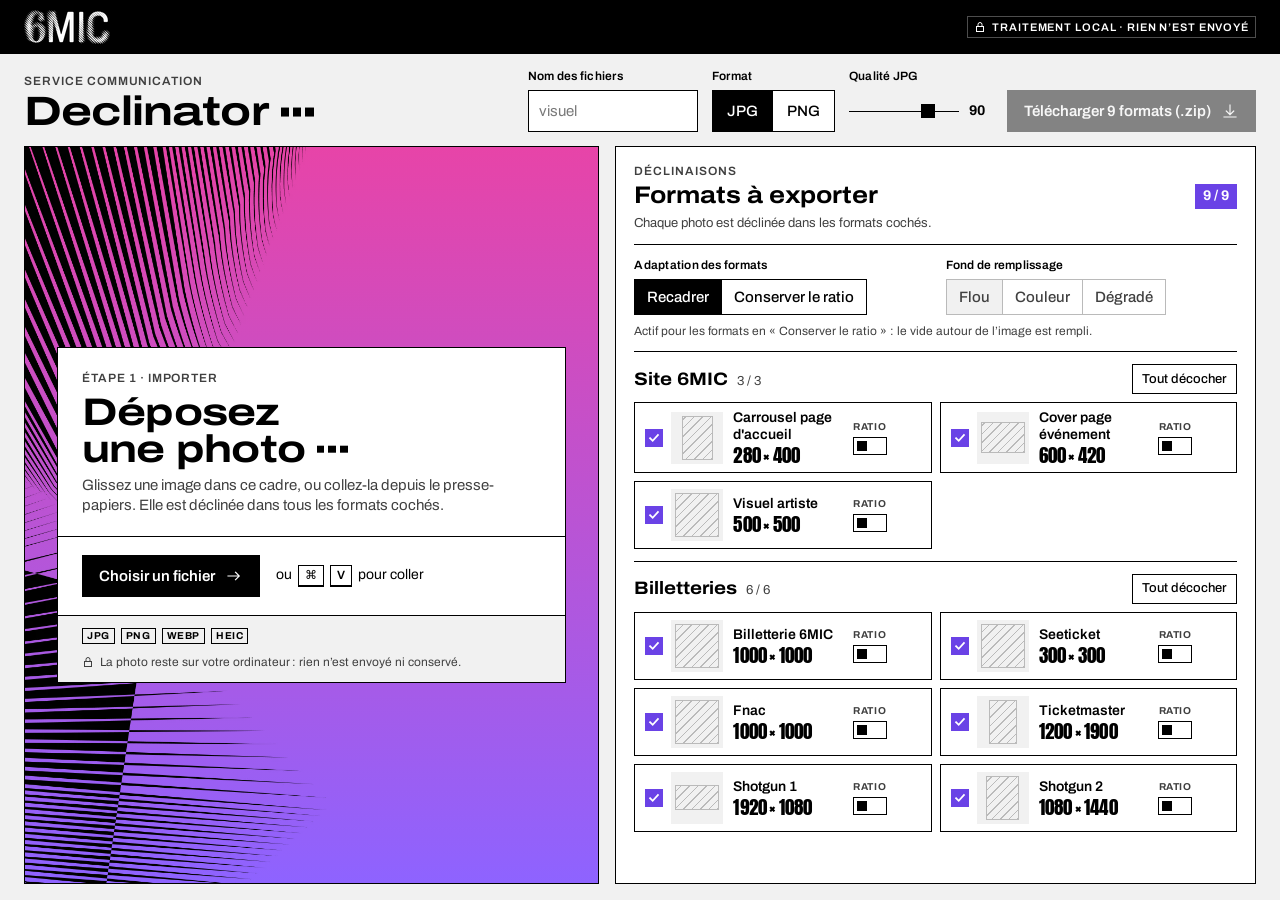
==== commit 733e2114: "Accueil : fond au motif « focus » du design system 6MIC - Le cadre photo vide reprend le traitement " ====
--- a/index.html
+++ b/index.html
@@ -69,7 +69,7 @@
           <section class="panel stage" id="stage" aria-label="Photo">
 
             <!-- Aucune photo -->
-            <div class="empty moire" id="dropzone">
+            <div class="empty motif" id="dropzone">
               <div class="drop">
                 <div class="drop-head">
                   <p class="eyebrow">Étape 1 · Importer</p>
--- a/css/app.css
+++ b/css/app.css
@@ -45,7 +45,7 @@
   --shell: #000; --on-shell: #fff; --shell-line: rgba(255, 255, 255, .3);
   --surface: #fff; --mist: #f1f1f1; --mist-deep: #b7b7b7; --texture: #fff;
   --ink: #000; --muted: #404040; --rule: #000; --rule-soft: #bababa;
-  --violet: #8e63ff; --hl: #6a42e6; --on-hl: #fff;
+  --violet: #8e63ff; --rose: #e744a8; --hl: #6a42e6; --on-hl: #fff;
   --danger: #b91c1c; --on-danger: #fff;
   --focus: #6a42e6;
   --well: #000;
@@ -328,11 +328,21 @@
 /* ---------- Panneau photo ---------- */
 .stage { position: relative; display: flex; flex-direction: column; }
 
-/* Aucune photo : fond moiré + carte d'accueil */
-.moire {
-  background-color: var(--mist);
-  background-image: repeating-conic-gradient(from 180deg at 50% -30%, var(--texture) 0deg .3deg, transparent .3deg 1.5deg), linear-gradient(180deg, var(--mist-deep), var(--mist) 480px);
-  background-repeat: no-repeat;
+/* Aucune photo : motif « focus » du design system 6MIC (comme les raccourcis du site) :
+   dégradé rose → violet, faisceaux de traits du logo multipliés par-dessus. Identique en thème sombre. */
+.motif {
+  position: relative;
+  isolation: isolate;
+  background: linear-gradient(180deg, var(--rose), var(--violet));
+}
+.motif::before {
+  content: '';
+  position: absolute;
+  inset: 0;
+  z-index: -1;
+  background: url('../img/motif-focus.webp') 50% 50% / cover no-repeat;
+  mix-blend-mode: multiply;
+  pointer-events: none;
 }
 .empty { flex: 1; display: flex; align-items: center; justify-content: center; min-height: 0; padding: 32px; overflow: auto; }
 .drop { width: 100%; max-width: 600px; border: 1px solid var(--rule); background: var(--surface); }
@@ -344,7 +354,7 @@
 .drop-foot { display: flex; flex-wrap: wrap; align-items: center; justify-content: space-between; gap: 10px 16px; padding: 12px 24px; background: var(--mist); font-size: 12px; color: var(--muted); }
 .chips { display: inline-flex; flex-wrap: wrap; gap: 6px; color: var(--ink); }
 .drop-note { display: inline-flex; align-items: center; gap: 6px; }
-.app.is-dragging[data-state="empty"] .empty { outline: 2px dashed var(--hl); outline-offset: -14px; }
+.app.is-dragging[data-state="empty"] .empty { outline: 2px dashed #fff; outline-offset: -14px; }
 .app.is-dragging[data-state="empty"] .drop { box-shadow: inset 0 0 0 3px var(--hl); }
 
 /* Photo chargée */
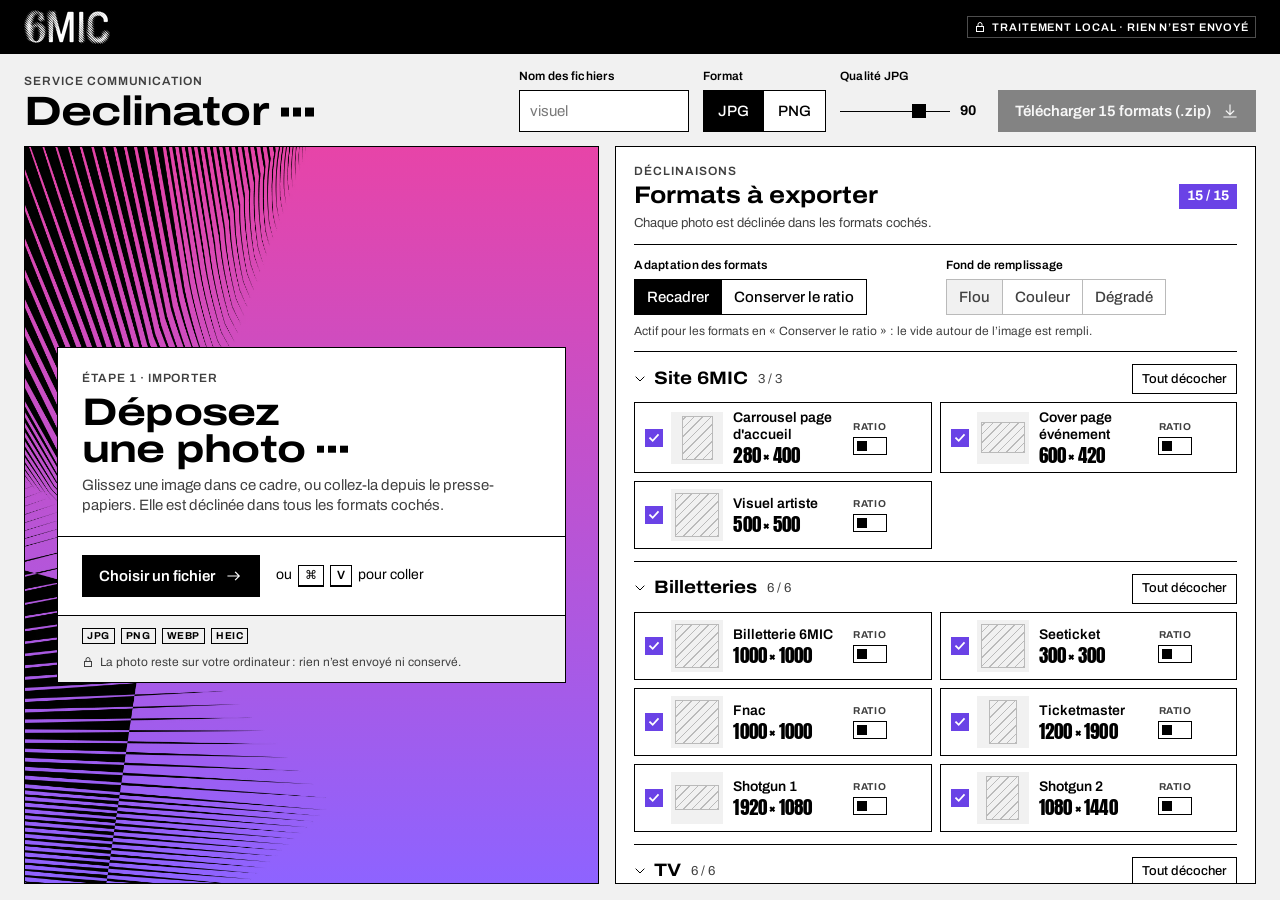
==== commit e010d49f: "Ajoute la rubrique TV (6 formats) et les rubriques repliables - TV : Plein écran 1920 × 1080, Line-u" ====
--- a/index.html
+++ b/index.html
@@ -56,7 +56,7 @@
             <div class="export">
               <span class="export-hint" id="export-hint" hidden></span>
               <button class="btn btn-primary btn-lg" id="btn-zip" type="button" disabled>
-                <span id="zip-label">Télécharger 9 formats (.zip)</span>
+                <span id="zip-label">Télécharger 15 formats (.zip)</span>
                 <svg width="18" height="18" viewBox="0 0 24 24" fill="none" stroke="currentColor" stroke-width="1.5" stroke-linecap="square" aria-hidden="true"><path d="M12 4v13M7 12l5 5 5-5M4 20h16"/></svg>
               </button>
             </div>
--- a/css/app.css
+++ b/css/app.css
@@ -544,7 +544,22 @@
 .groups { display: grid; gap: 12px; }
 .group { display: grid; gap: 8px; padding-top: 12px; border-top: 1px solid var(--rule); }
 .group-head { display: flex; align-items: center; justify-content: space-between; gap: 12px; }
-.group-title { margin: 0; font-size: 18px; font-weight: 700; font-stretch: 112%; line-height: 1.1; }
+.group-title { margin: 0; min-width: 0; font-size: 18px; font-weight: 700; font-stretch: 112%; line-height: 1.1; }
+.group-fold {
+  display: inline-flex;
+  align-items: center;
+  gap: 6px;
+  margin: 0 0 0 -2px;
+  padding: 2px 4px 2px 0;
+  border: 0;
+  background: none;
+  color: inherit;
+  font: inherit;
+  text-align: left;
+}
+.group-fold svg { flex: none; transition: transform .15s ease; }
+.group.is-collapsed .group-fold svg { transform: rotate(-90deg); }
+.group-fold:hover .group-name { text-decoration: underline; text-underline-offset: 3px; text-decoration-thickness: 1px; }
 .group-count { margin-left: 4px; font-size: 13px; font-weight: 400; font-stretch: 100%; color: var(--muted); font-variant-numeric: tabular-nums; }
 .group-toggle { min-height: 30px; padding: 4px 9px; font-size: 13px; }
 .rows { display: grid; grid-template-columns: repeat(2, minmax(0, 1fr)); gap: 8px; }
